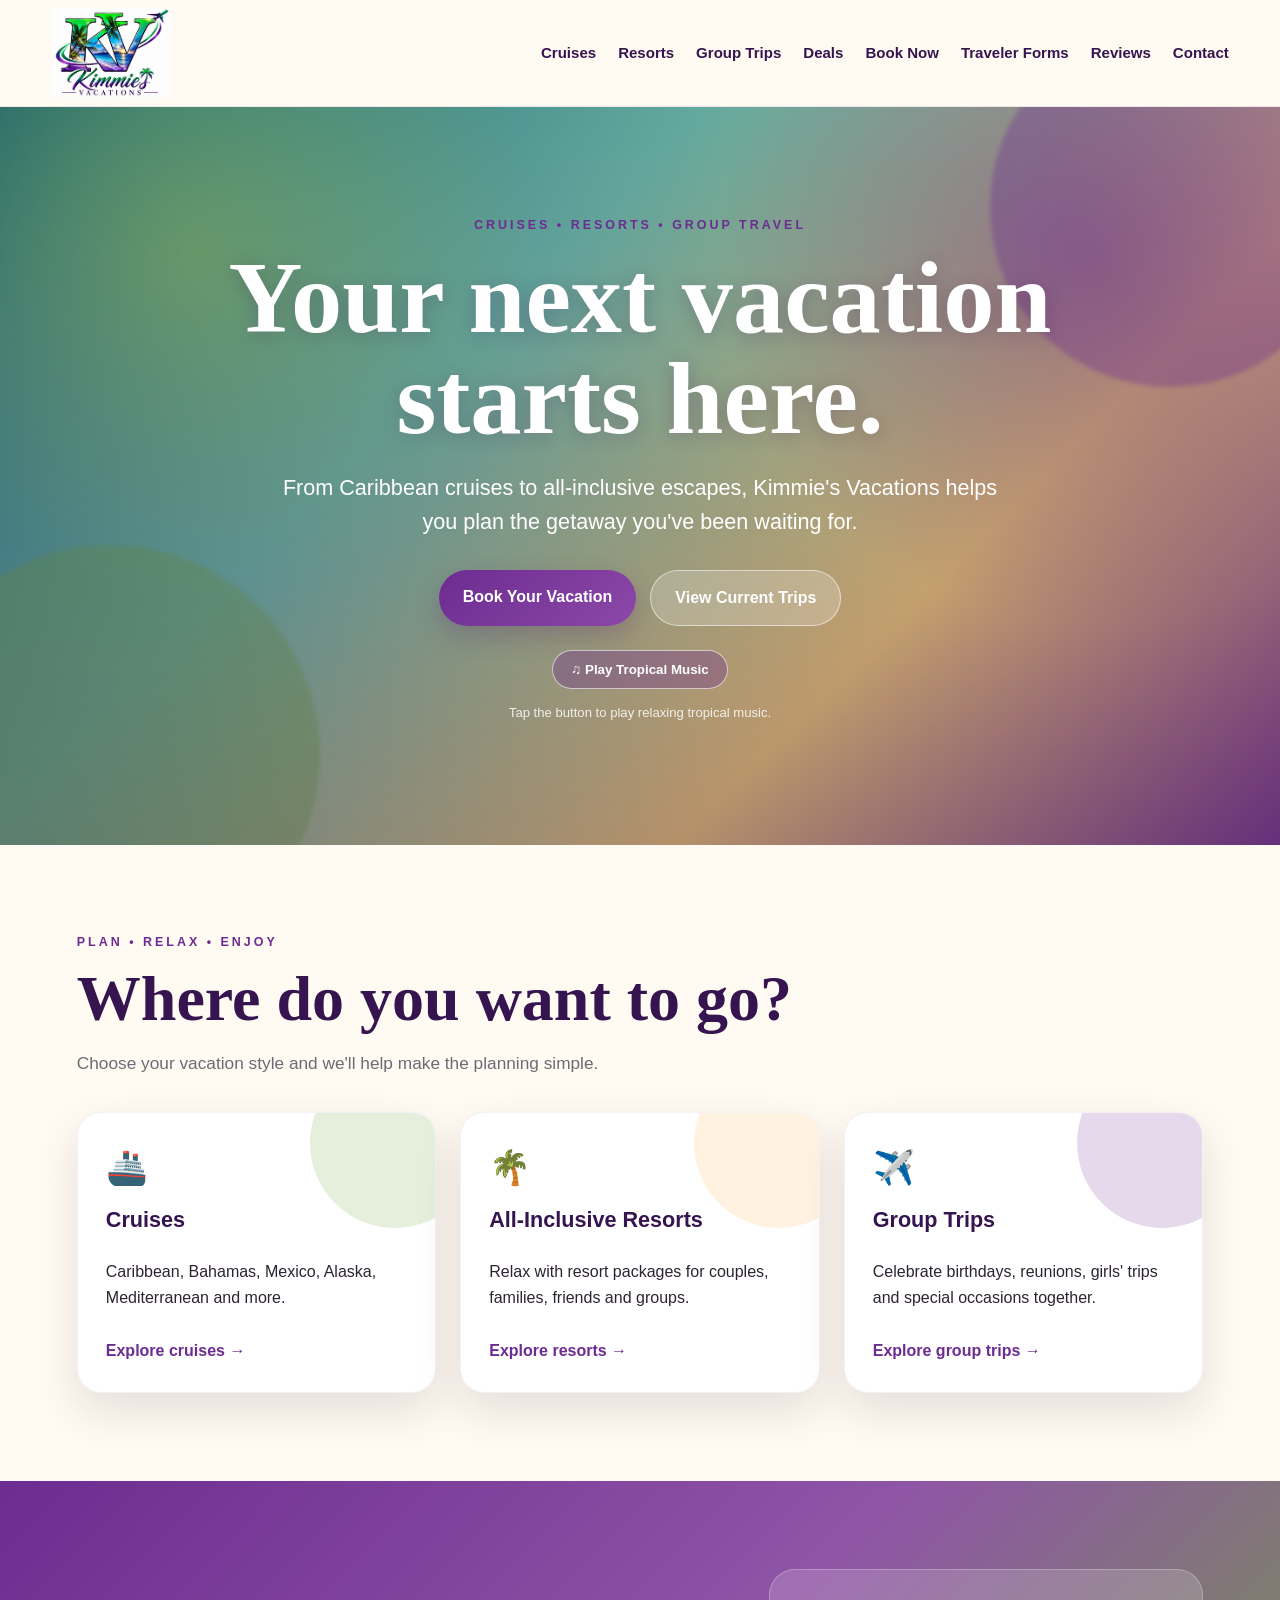
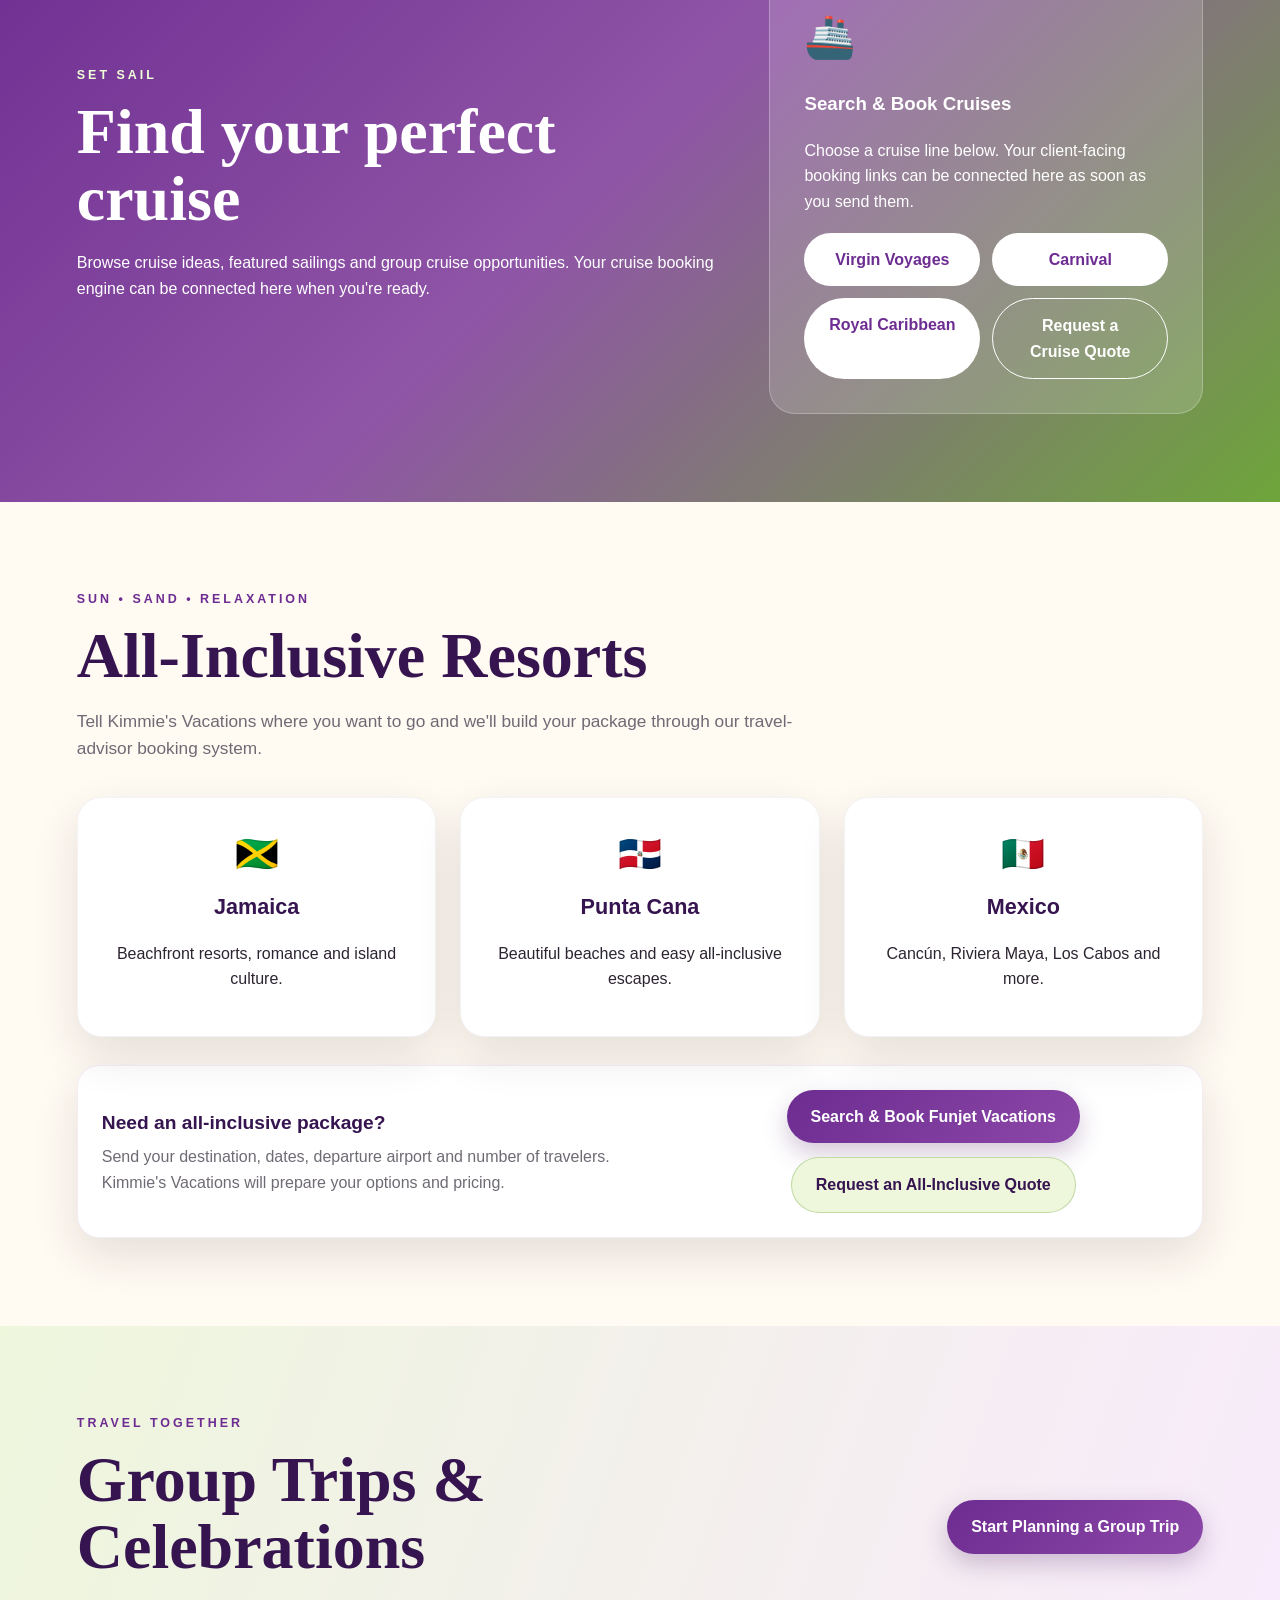
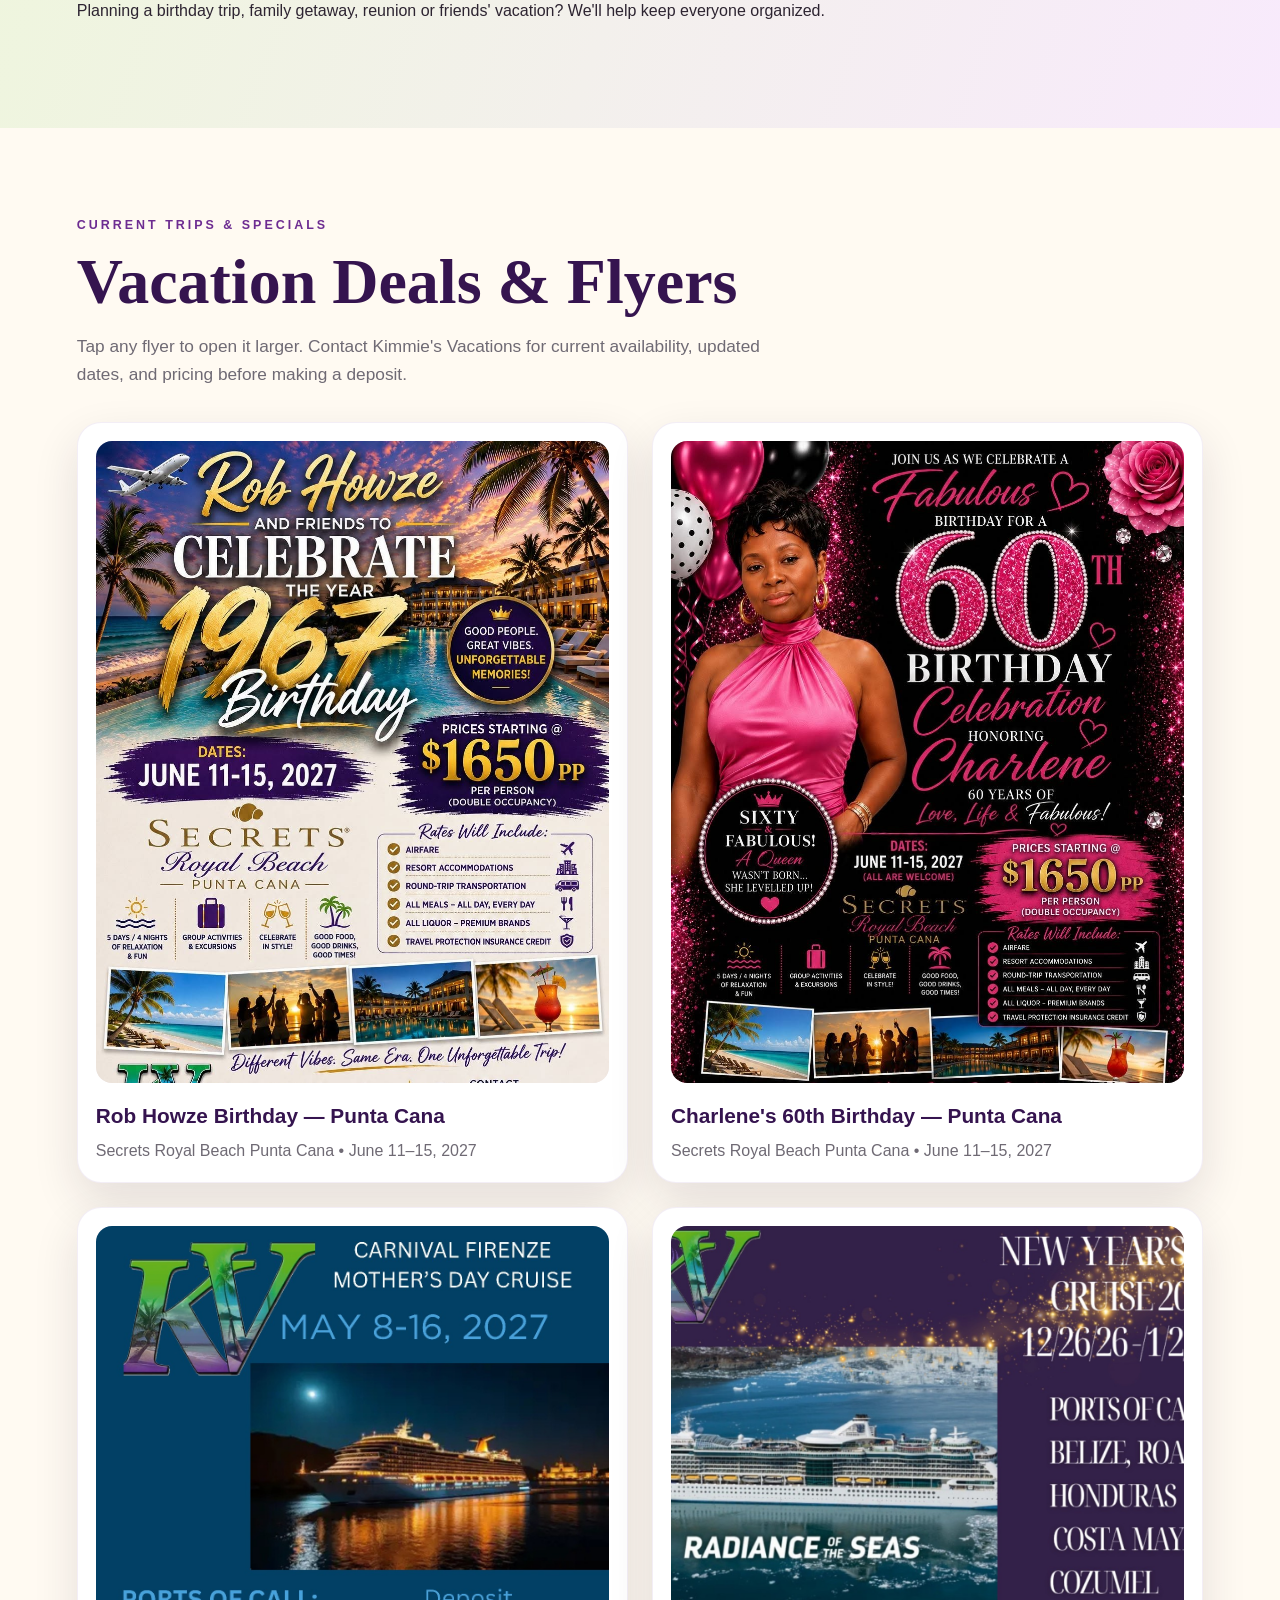
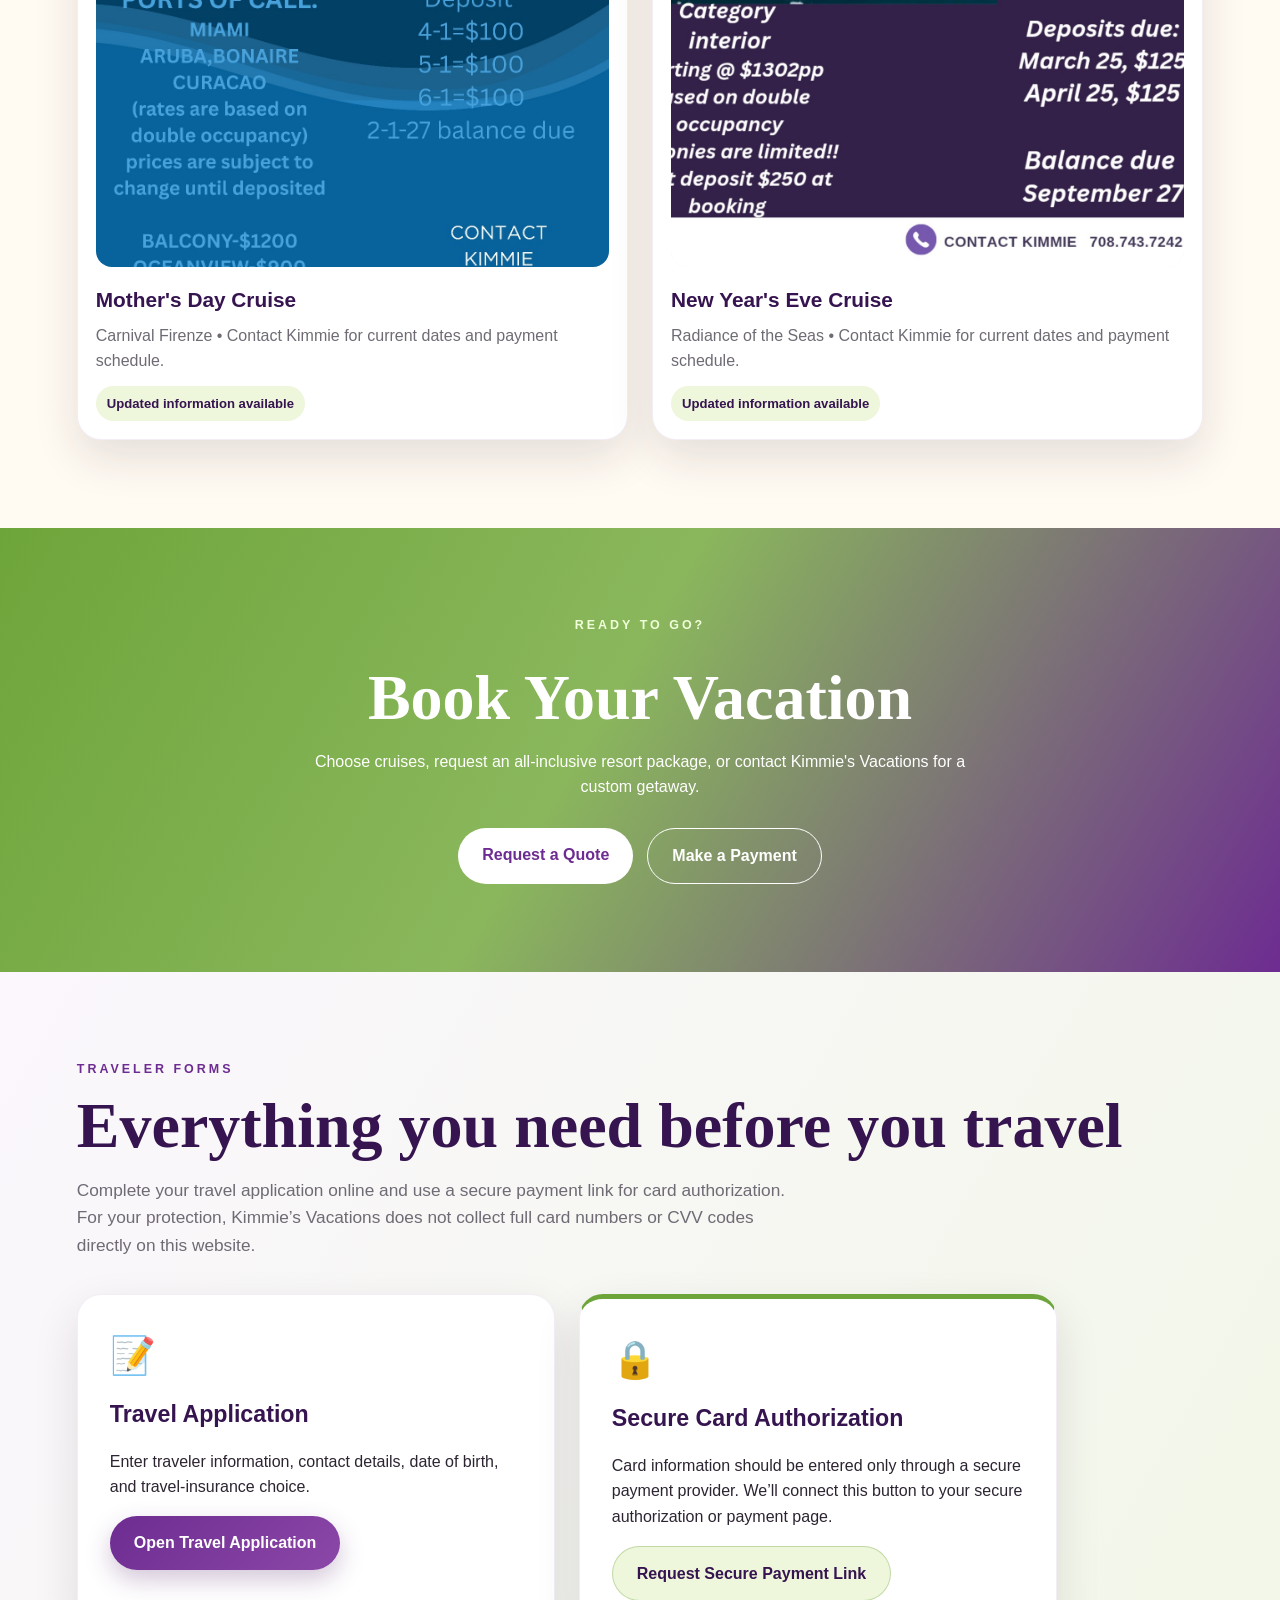
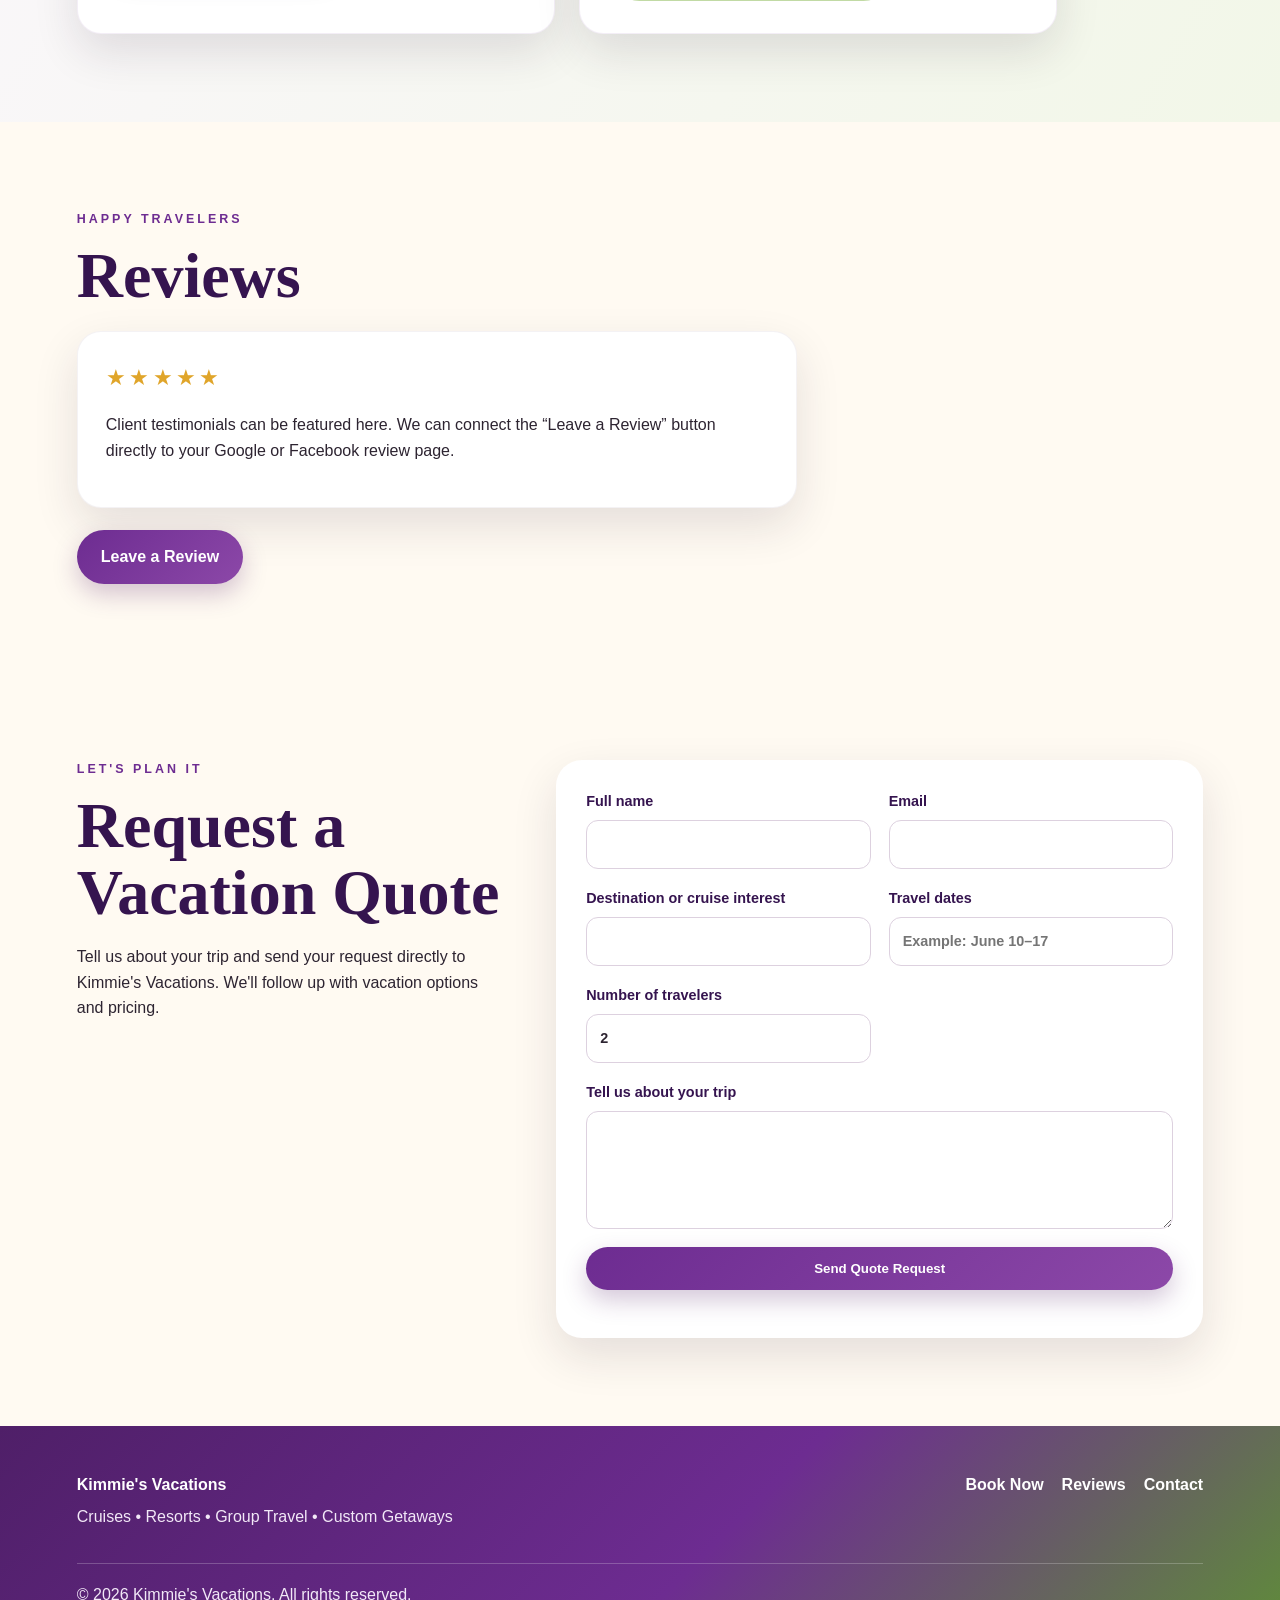
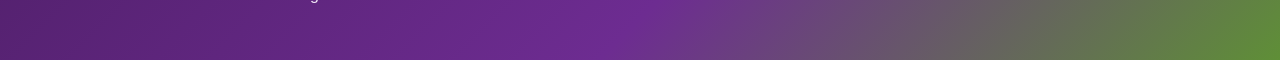
==== index.html @ cf727e25 "Display the new purple and green KV logo in site header" ====
<!doctype html>
<html lang="en">
<head>
  <meta charset="utf-8">
  <meta name="viewport" content="width=device-width, initial-scale=1">
  <title>Kimmie's Vacations</title>
  <meta name="description" content="Kimmie's Vacations — cruises, all-inclusive resorts, group trips, vacation deals, and custom getaways.">
  <link rel="stylesheet" href="styles.css">
</head>
<body>
  <header class="site-header">
    <a class="brand" href="#home" aria-label="Kimmie's Vacations home">
      <img class="site-logo" src="KV-NEW-purple-green-logo%20%281%29.jpg" alt="Kimmie's Vacations — No Hesitation, Let's Vacation">
    </a>
    <button class="menu-toggle" aria-label="Open menu" aria-expanded="false">☰</button>
    <nav class="nav" aria-label="Main navigation">
      <a href="#cruises">Cruises</a>
      <a href="#resorts">Resorts</a>
      <a href="#groups">Group Trips</a>
      <a href="#deals">Deals</a>
      <a href="#book">Book Now</a>
      <a href="#traveler-forms">Traveler Forms</a>
      <a href="#reviews">Reviews</a>
      <a href="#contact">Contact</a>
    </nav>
  </header>

  <main>
    <section id="home" class="hero">
      <div class="hero-overlay"></div>
      <div class="hero-content">
        <p class="eyebrow">CRUISES • RESORTS • GROUP TRAVEL</p>
        <h1>Your next vacation starts here.</h1>
        <p class="hero-copy">From Caribbean cruises to all-inclusive escapes, Kimmie's Vacations helps you plan the getaway you've been waiting for.</p>
        <div class="hero-actions">
          <a class="button primary" href="#book">Book Your Vacation</a>
          <a class="button secondary" href="#deals">View Current Trips</a>
        </div>
        <button id="musicButton" class="music-button" type="button" aria-pressed="false">♫ Play Tropical Music</button>
        <audio id="caribbeanAudio" loop preload="none">
          <source src="the_mountain-tropical-tropical-music-576591.mp3" type="audio/mpeg">
        </audio>
        <p id="musicNote" class="music-note">Tap the button to play relaxing tropical music.</p>
      </div>
    </section>

    <section class="intro section">
      <p class="eyebrow">PLAN • RELAX • ENJOY</p>
      <h2>Where do you want to go?</h2>
      <p class="section-lead">Choose your vacation style and we'll help make the planning simple.</p>
      <div class="cards three">
        <article class="feature-card tropical-card">
          <div class="card-icon">🚢</div>
          <h3>Cruises</h3>
          <p>Caribbean, Bahamas, Mexico, Alaska, Mediterranean and more.</p>
          <a href="#cruises">Explore cruises →</a>
        </article>
        <article class="feature-card resort-card">
          <div class="card-icon">🌴</div>
          <h3>All-Inclusive Resorts</h3>
          <p>Relax with resort packages for couples, families, friends and groups.</p>
          <a href="#resorts">Explore resorts →</a>
        </article>
        <article class="feature-card group-card">
          <div class="card-icon">✈️</div>
          <h3>Group Trips</h3>
          <p>Celebrate birthdays, reunions, girls' trips and special occasions together.</p>
          <a href="#groups">Explore group trips →</a>
        </article>
      </div>
    </section>

    <section id="cruises" class="section split-section dark-section">
      <div>
        <p class="eyebrow light">SET SAIL</p>
        <h2>Find your perfect cruise</h2>
        <p>Browse cruise ideas, featured sailings and group cruise opportunities. Your cruise booking engine can be connected here when you're ready.</p>
      </div>
      <div class="action-panel">
        <span class="panel-icon">🚢</span>
        <h3>Search & Book Cruises</h3>
        <p>Choose a cruise line below. Your client-facing booking links can be connected here as soon as you send them.</p>
        <div class="booking-link-grid">
          <a class="button light-button" href="https://www.virginvoyages.com/book/voyage-planner/find-a-voyage?cabins=1&currencyCode=USD&agentId=188627&agencyId=40128&bookingChannel=FMLINK" target="_blank" rel="noopener">Virgin Voyages</a>
          <a class="button light-button" href="#contact">Carnival</a>
          <a class="button light-button" href="https://www.royalcaribbean.com/home.do?wuc=00415391" target="_blank" rel="noopener">Royal Caribbean</a>
          <a class="button outline-light" href="#contact">Request a Cruise Quote</a>
        </div>
      </div>
    </section>

    <section id="resorts" class="section">
      <p class="eyebrow">SUN • SAND • RELAXATION</p>
      <h2>All-Inclusive Resorts</h2>
      <p class="section-lead">Tell Kimmie's Vacations where you want to go and we'll build your package through our travel-advisor booking system.</p>
      <div class="cards three compact">
        <article class="destination-card"><span>🇯🇲</span><h3>Jamaica</h3><p>Beachfront resorts, romance and island culture.</p></article>
        <article class="destination-card"><span>🇩🇴</span><h3>Punta Cana</h3><p>Beautiful beaches and easy all-inclusive escapes.</p></article>
        <article class="destination-card"><span>🇲🇽</span><h3>Mexico</h3><p>Cancún, Riviera Maya, Los Cabos and more.</p></article>
      </div>
      <div class="resort-cta">
        <div>
          <strong>Need an all-inclusive package?</strong>
          <p>Send your destination, dates, departure airport and number of travelers. Kimmie's Vacations will prepare your options and pricing.</p>
        </div>
        <div class="hero-actions">
          <a class="button primary" href="https://res.funjet.com/search/default.aspx?plcode=708743KIBR" target="_blank" rel="noopener">Search & Book Funjet Vacations</a>
          <a class="button soft-button" href="#contact">Request an All-Inclusive Quote</a>
        </div>
      </div>
    </section>

    <section id="groups" class="section accent-section">
      <div class="section-heading">
        <p class="eyebrow">TRAVEL TOGETHER</p>
        <h2>Group Trips & Celebrations</h2>
        <p>Planning a birthday trip, family getaway, reunion or friends' vacation? We'll help keep everyone organized.</p>
      </div>
      <a class="button primary" href="#contact">Start Planning a Group Trip</a>
    </section>

    <section id="deals" class="section">
      <p class="eyebrow">CURRENT TRIPS & SPECIALS</p>
      <h2>Vacation Deals & Flyers</h2>
      <p class="section-lead">Tap any flyer to open it larger. Contact Kimmie's Vacations for current availability, updated dates, and pricing before making a deposit.</p>
      <div class="flyer-grid current-trips-grid">
        <article class="flyer-card">
          <a href="rob-howze-punta-cana-2027.jpg" target="_blank" rel="noopener">
            <img src="rob-howze-punta-cana-2027.jpg" alt="Rob Howze and Friends Punta Cana birthday trip flyer">
          </a>
          <h3>Rob Howze Birthday — Punta Cana</h3>
          <p>Secrets Royal Beach Punta Cana • June 11–15, 2027</p>
        </article>
        <article class="flyer-card">
          <a href="charlene-60th-punta-cana-2027.jpg" target="_blank" rel="noopener">
            <img src="charlene-60th-punta-cana-2027.jpg" alt="Charlene 60th birthday Punta Cana trip flyer">
          </a>
          <h3>Charlene's 60th Birthday — Punta Cana</h3>
          <p>Secrets Royal Beach Punta Cana • June 11–15, 2027</p>
        </article>
        <article class="flyer-card">
          <a href="carnival-firenze-mothers-day-2027.png" target="_blank" rel="noopener">
            <img src="carnival-firenze-mothers-day-2027.png" alt="Carnival Firenze Mother's Day cruise flyer">
          </a>
          <h3>Mother's Day Cruise</h3>
          <p>Carnival Firenze • Contact Kimmie for current dates and payment schedule.</p>
          <span class="trip-update">Updated information available</span>
        </article>
        <article class="flyer-card">
          <a href="new-years-eve-cruise-2026.png" target="_blank" rel="noopener">
            <img src="new-years-eve-cruise-2026.png" alt="New Year's Eve cruise flyer">
          </a>
          <h3>New Year's Eve Cruise</h3>
          <p>Radiance of the Seas • Contact Kimmie for current dates and payment schedule.</p>
          <span class="trip-update">Updated information available</span>
        </article>
      </div>
    </section>

    <section id="book" class="section booking-section">
      <p class="eyebrow light">READY TO GO?</p>
      <h2>Book Your Vacation</h2>
      <p>Choose cruises, request an all-inclusive resort package, or contact Kimmie's Vacations for a custom getaway.</p>
      <div class="hero-actions">
        <a class="button light-button" href="#contact">Request a Quote</a>
        <a class="button outline-light" href="https://square.link/u/dskHgtJ4" target="_blank" rel="noopener noreferrer">Make a Payment</a>
      </div>
    </section>

    <section id="traveler-forms" class="section traveler-forms-section">
      <p class="eyebrow">TRAVELER FORMS</p>
      <h2>Everything you need before you travel</h2>
      <p class="section-lead">Complete your travel application online and use a secure payment link for card authorization. For your protection, Kimmie’s Vacations does not collect full card numbers or CVV codes directly on this website.</p>
      <div class="cards two form-cards">
        <article class="form-card">
          <div class="form-card-icon">📝</div>
          <h3>Travel Application</h3>
          <p>Enter traveler information, contact details, date of birth, and travel-insurance choice.</p>
          <a class="button primary" href="travel-application.html">Open Travel Application</a>
        </article>
        <article class="form-card secure-card">
          <div class="form-card-icon">🔒</div>
          <h3>Secure Card Authorization</h3>
          <p>Card information should be entered only through a secure payment provider. We’ll connect this button to your secure authorization or payment page.</p>
          <a class="button soft-button" href="#contact">Request Secure Payment Link</a>
        </article>
      </div>
    </section>

    <section id="reviews" class="section">
      <p class="eyebrow">HAPPY TRAVELERS</p>
      <h2>Reviews</h2>
      <div class="review-card">
        <div class="stars">★★★★★</div>
        <p>Client testimonials can be featured here. We can connect the “Leave a Review” button directly to your Google or Facebook review page.</p>
      </div>
      <a class="button primary" href="#contact">Leave a Review</a>
    </section>

    <section id="contact" class="section contact-section">
      <div>
        <p class="eyebrow">LET'S PLAN IT</p>
        <h2>Request a Vacation Quote</h2>
        <p>Tell us about your trip and send your request directly to Kimmie's Vacations. We'll follow up with vacation options and pricing.</p>
      </div>
      <form id="quoteForm" class="quote-form" action="https://formspree.io/f/mrpeqlrp" method="POST">
        <label>Full name<input type="text" name="name" required></label>
        <label>Email<input type="email" name="email" required></label>
        <label>Destination or cruise interest<input type="text" name="destination"></label>
        <label>Travel dates<input type="text" name="dates" placeholder="Example: June 10–17"></label>
        <label>Number of travelers<input type="number" name="travelers" min="1" value="2"></label>
        <label>Tell us about your trip<textarea name="message" rows="4"></textarea></label>
        <button class="button primary" type="submit">Send Quote Request</button>
        <p id="formMessage" class="form-message" role="status"></p>
      </form>
    </section>
  </main>

  <footer class="footer">
    <div>
      <strong>Kimmie's Vacations</strong>
      <p>Cruises • Resorts • Group Travel • Custom Getaways</p>
    </div>
    <div class="footer-links">
      <a href="#book">Book Now</a>
      <a href="#reviews">Reviews</a>
      <a href="#contact">Contact</a>
    </div>
    <p class="copyright">© <span id="year"></span> Kimmie's Vacations. All rights reserved.</p>
  </footer>

  <script src="script.js"></script>
</body>
</html>
---- styles.css ----
:root{
  --purple:#6d2c91;
  --deep-purple:#35144f;
  --green:#6ea53a;
  --lime:#a7cb4b;
  --cream:#fffaf2;
  --ink:#2d2431;
  --muted:#6f6a74;
  --white:#fff;
  --shadow:0 18px 45px rgba(38,21,47,.12);
}
*{box-sizing:border-box}
html{scroll-behavior:smooth}
body{margin:0;font-family:Arial,Helvetica,sans-serif;color:var(--ink);background:var(--cream);line-height:1.6}
a{color:inherit}
.site-header{position:sticky;top:0;z-index:20;display:flex;align-items:center;justify-content:space-between;padding:16px clamp(18px,4vw,56px);background:rgba(255,250,242,.96);backdrop-filter:blur(14px);border-bottom:1px solid rgba(109,44,145,.10)}
.brand{display:flex;align-items:center;gap:12px;text-decoration:none;font-weight:800;text-transform:uppercase;letter-spacing:.08em;color:var(--deep-purple)}
.brand-mark{display:grid;place-items:center;width:44px;height:44px;border-radius:50%;background:linear-gradient(145deg,var(--purple),var(--green));color:white;font-family:Georgia,serif;font-size:1.25rem}
.nav{display:flex;gap:22px;align-items:center}
.nav a{text-decoration:none;font-weight:700;font-size:.94rem;color:var(--deep-purple)}
.nav a:hover{color:var(--purple)}
.menu-toggle{display:none;border:0;background:transparent;font-size:1.6rem;color:var(--deep-purple)}
.hero{min-height:82vh;display:grid;place-items:center;position:relative;overflow:hidden;padding:90px 20px;text-align:center;background:
radial-gradient(circle at 15% 20%,rgba(167,203,75,.45),transparent 28%),
radial-gradient(circle at 85% 20%,rgba(109,44,145,.45),transparent 30%),
linear-gradient(135deg,#1c6c72 0%,#67b6a5 35%,#f1cc77 70%,#7d3b8f 100%)}
.hero:before,.hero:after{content:"";position:absolute;border-radius:50%;filter:blur(2px);opacity:.35}
.hero:before{width:420px;height:420px;left:-100px;bottom:-120px;background:var(--green)}
.hero:after{width:360px;height:360px;right:-70px;top:-80px;background:var(--purple)}
.hero-overlay{position:absolute;inset:0;background:linear-gradient(to bottom,rgba(53,20,79,.08),rgba(53,20,79,.32))}
.hero-content{position:relative;z-index:2;max-width:900px;color:white}
.eyebrow{font-size:.78rem;font-weight:900;letter-spacing:.24em;color:var(--purple);margin:0 0 12px}
.eyebrow.light{color:#efffd8}
.hero h1{font-family:Georgia,serif;font-size:clamp(3rem,8vw,6.4rem);line-height:.98;margin:0 0 22px;text-shadow:0 3px 18px rgba(53,20,79,.22)}
.hero-copy{font-size:clamp(1.08rem,2vw,1.35rem);max-width:740px;margin:0 auto 30px}
.hero-actions{display:flex;flex-wrap:wrap;gap:14px;justify-content:center}
.button{display:inline-block;border:0;border-radius:999px;padding:14px 24px;text-decoration:none;font-weight:800;cursor:pointer;transition:.2s ease}
.button:hover{transform:translateY(-2px)}
.primary{background:linear-gradient(135deg,var(--purple),#8c48a8);color:white;box-shadow:0 10px 24px rgba(82,32,105,.25)}
.secondary{background:rgba(255,255,255,.20);border:1px solid rgba(255,255,255,.55);color:white}
.music-button{margin-top:24px;border:1px solid rgba(255,255,255,.60);background:rgba(109,44,145,.35);color:white;border-radius:999px;padding:11px 18px;font-weight:800;cursor:pointer}
.music-note{font-size:.82rem;opacity:.86}
.section{padding:88px clamp(20px,6vw,90px)}
.section h2{font-family:Georgia,serif;font-size:clamp(2.3rem,5vw,4rem);line-height:1.05;margin:0 0 18px;color:var(--deep-purple)}
.section-lead{max-width:720px;color:var(--muted);font-size:1.08rem;margin-bottom:34px}
.cards{display:grid;gap:24px}
.cards.three{grid-template-columns:repeat(3,minmax(0,1fr))}
.feature-card,.destination-card,.flyer-placeholder,.review-card{background:white;border-radius:24px;padding:28px;box-shadow:var(--shadow);border:1px solid rgba(74,45,77,.06)}
.feature-card{min-height:270px;display:flex;flex-direction:column;justify-content:flex-end;overflow:hidden;position:relative}
.feature-card:before{content:"";position:absolute;width:170px;height:170px;border-radius:50%;top:-55px;right:-45px;opacity:.18}
.tropical-card:before{background:var(--green)} .resort-card:before{background:#ffb654}.group-card:before{background:var(--purple)}
.card-icon{font-size:2.1rem}
.feature-card h3,.destination-card h3,.flyer-placeholder h3{margin:8px 0 6px;font-size:1.35rem;color:var(--deep-purple)}
.feature-card a{margin-top:12px;font-weight:800;color:var(--purple);text-decoration:none}
.dark-section{background:linear-gradient(135deg,#6d2c91 0%,#8f55a6 48%,#6ea53a 100%);color:white}
.dark-section h2{color:white}
.split-section{display:grid;grid-template-columns:1.2fr .8fr;gap:42px;align-items:center}
.action-panel{background:rgba(255,255,255,.16);padding:34px;border-radius:26px;border:1px solid rgba(255,255,255,.25)}
.panel-icon{font-size:2.6rem}
.compact .destination-card{text-align:center}
.destination-card span{font-size:2.2rem}
.accent-section{display:flex;justify-content:space-between;align-items:center;gap:30px;background:linear-gradient(110deg,#eef6dc,#f8eafc)}
.section-heading{max-width:760px}
.flyer-grid{display:grid;grid-template-columns:repeat(3,minmax(0,1fr));gap:24px}
.flyer-art{height:260px;border-radius:18px;display:grid;place-items:center;font-size:4rem;color:white}
.flyer-art.purple{background:linear-gradient(135deg,#6d2c91,#a45cb8)}
.flyer-art.green{background:linear-gradient(135deg,#5d8f36,#a7cb4b)}
.flyer-art.sunset{background:linear-gradient(135deg,#d99a52,#7b3d91)}
.booking-section{text-align:center;background:linear-gradient(120deg,#6ea53a,#8ab75c 46%,#6d2c91);color:white}
.booking-section h2{color:white}
.booking-section p{max-width:700px;margin:0 auto 28px}
.light-button{background:white;color:var(--purple)}
.outline-light{border:1px solid white;color:white}
.review-card{max-width:720px;margin:22px 0}
.stars{color:#e0a52a;font-size:1.4rem;letter-spacing:.15em}
.contact-section{display:grid;grid-template-columns:.8fr 1.2fr;gap:48px;align-items:start}
.quote-form{display:grid;grid-template-columns:1fr 1fr;gap:18px;background:white;padding:30px;border-radius:26px;box-shadow:var(--shadow)}
.quote-form label{display:flex;flex-direction:column;gap:7px;font-weight:800;font-size:.9rem;color:var(--deep-purple)}
.quote-form label:nth-child(6){grid-column:1/-1}
input,textarea{width:100%;border:1px solid #ddd1df;border-radius:12px;padding:12px 13px;font:inherit;background:#fff;color:var(--ink)}
.quote-form .button,.form-message{grid-column:1/-1}
.form-message{margin:0;font-weight:700;color:var(--purple)}
.footer{padding:46px clamp(20px,6vw,90px);background:linear-gradient(135deg,#4f1f68,#6d2c91 55%,#5f8f37);color:white;display:grid;grid-template-columns:1fr auto;gap:20px}
.footer p{margin:.4rem 0;color:#f2e8f7}
.footer-links{display:flex;gap:18px;flex-wrap:wrap}
.footer-links a{text-decoration:none;font-weight:800}
.copyright{grid-column:1/-1;border-top:1px solid rgba(255,255,255,.22);padding-top:18px}
@media(max-width:900px){
  .menu-toggle{display:block}
  .nav{display:none;position:absolute;left:16px;right:16px;top:76px;flex-direction:column;align-items:stretch;background:white;padding:20px;border-radius:18px;box-shadow:var(--shadow)}
  .nav.open{display:flex}
  .cards.three,.flyer-grid,.split-section,.contact-section{grid-template-columns:1fr}
  .accent-section{flex-direction:column;align-items:flex-start}
}
@media(max-width:620px){
  .hero{min-height:74vh}
  .quote-form{grid-template-columns:1fr}
  .quote-form label:nth-child(6),.quote-form .button,.form-message{grid-column:auto}
  .footer{grid-template-columns:1fr}
  .copyright{grid-column:auto}
}
.cards.two{grid-template-columns:repeat(2,minmax(0,1fr))}
.traveler-forms-section{background:linear-gradient(120deg,#fbf7fd,#f2f7e8)}
.form-cards{max-width:980px}
.form-card{background:white;border-radius:24px;padding:32px;box-shadow:var(--shadow);border:1px solid rgba(109,44,145,.08)}
.form-card h3{font-size:1.45rem;color:var(--deep-purple);margin:10px 0 8px}
.form-card-icon{font-size:2.3rem}
.secure-card{border-top:5px solid var(--green)}
.soft-button{background:#eef6dc;color:var(--deep-purple);border:1px solid rgba(110,165,58,.35)}
.application-page{min-height:100vh;background:linear-gradient(180deg,#fffaf2,#f7f0fa)}
.application-shell{max-width:1050px;margin:0 auto;padding:48px 20px 80px}
.application-intro{background:linear-gradient(135deg,#6d2c91,#7f4d9c 55%,#6ea53a);color:white;border-radius:28px;padding:34px;margin-bottom:28px}
.application-intro h1{font-family:Georgia,serif;font-size:clamp(2.4rem,6vw,4.2rem);line-height:1.05;margin:0 0 10px}
.application-intro p{max-width:760px;margin:0}
.application-card{background:white;border-radius:26px;padding:30px;box-shadow:var(--shadow);margin-bottom:24px}
.application-card h2{font-family:Georgia,serif;color:var(--deep-purple);font-size:2rem;margin:0 0 18px}
.application-form-grid{display:grid;grid-template-columns:1fr 1fr;gap:18px}
.application-form-grid label{display:flex;flex-direction:column;gap:7px;font-weight:800;color:var(--deep-purple);font-size:.92rem}
.application-form-grid .full{grid-column:1/-1}
.application-form-grid select{width:100%;border:1px solid #ddd1df;border-radius:12px;padding:12px 13px;font:inherit;background:#fff;color:var(--ink)}
.application-actions{display:flex;flex-wrap:wrap;gap:12px;margin-top:20px}
.security-note{background:#eef6dc;border-left:5px solid var(--green);padding:16px 18px;border-radius:14px;color:var(--deep-purple);font-weight:700}
.back-home{display:inline-flex;align-items:center;gap:8px;margin-bottom:18px;text-decoration:none;color:var(--purple);font-weight:800}
@media(max-width:900px){
  .cards.two{grid-template-columns:1fr}
}
@media(max-width:620px){
  .application-form-grid{grid-template-columns:1fr}
  .application-form-grid .full{grid-column:auto}
}
@media print{
  .site-header,.footer,.application-actions,.back-home{display:none!important}
  .application-shell{padding:0}
  .application-intro{background:white!important;color:var(--ink)!important;border:2px solid #ddd}
  .application-card{box-shadow:none;border:1px solid #ddd}
}

.current-trips-grid{grid-template-columns:repeat(2,minmax(0,1fr))}
.flyer-card{background:white;border-radius:24px;padding:18px;box-shadow:var(--shadow);border:1px solid rgba(109,44,145,.08)}
.flyer-card a{display:block;border-radius:16px;overflow:hidden;background:#f6f0f7}
.flyer-card img{display:block;width:100%;height:auto;aspect-ratio:4/5;object-fit:cover;object-position:top}
.flyer-card h3{margin:16px 0 6px;color:var(--deep-purple);font-size:1.3rem}
.flyer-card p{margin:0;color:var(--muted)}
.trip-update{display:inline-block;margin-top:12px;padding:7px 11px;border-radius:999px;background:#eef6dc;color:var(--deep-purple);font-size:.82rem;font-weight:800}
@media(max-width:760px){.current-trips-grid{grid-template-columns:1fr}}

.booking-link-grid{display:grid;grid-template-columns:1fr 1fr;gap:12px;margin-top:18px}
.booking-link-grid .button{text-align:center}
.resort-cta{margin-top:28px;display:flex;align-items:center;justify-content:space-between;gap:24px;background:white;border-radius:22px;padding:24px;box-shadow:var(--shadow);border:1px solid rgba(109,44,145,.08)}
.resort-cta strong{display:block;color:var(--deep-purple);font-size:1.2rem}
.resort-cta p{margin:.35rem 0 0;color:var(--muted);max-width:680px}
@media(max-width:760px){
  .booking-link-grid{grid-template-columns:1fr}
  .resort-cta{flex-direction:column;align-items:flex-start}
}

.site-header{padding-top:8px;padding-bottom:8px}
.brand{min-width:150px}
.site-logo{display:block;width:150px;height:90px;object-fit:contain;object-position:left center}
@media(max-width:900px){
  .site-logo{width:118px;height:72px}
  .nav{top:88px}
}
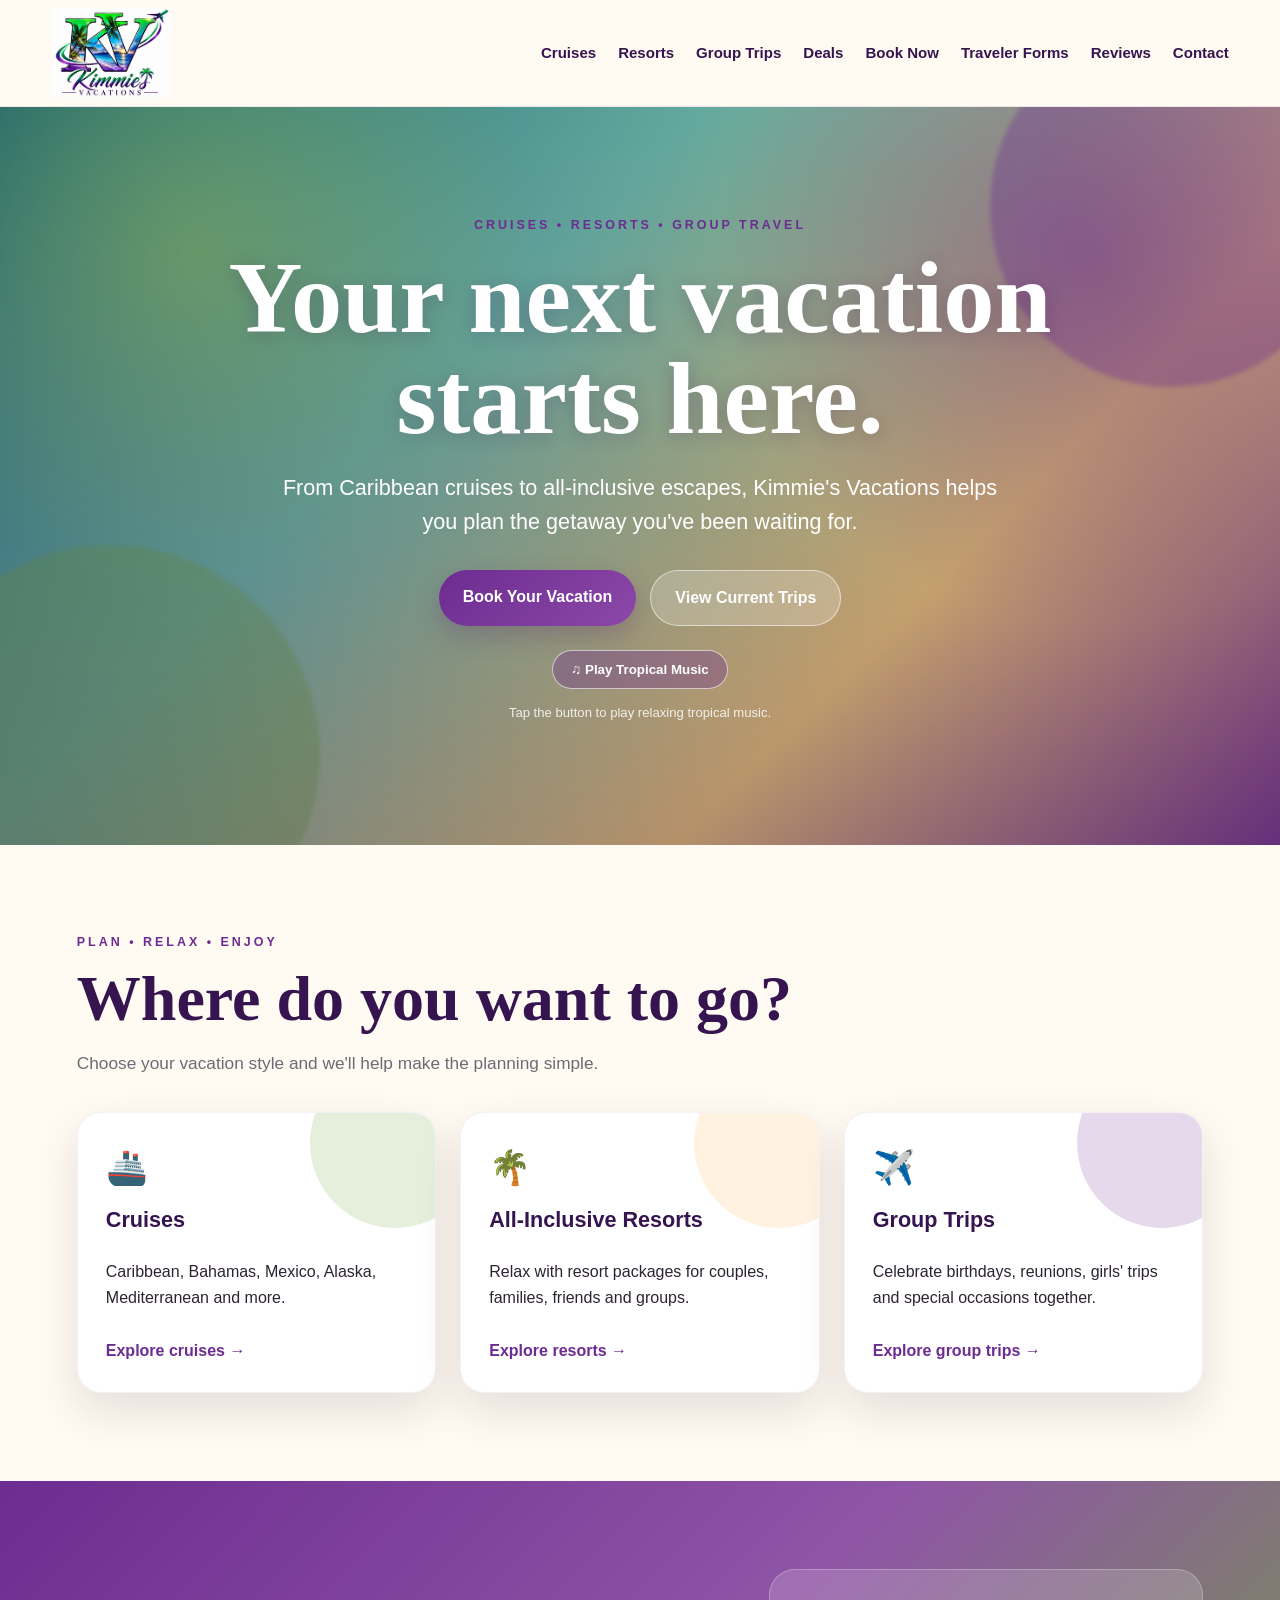
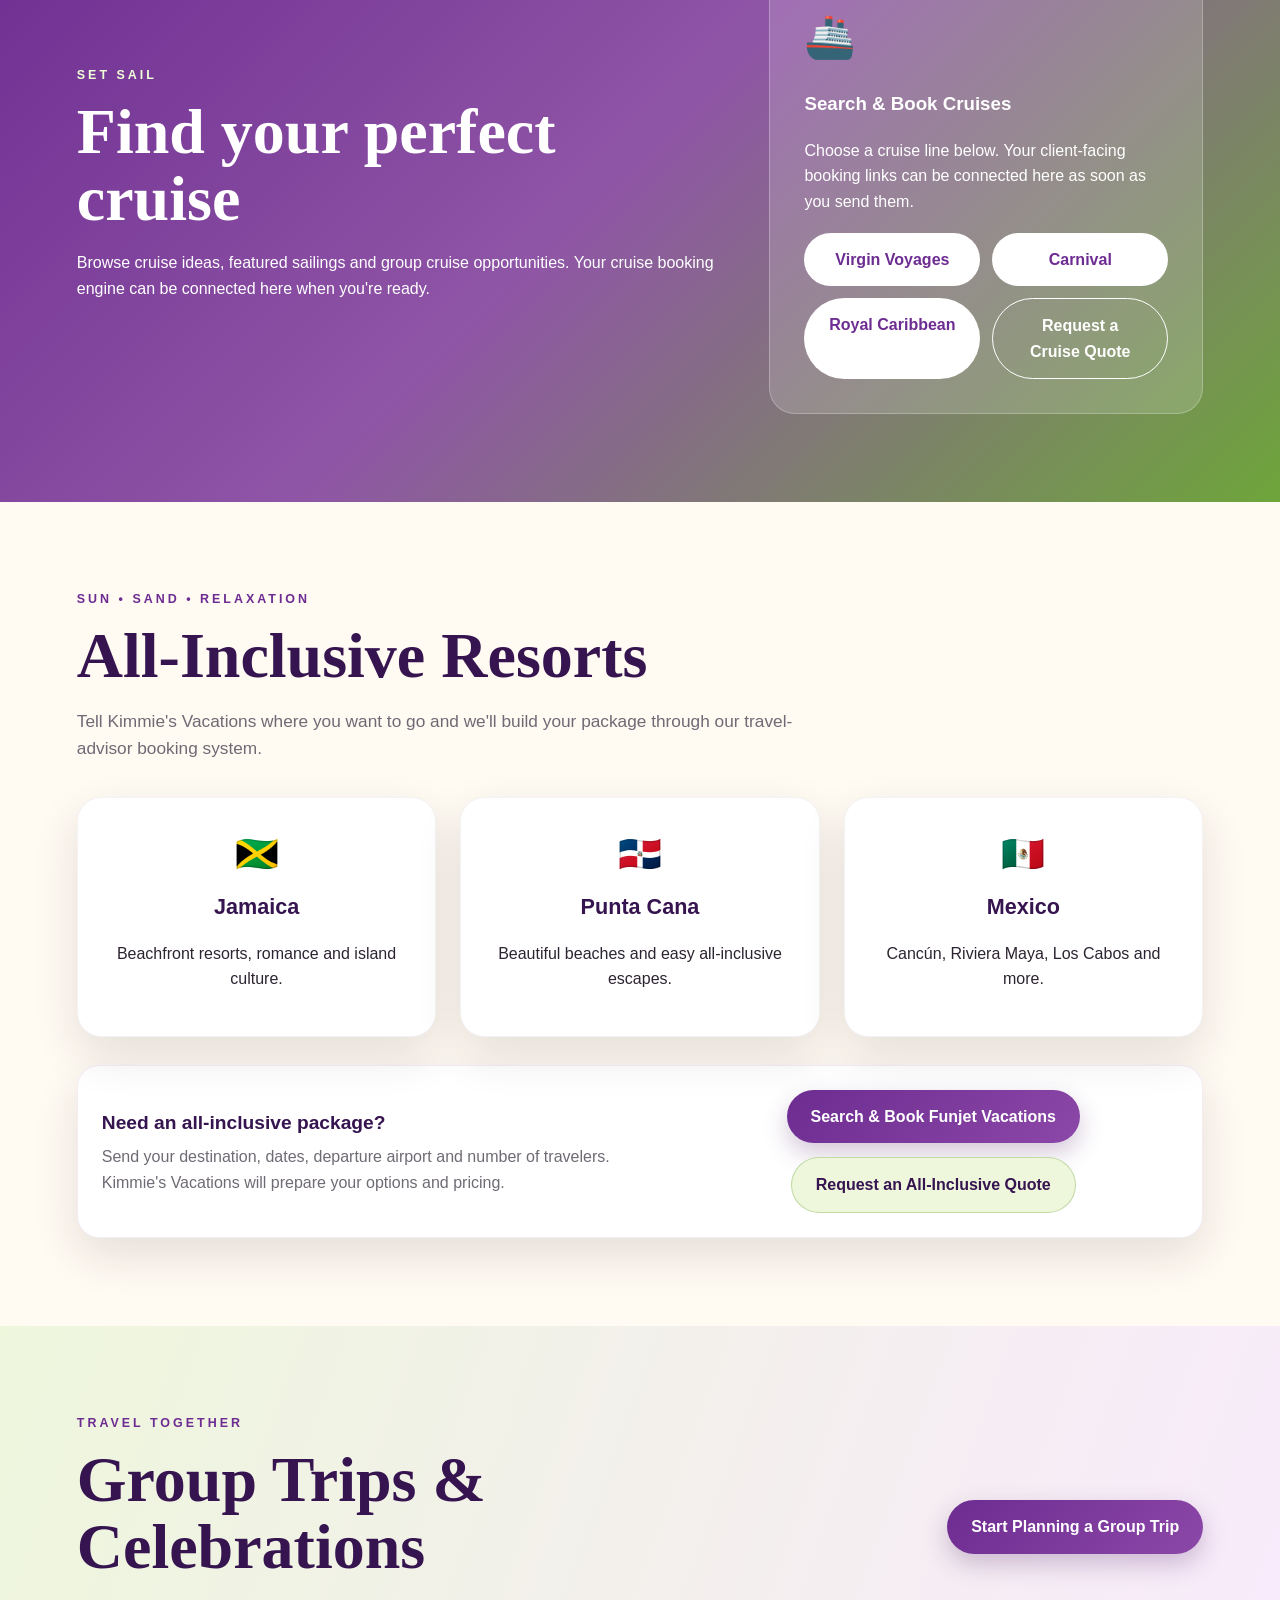
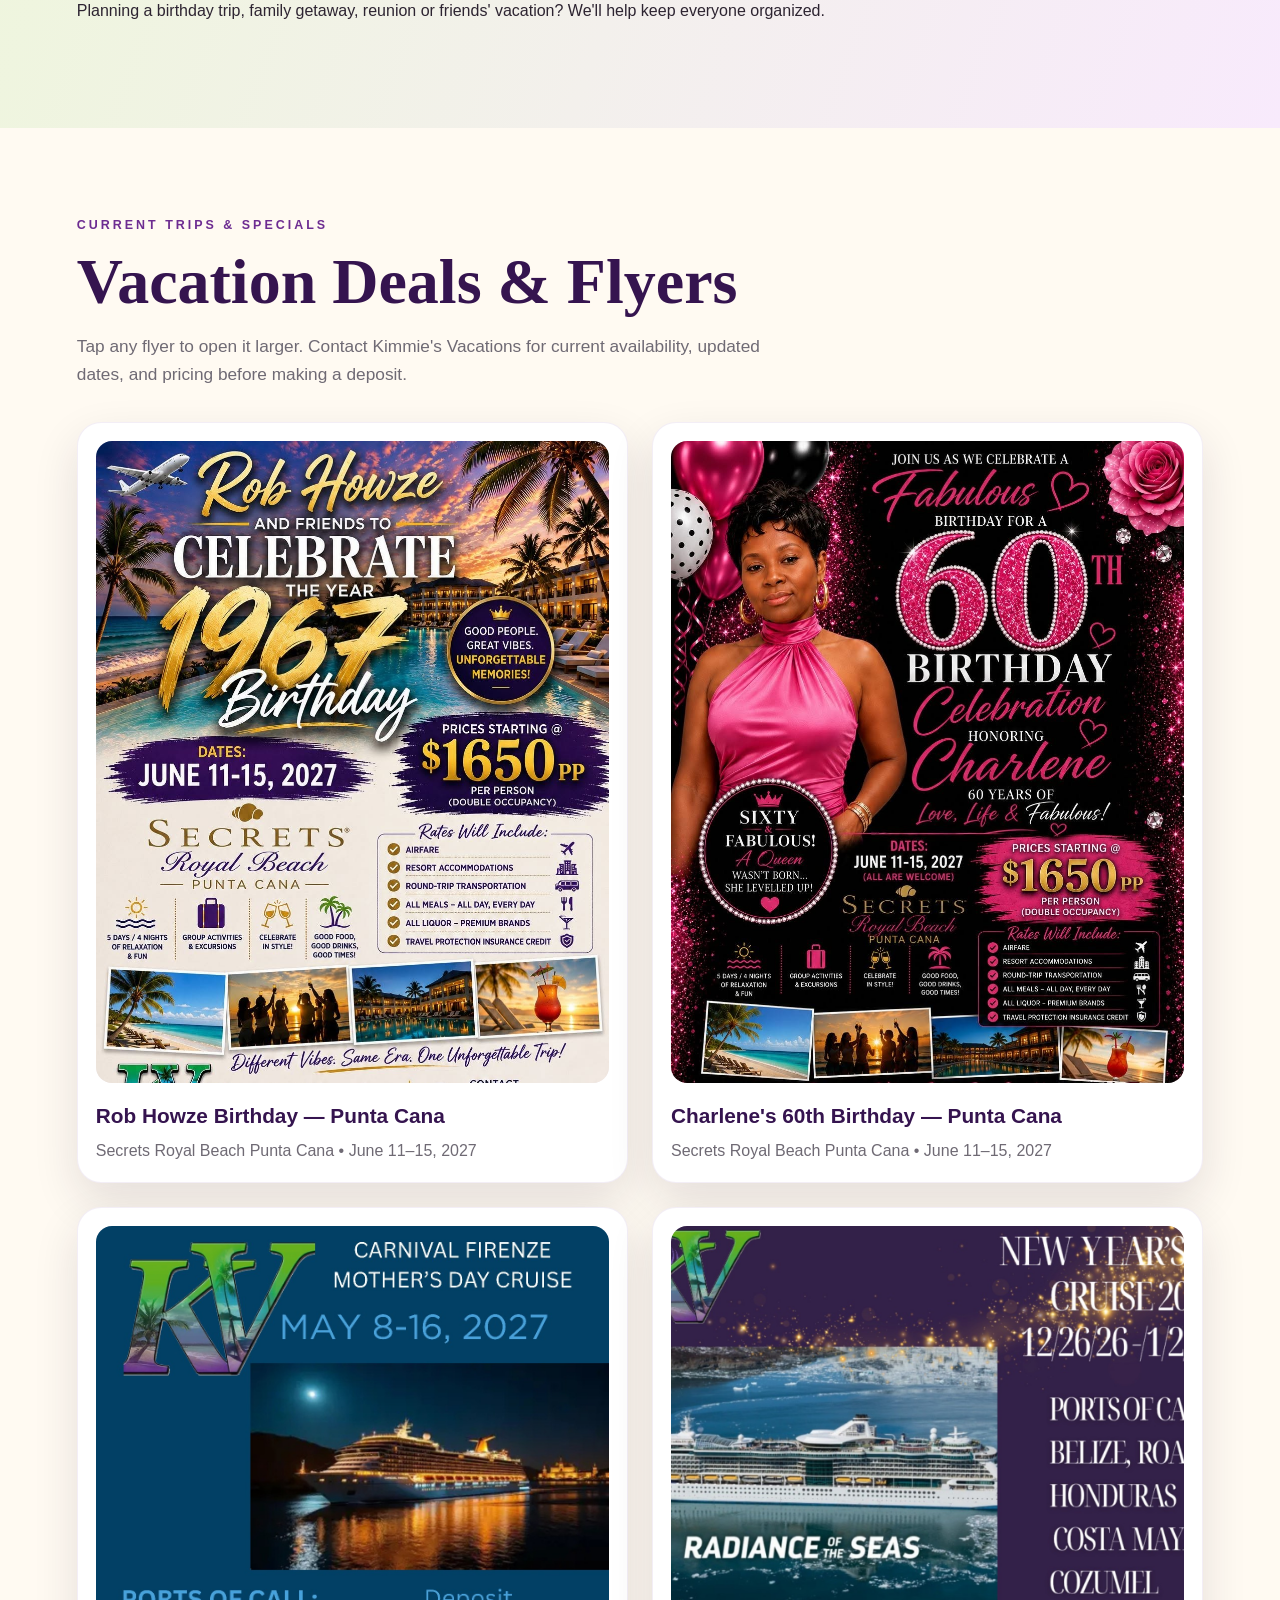
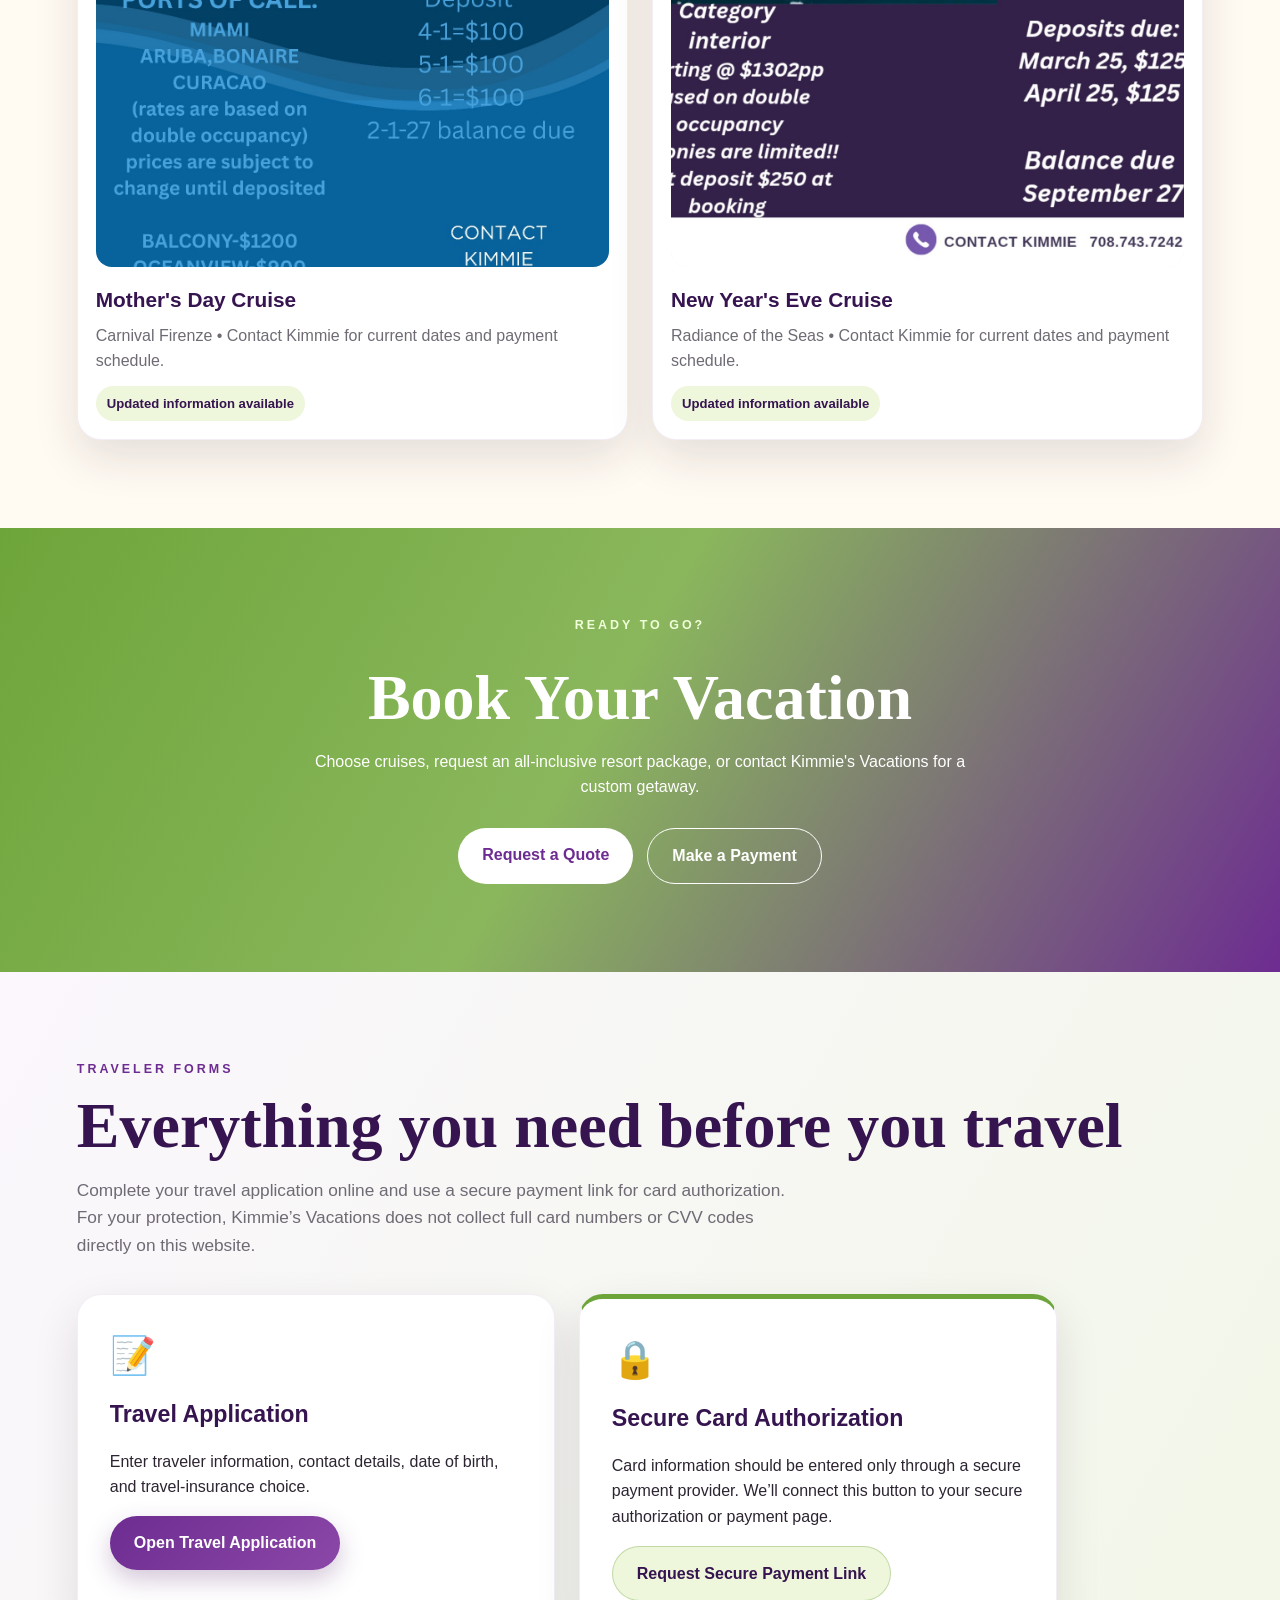
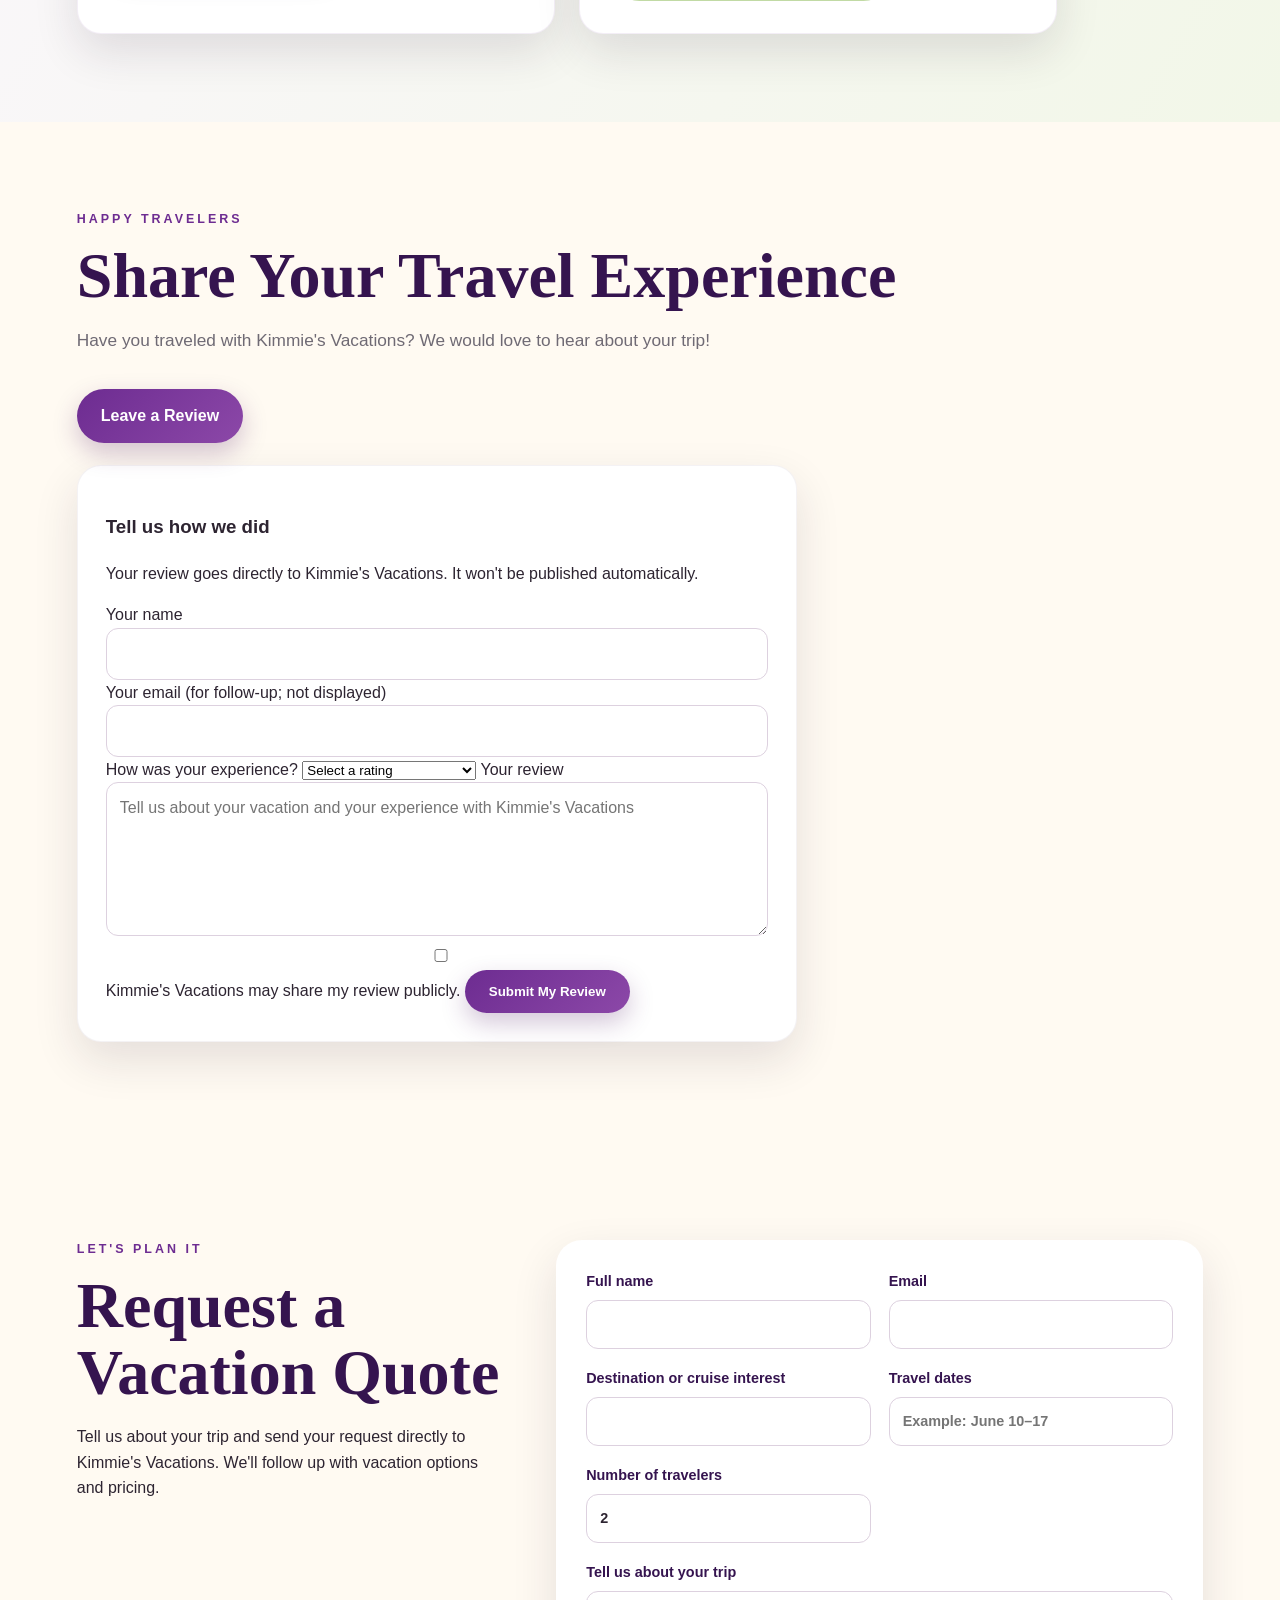
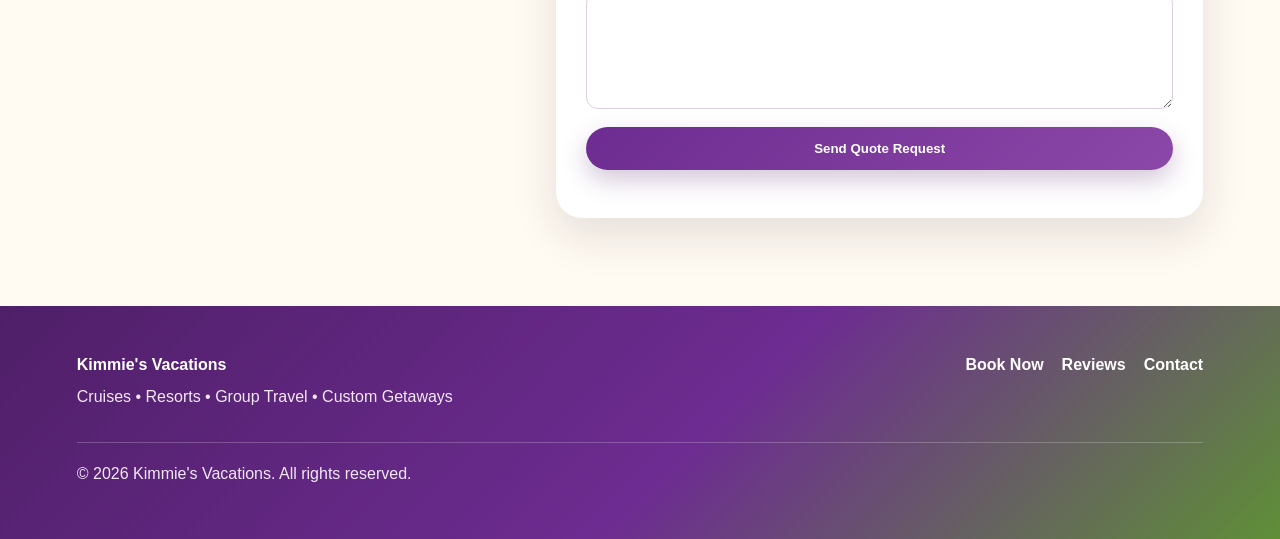
==== commit 6661cd22: "Replace incorrect review link with dedicated customer review form" ====
--- a/index.html
+++ b/index.html
@@ -187,14 +187,44 @@
       </div>
     </section>
 
-    <section id="reviews" class="section">
+    <section id="reviews" class="section review-section">
       <p class="eyebrow">HAPPY TRAVELERS</p>
-      <h2>Reviews</h2>
-      <div class="review-card">
-        <div class="stars">★★★★★</div>
-        <p>Client testimonials can be featured here. We can connect the “Leave a Review” button directly to your Google or Facebook review page.</p>
-      </div>
-      <a class="button primary" href="#contact">Leave a Review</a>
+      <h2>Share Your Travel Experience</h2>
+      <p class="section-lead">Have you traveled with Kimmie's Vacations? We would love to hear about your trip!</p>
+      <a class="button primary" href="#leave-review">Leave a Review</a>
+      <div id="leave-review" class="review-card review-form-card">
+        <h3>Tell us how we did</h3>
+        <p>Your review goes directly to Kimmie's Vacations. It won't be published automatically.</p>
+        <form id="reviewForm" class="review-form" action="https://formspree.io/f/mrpeqlrp" method="POST">
+          <input type="hidden" name="_subject" value="New Kimmie's Vacations Website Review">
+          <input type="hidden" name="submission_type" value="Customer Review">
+          <label>Your name
+            <input type="text" name="name" autocomplete="name" required>
+          </label>
+          <label>Your email (for follow-up; not displayed)
+            <input type="email" name="email" autocomplete="email" required>
+          </label>
+          <label>How was your experience?
+            <select name="rating" required>
+              <option value="" disabled selected>Select a rating</option>
+              <option value="5 stars">★★★★★ — Excellent</option>
+              <option value="4 stars">★★★★ — Very good</option>
+              <option value="3 stars">★★★ — Good</option>
+              <option value="2 stars">★★ — Fair</option>
+              <option value="1 star">★ — Needs improvement</option>
+            </select>
+          </label>
+          <label>Your review
+            <textarea name="message" rows="5" required placeholder="Tell us about your vacation and your experience with Kimmie's Vacations"></textarea>
+          </label>
+          <label class="review-consent">
+            <input type="checkbox" name="permission_to_share" value="yes">
+            Kimmie's Vacations may share my review publicly.
+          </label>
+          <button class="button primary" type="submit">Submit My Review</button>
+          <p id="reviewFormMessage" class="form-message" role="status" aria-live="polite"></p>
+        </form>
+      </div>
     </section>
 
     <section id="contact" class="section contact-section">
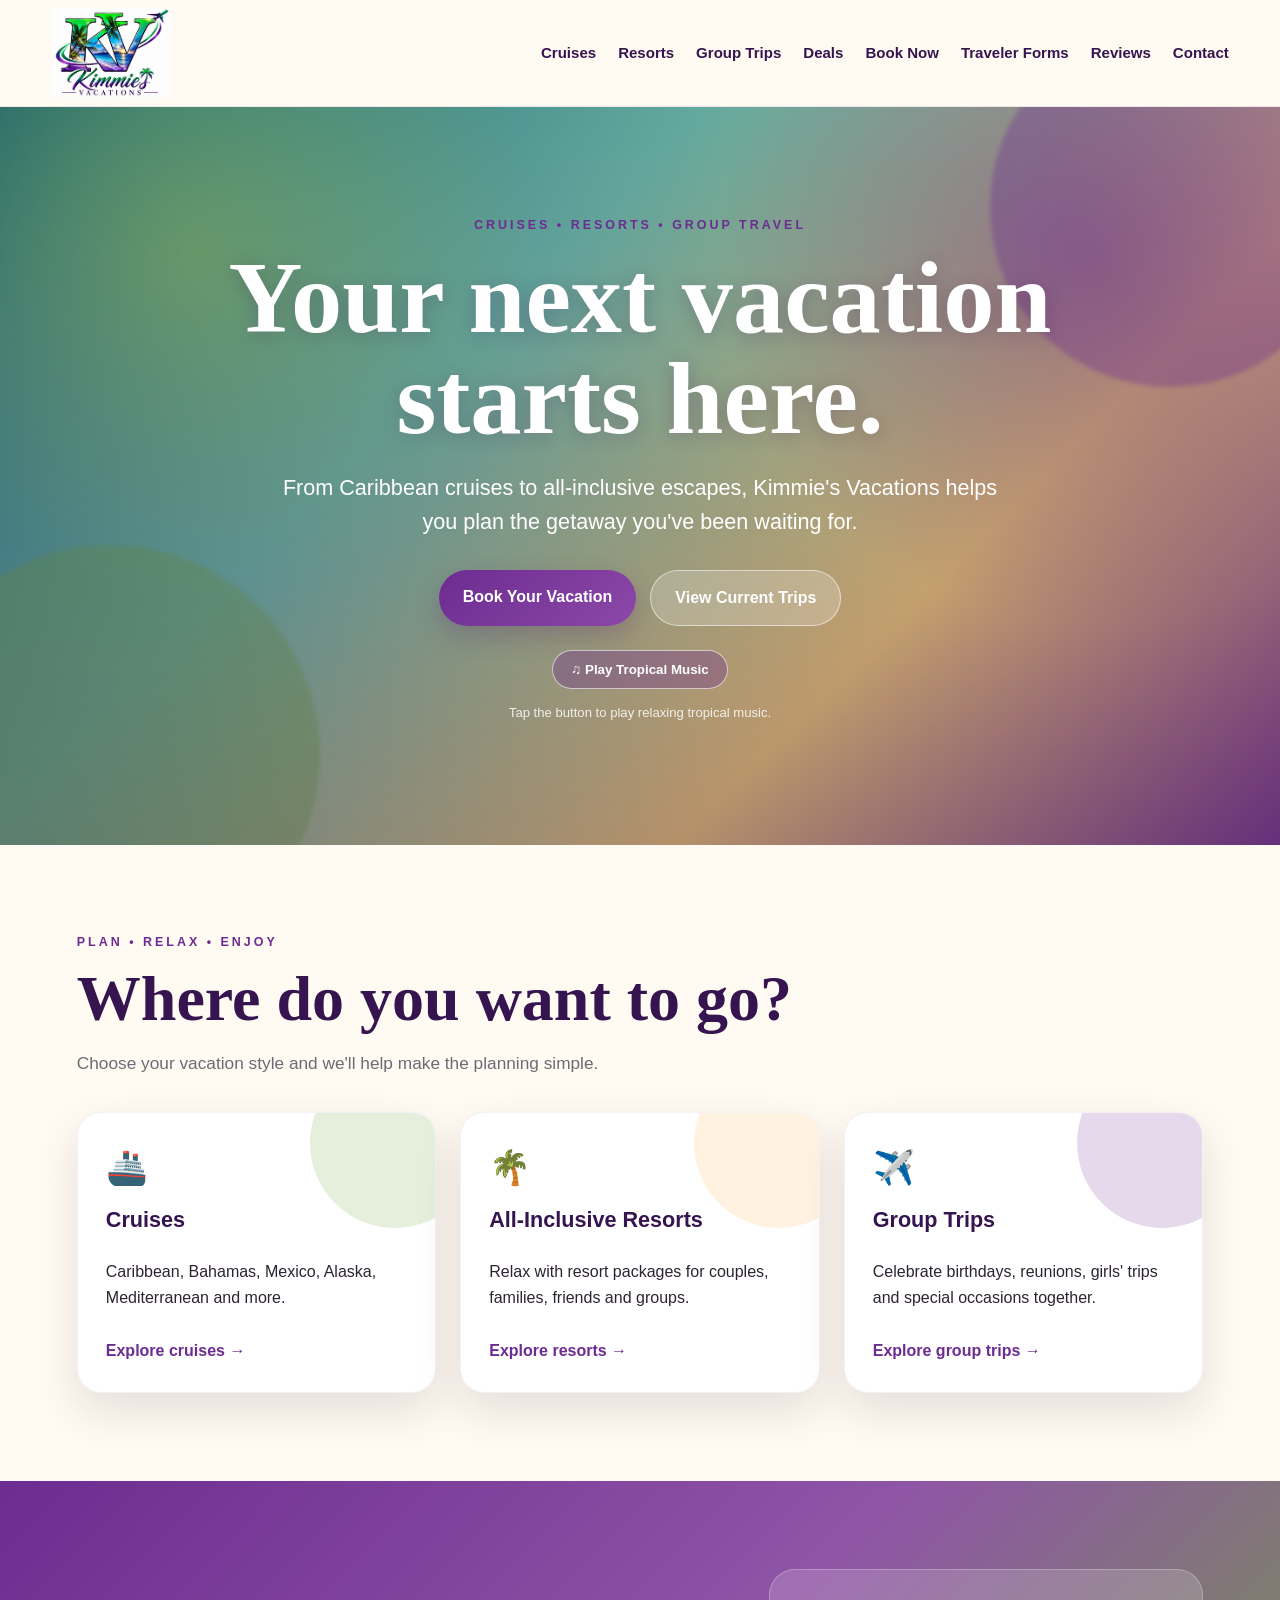
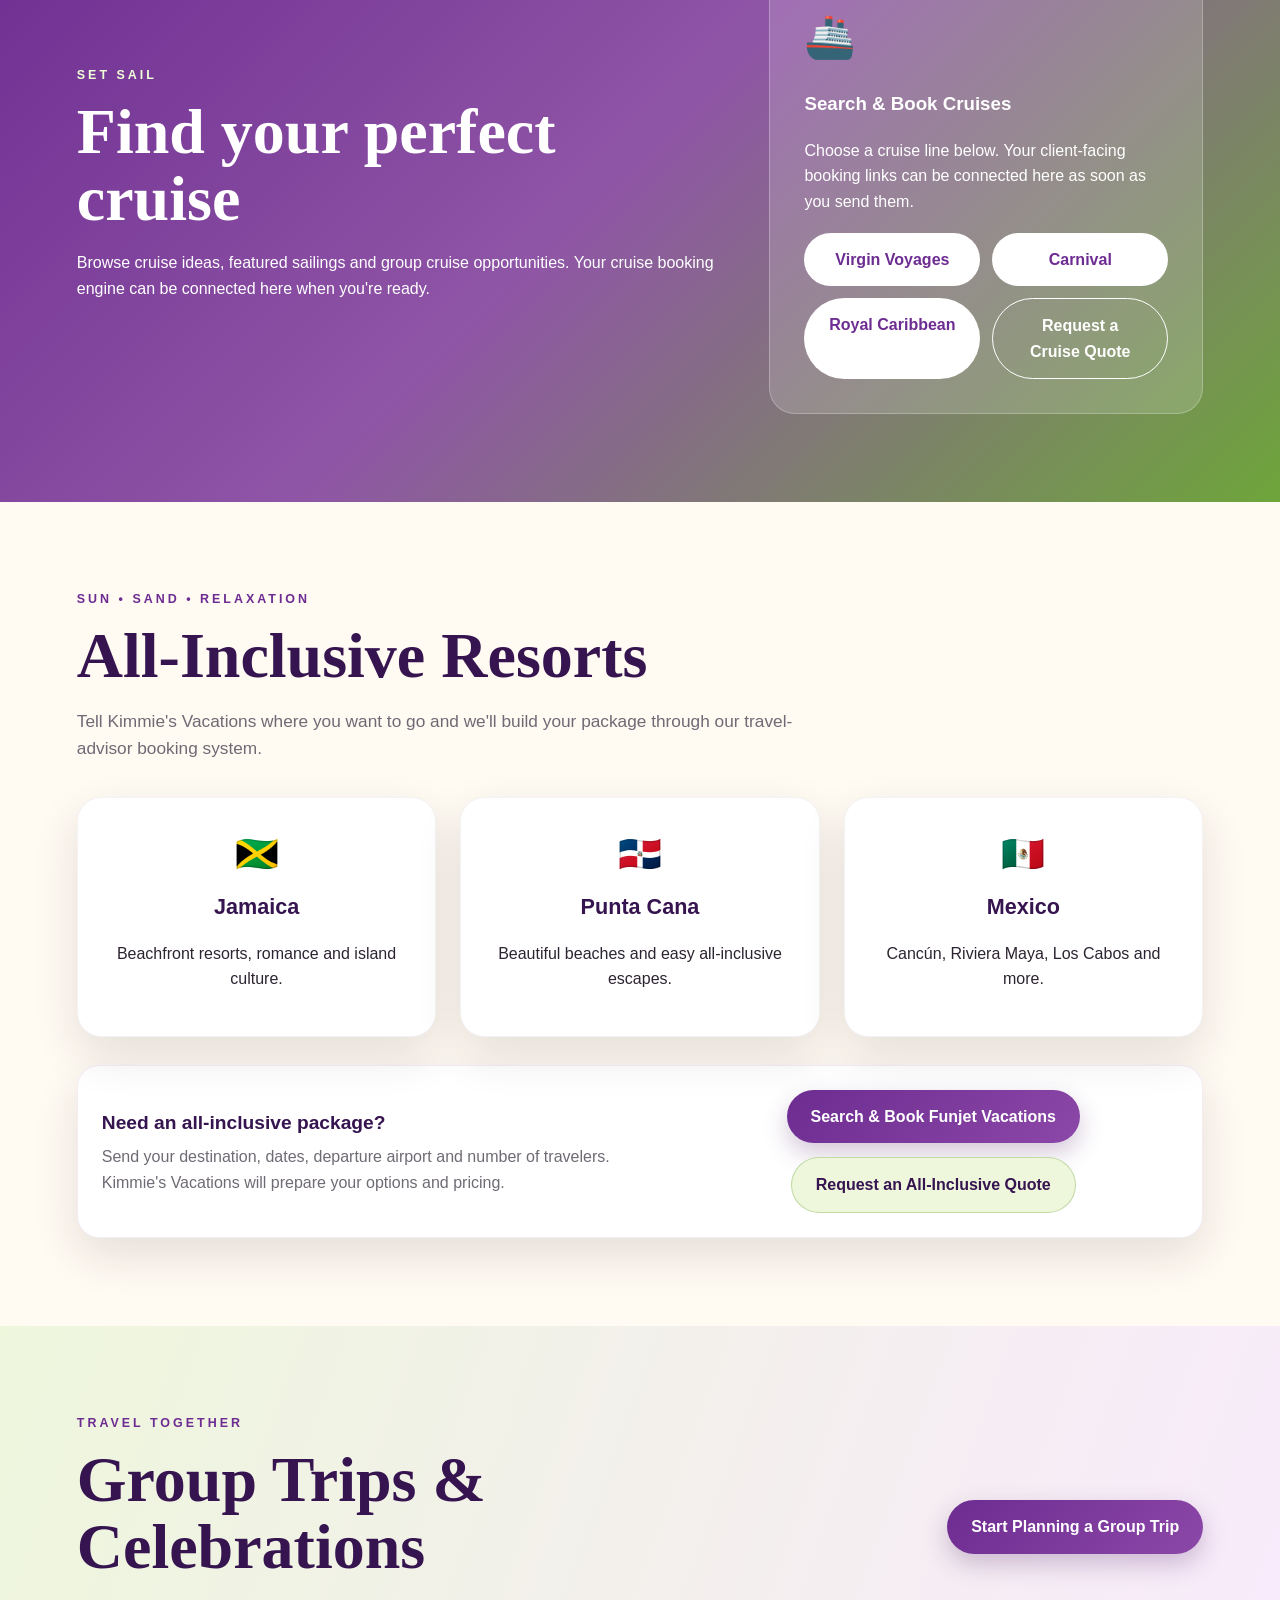
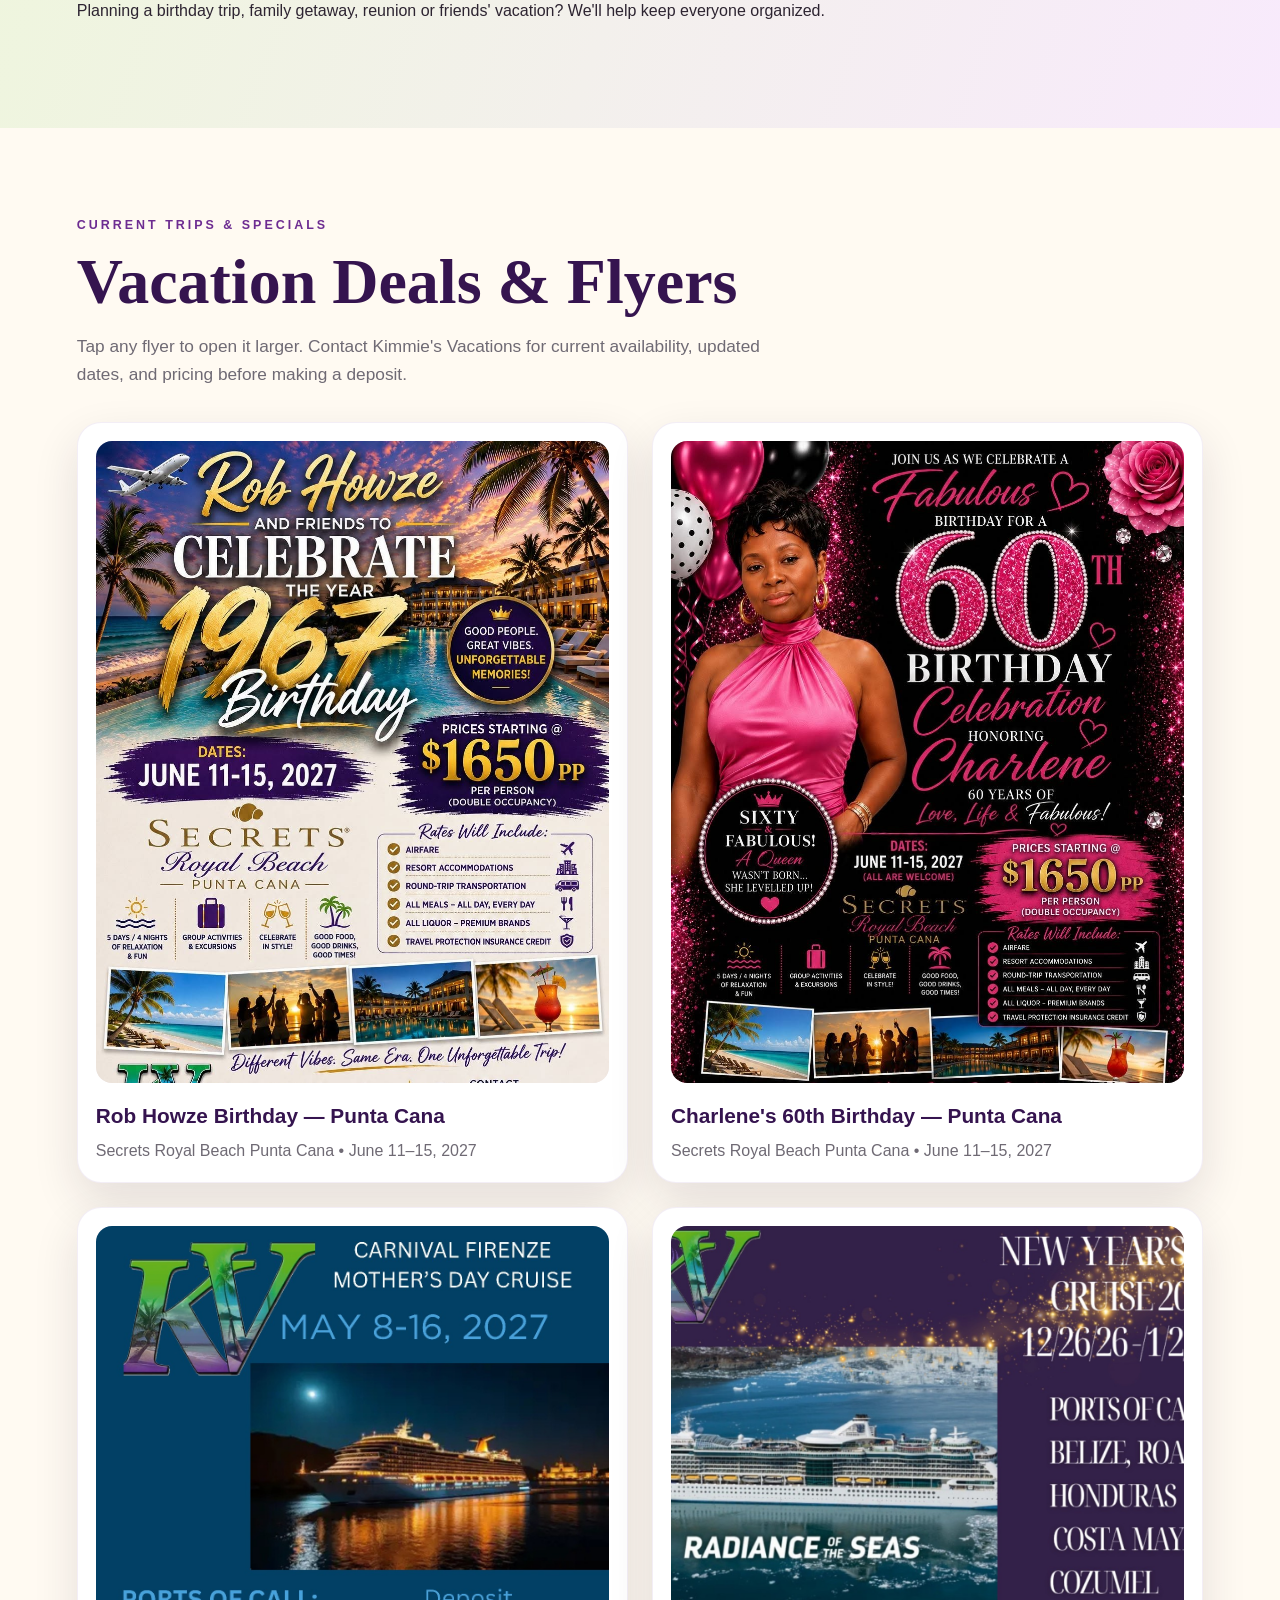
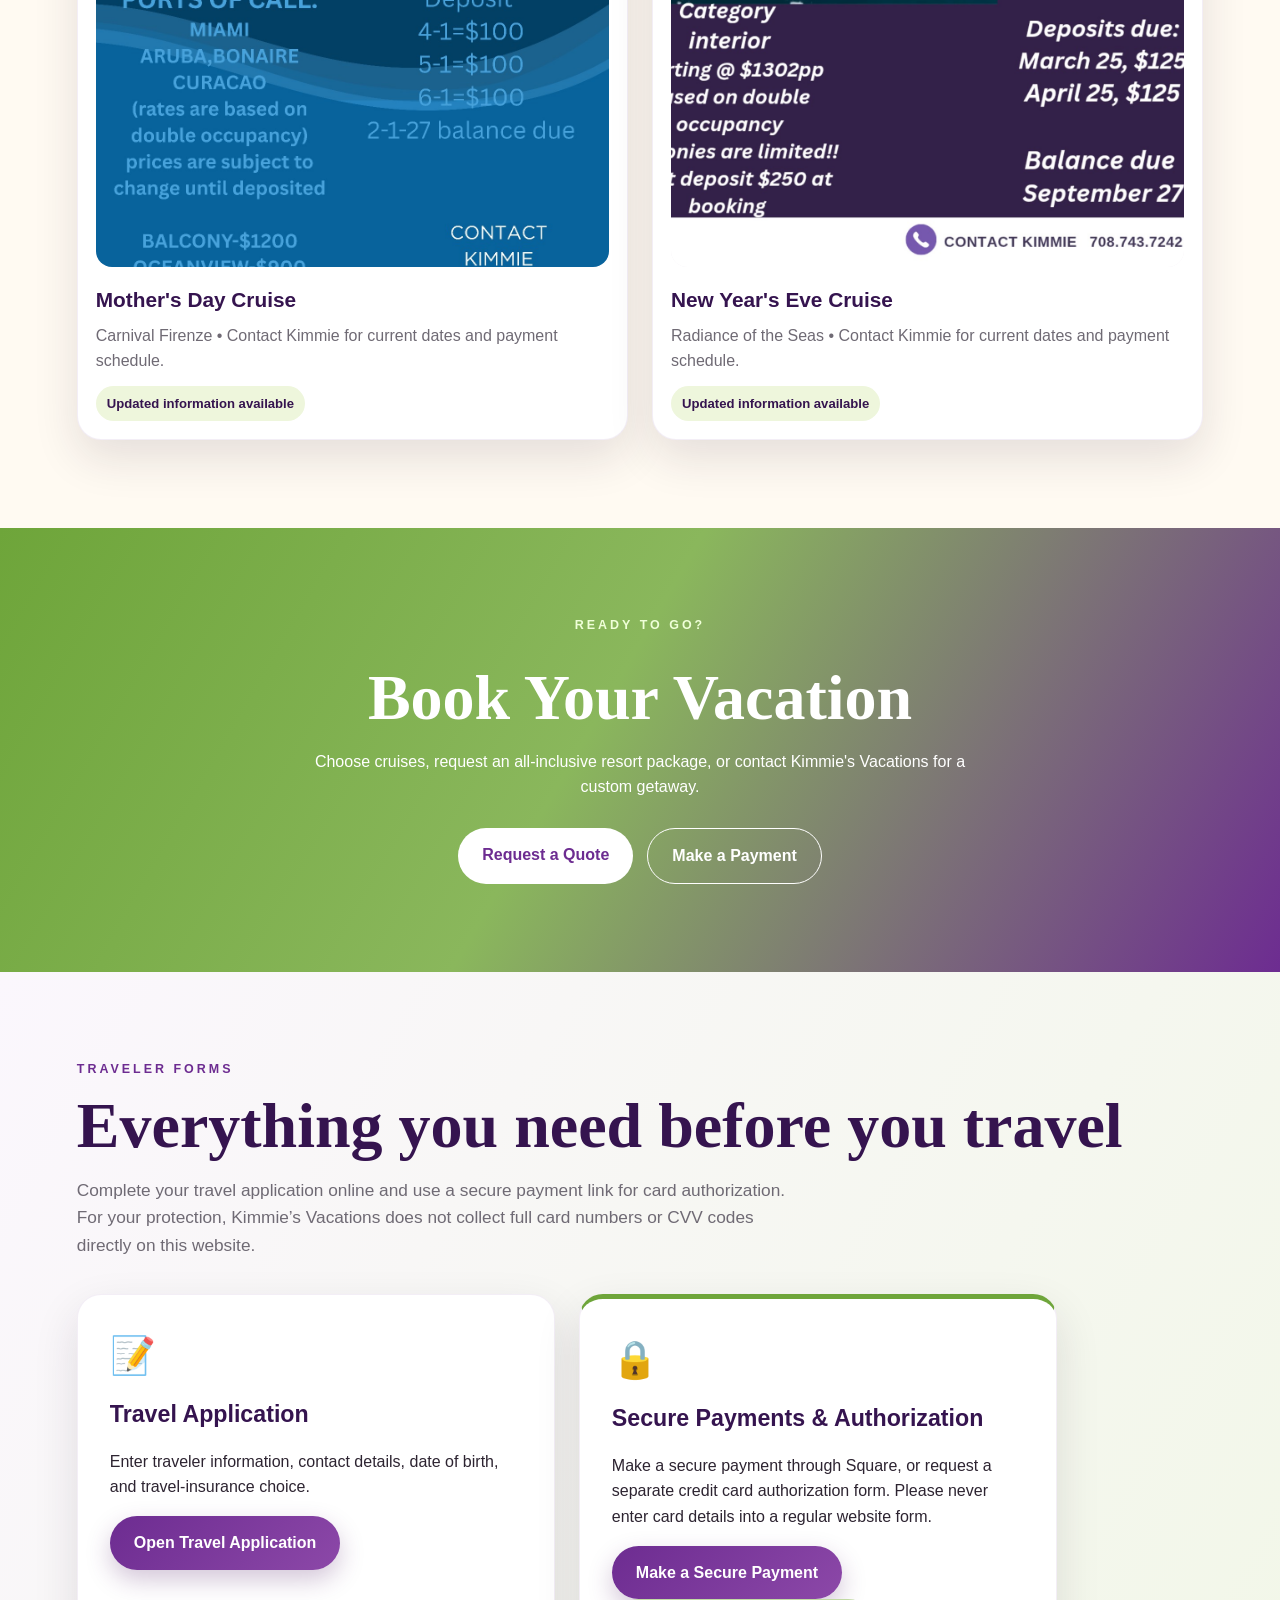
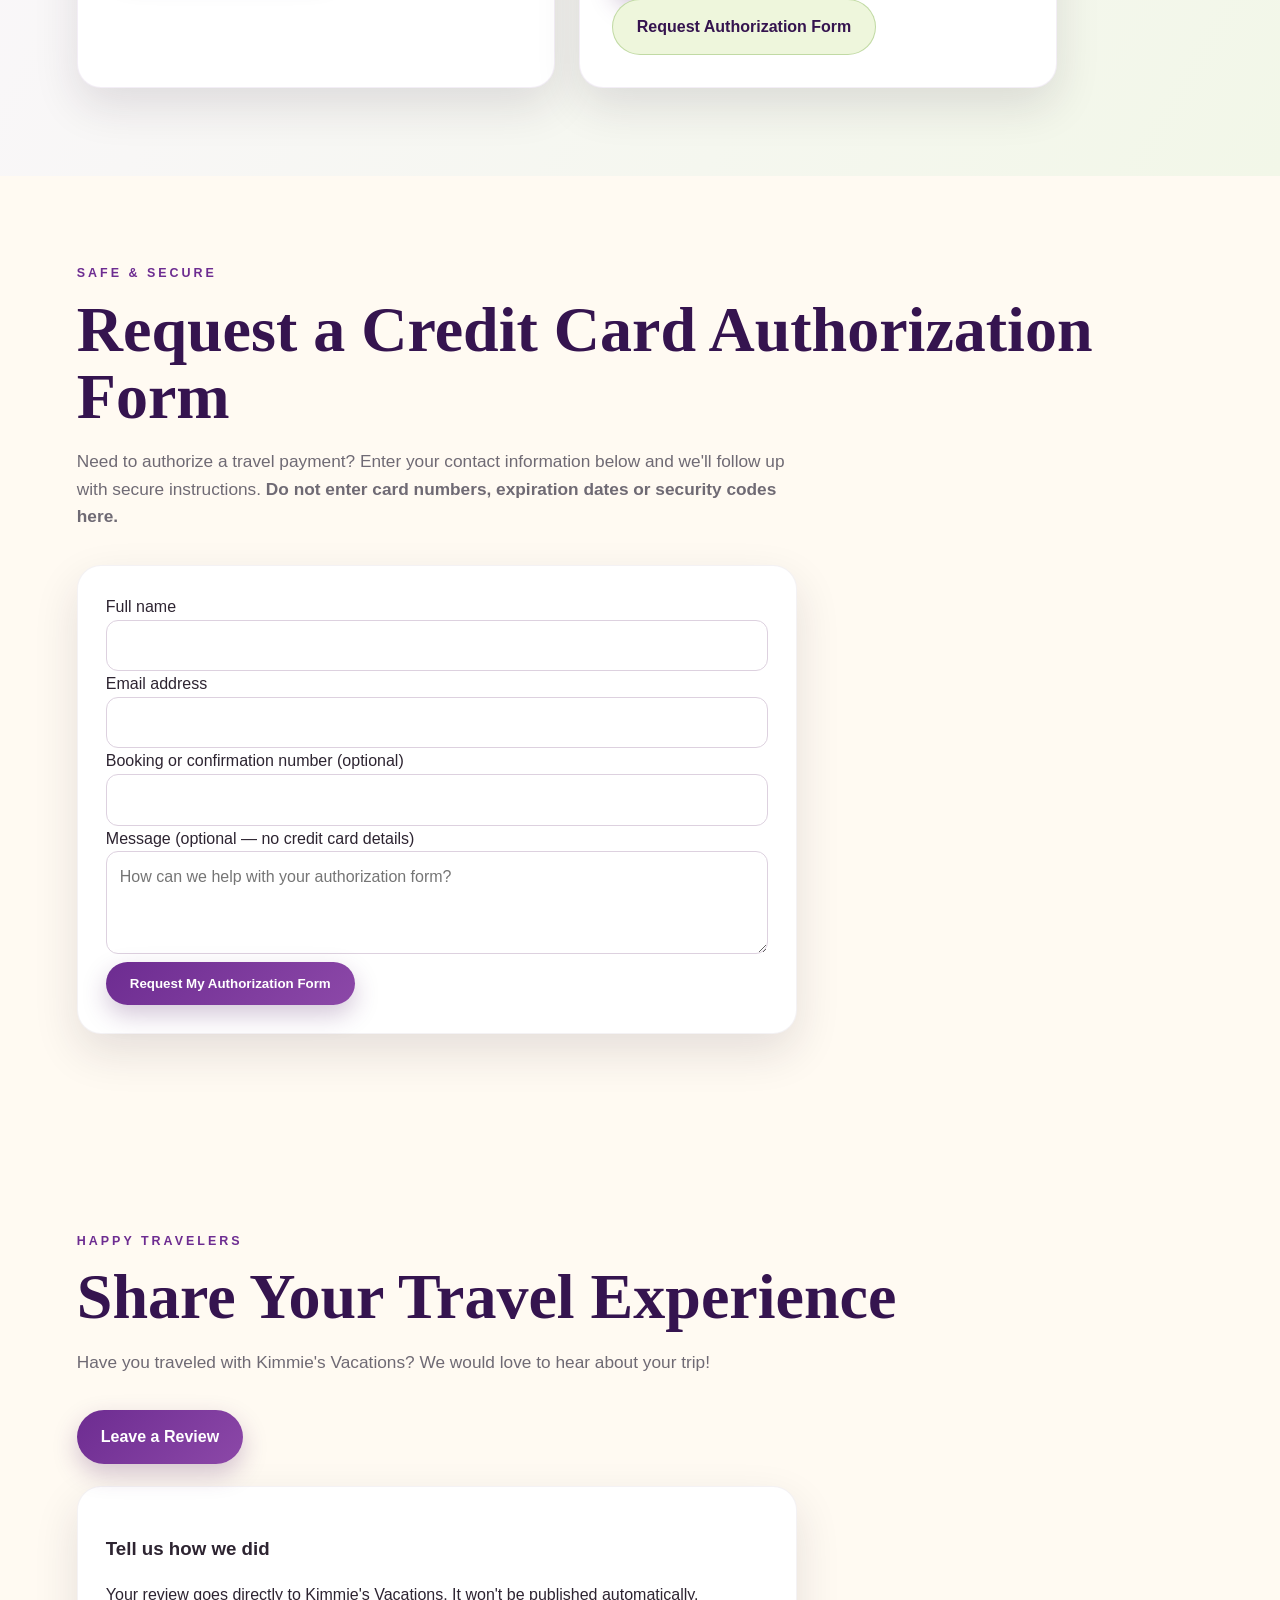
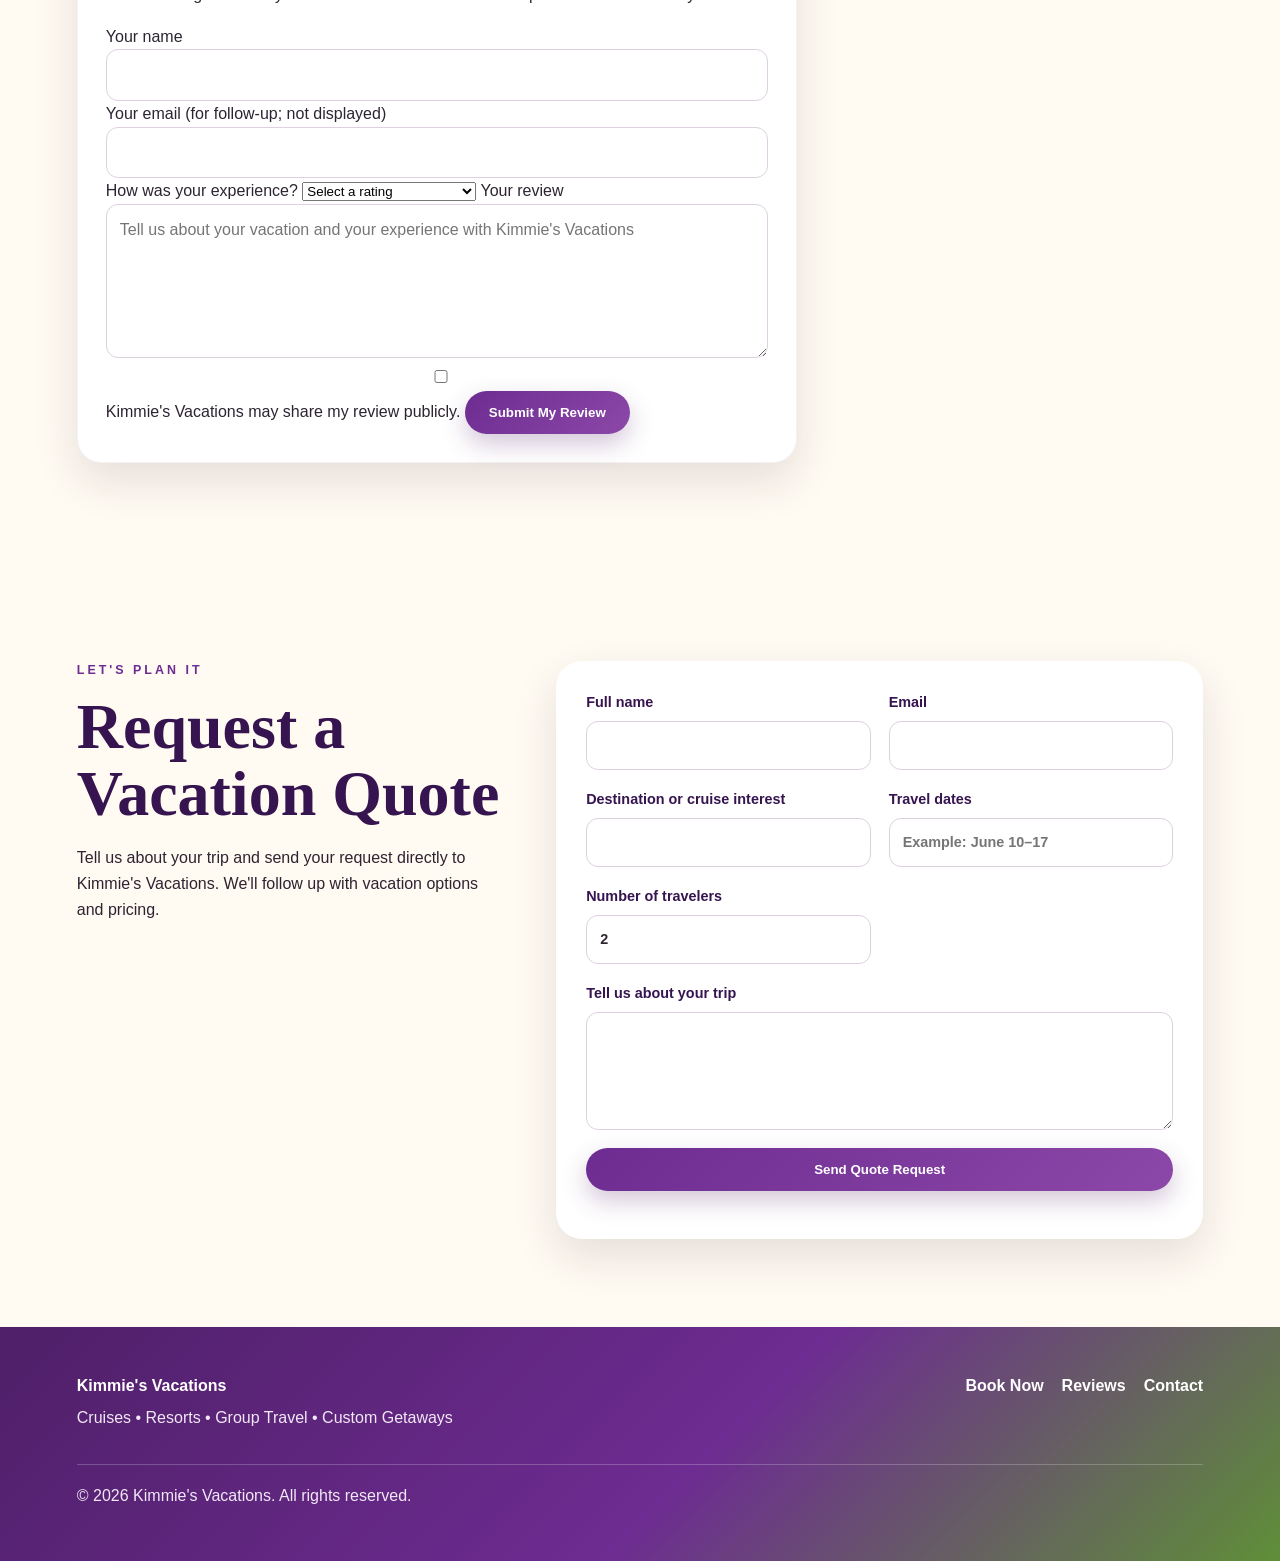
==== commit 34daf1bc: "Route card authorization button to dedicated secure request section and Square payments" ====
--- a/index.html
+++ b/index.html
@@ -180,10 +180,39 @@
         </article>
         <article class="form-card secure-card">
           <div class="form-card-icon">🔒</div>
-          <h3>Secure Card Authorization</h3>
-          <p>Card information should be entered only through a secure payment provider. We’ll connect this button to your secure authorization or payment page.</p>
-          <a class="button soft-button" href="#contact">Request Secure Payment Link</a>
-        </article>
+          <h3>Secure Payments &amp; Authorization</h3>
+          <p>Make a secure payment through Square, or request a separate credit card authorization form. Please never enter card details into a regular website form.</p>
+          <div class="form-actions">
+            <a class="button primary" href="https://square.link/u/dskHgtJ4" target="_blank" rel="noopener noreferrer">Make a Secure Payment</a>
+            <a class="button soft-button" href="#authorization-request">Request Authorization Form</a>
+          </div>
+        </article>
+      </div>
+    </section>
+
+    <section id="authorization-request" class="section authorization-request-section">
+      <p class="eyebrow">SAFE &amp; SECURE</p>
+      <h2>Request a Credit Card Authorization Form</h2>
+      <p class="section-lead">Need to authorize a travel payment? Enter your contact information below and we'll follow up with secure instructions. <strong>Do not enter card numbers, expiration dates or security codes here.</strong></p>
+      <div class="review-card authorization-request-card">
+        <form id="authorizationRequestForm" class="review-form" action="https://formspree.io/f/mrpeqlrp" method="POST">
+          <input type="hidden" name="_subject" value="New Kimmie's Vacations Card Authorization Request">
+          <input type="hidden" name="submission_type" value="Credit Card Authorization Form Request">
+          <label>Full name
+            <input type="text" name="name" autocomplete="name" required>
+          </label>
+          <label>Email address
+            <input type="email" name="email" autocomplete="email" required>
+          </label>
+          <label>Booking or confirmation number (optional)
+            <input type="text" name="booking_reference" autocomplete="off">
+          </label>
+          <label>Message (optional — no credit card details)
+            <textarea name="message" rows="3" placeholder="How can we help with your authorization form?"></textarea>
+          </label>
+          <button class="button primary" type="submit">Request My Authorization Form</button>
+          <p id="authorizationFormMessage" class="form-message" role="status" aria-live="polite"></p>
+        </form>
       </div>
     </section>
 
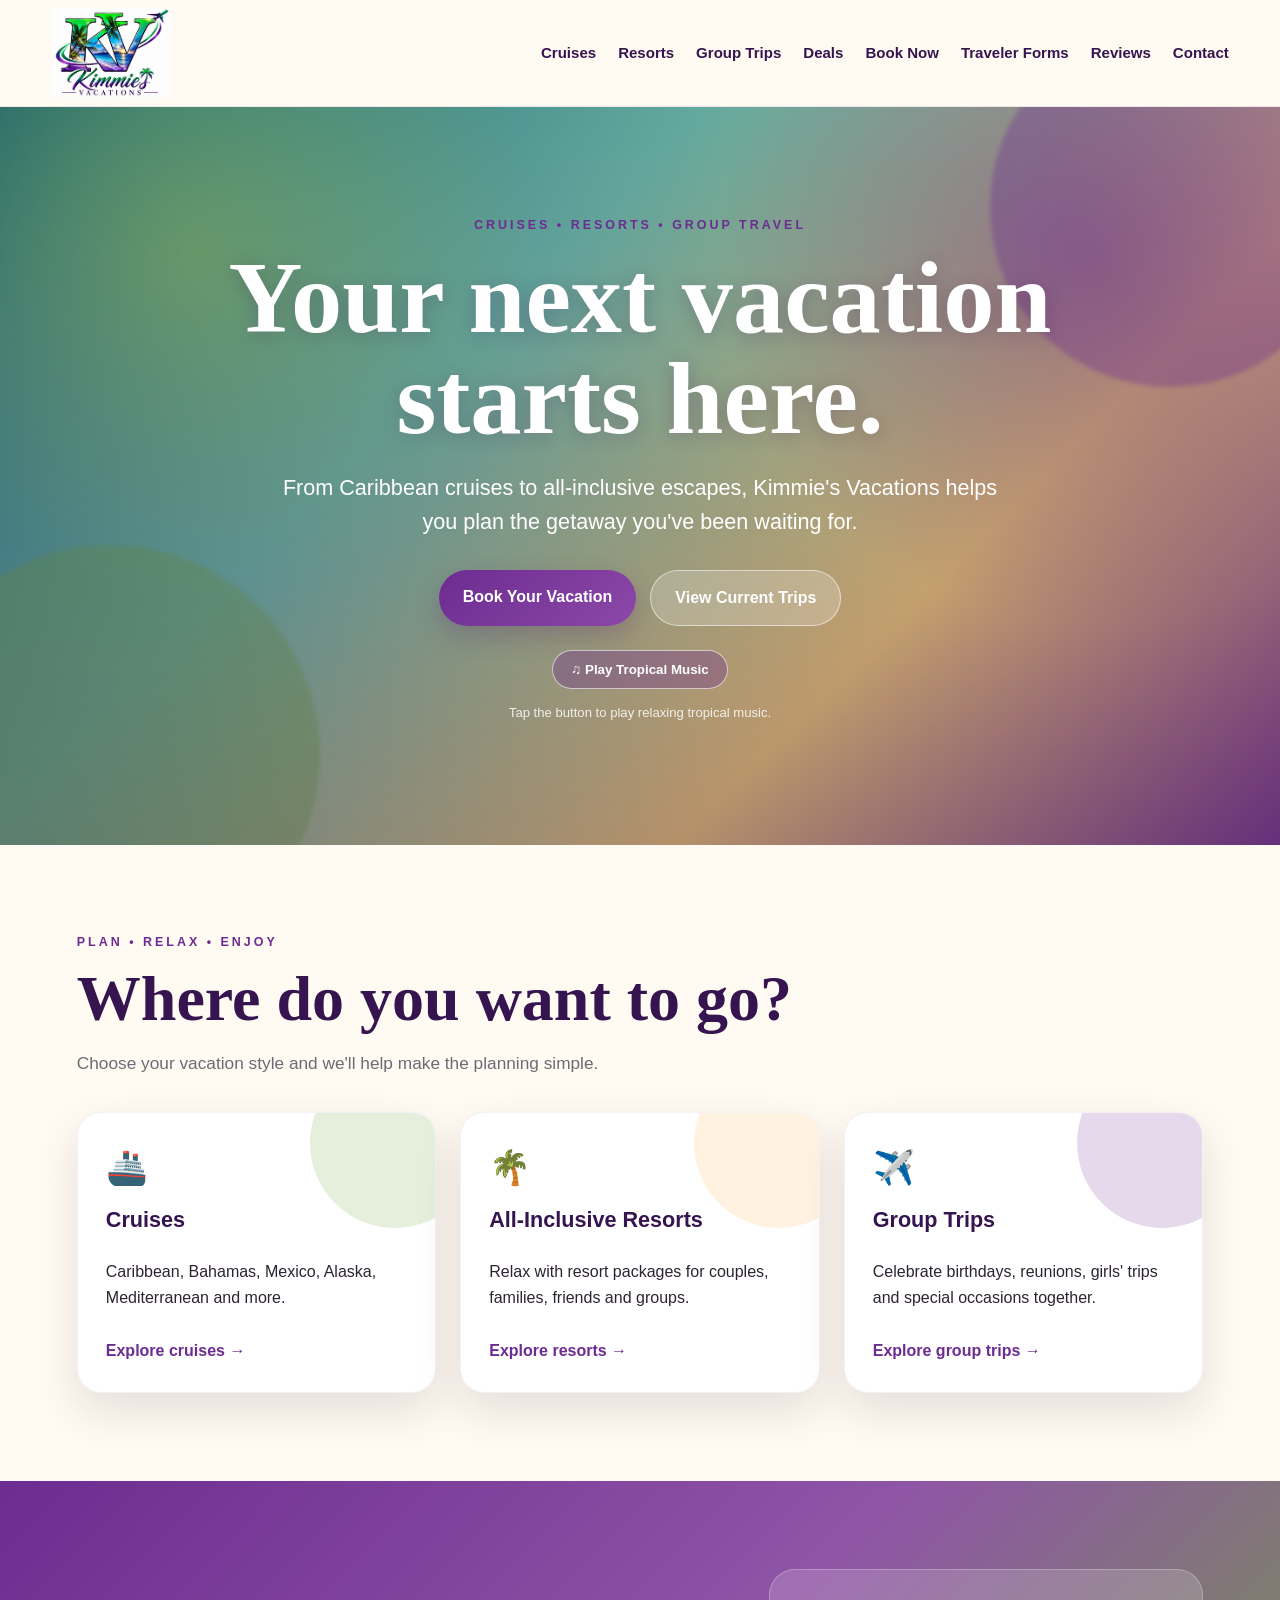
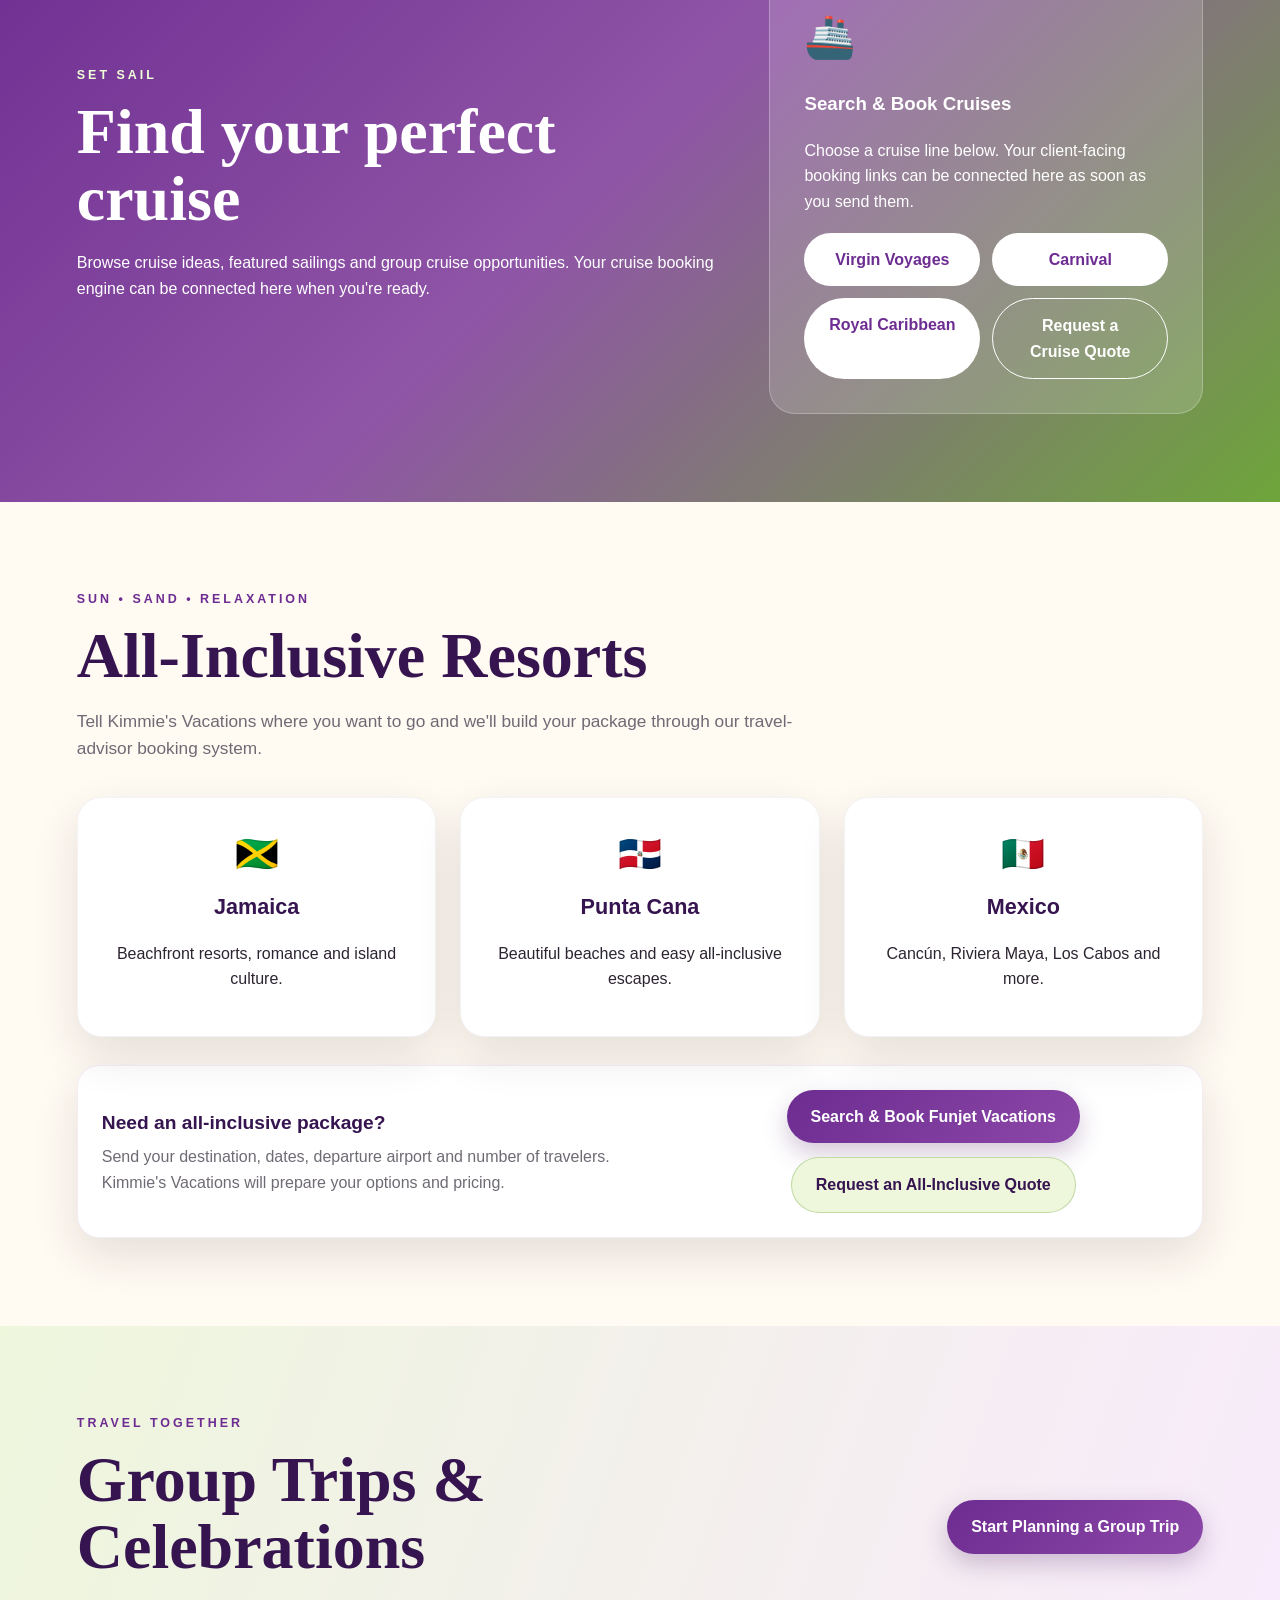
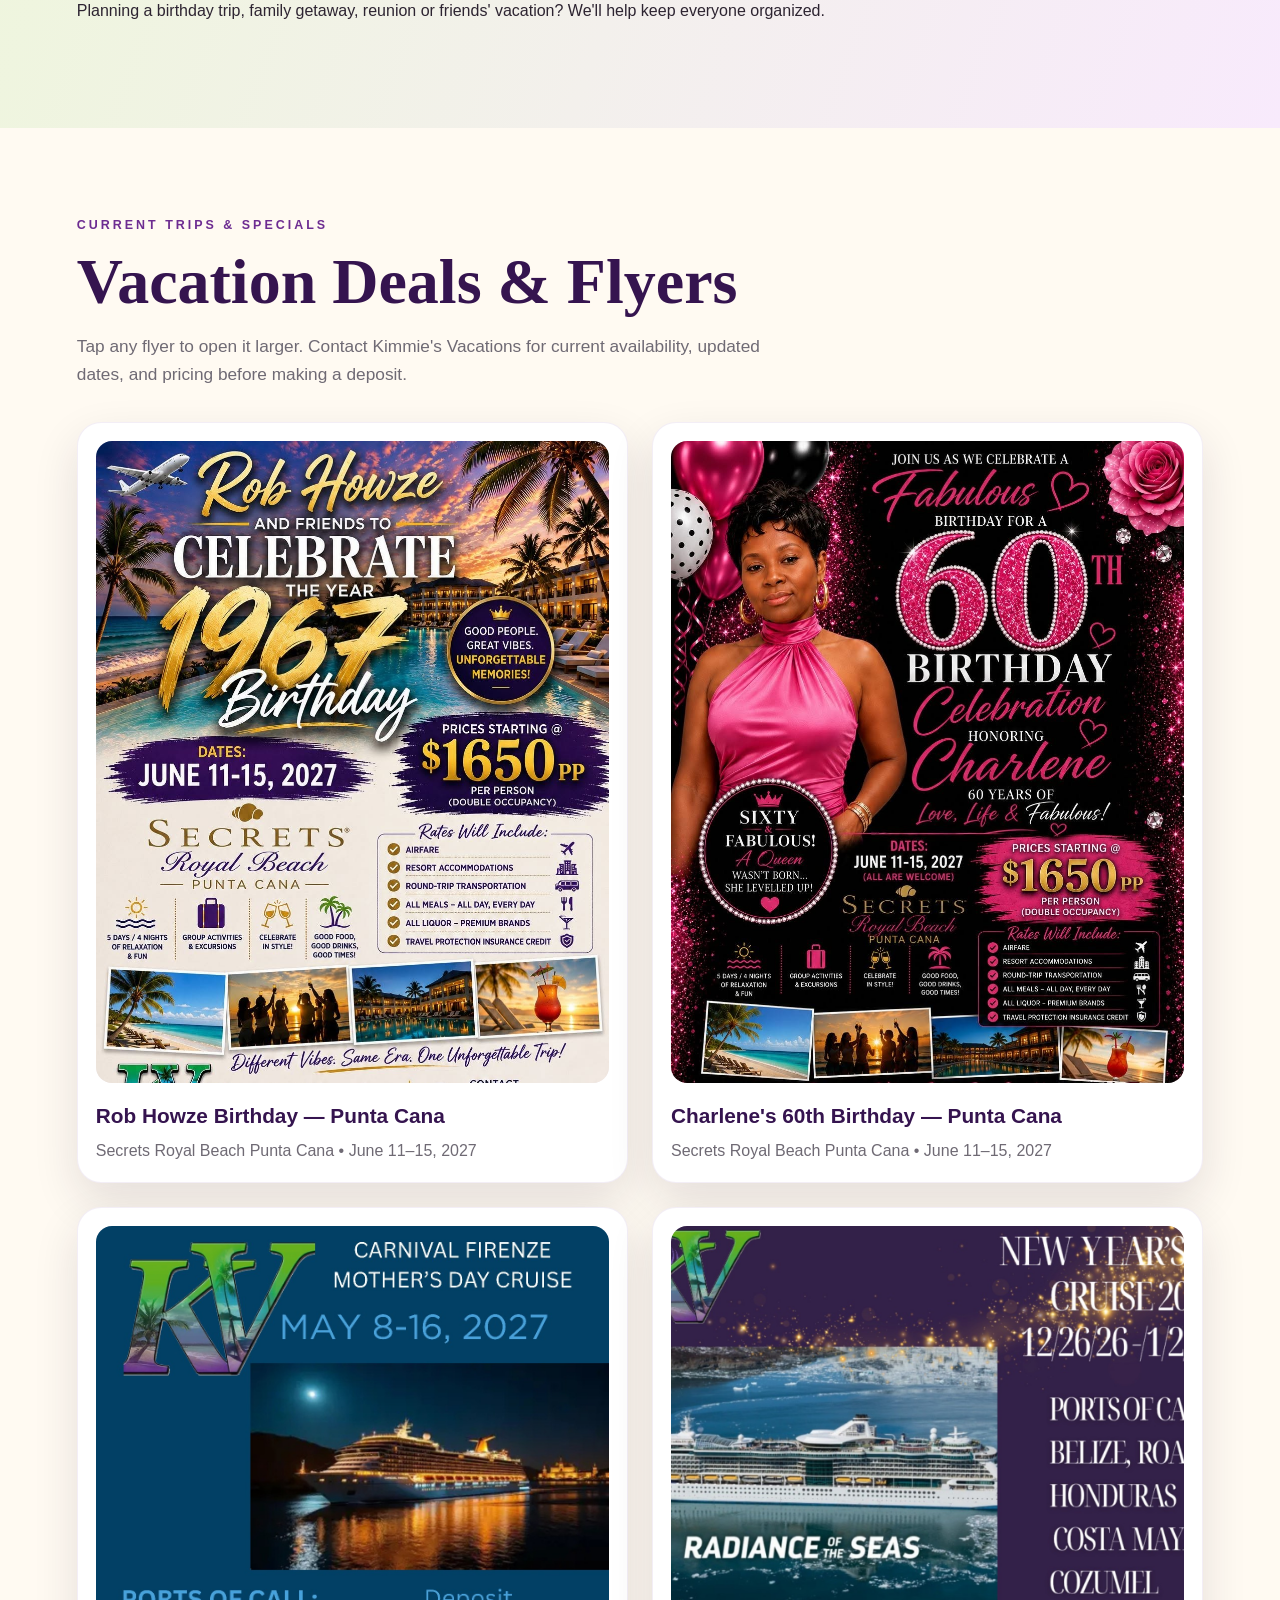
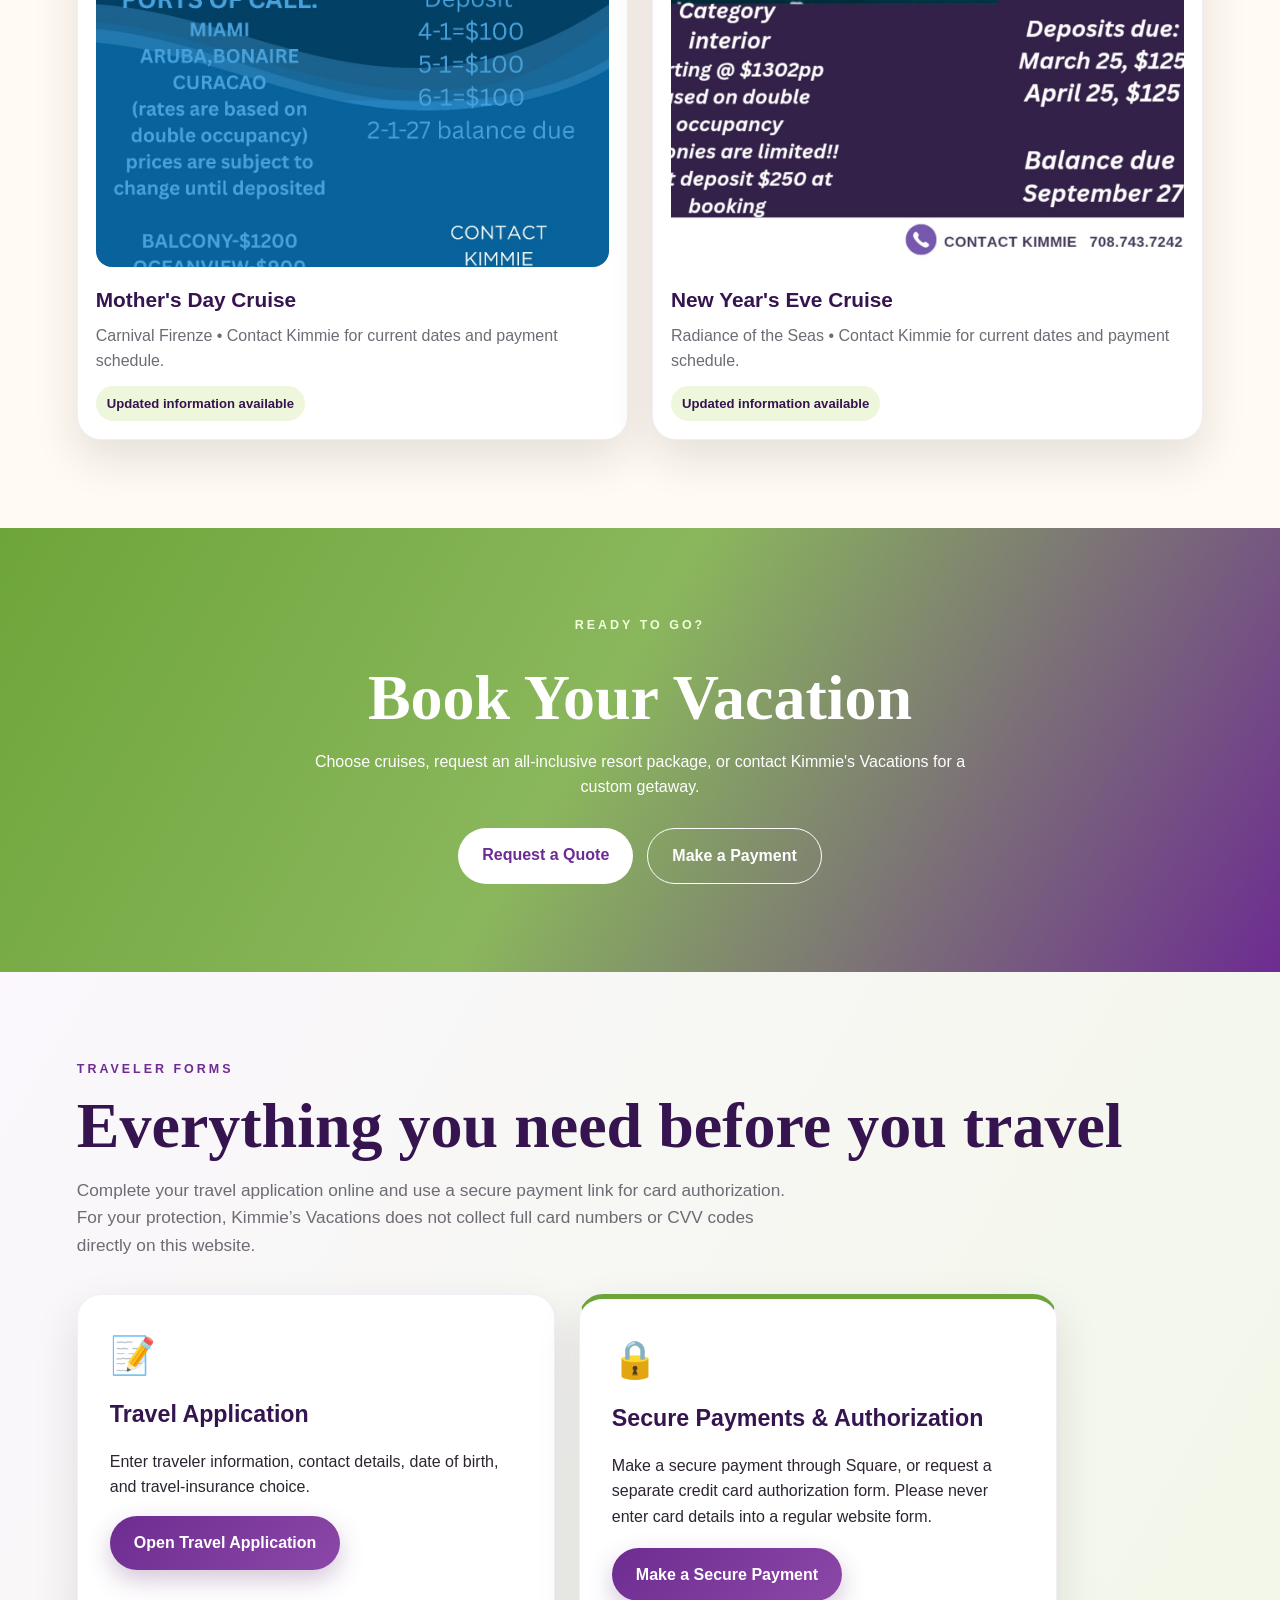
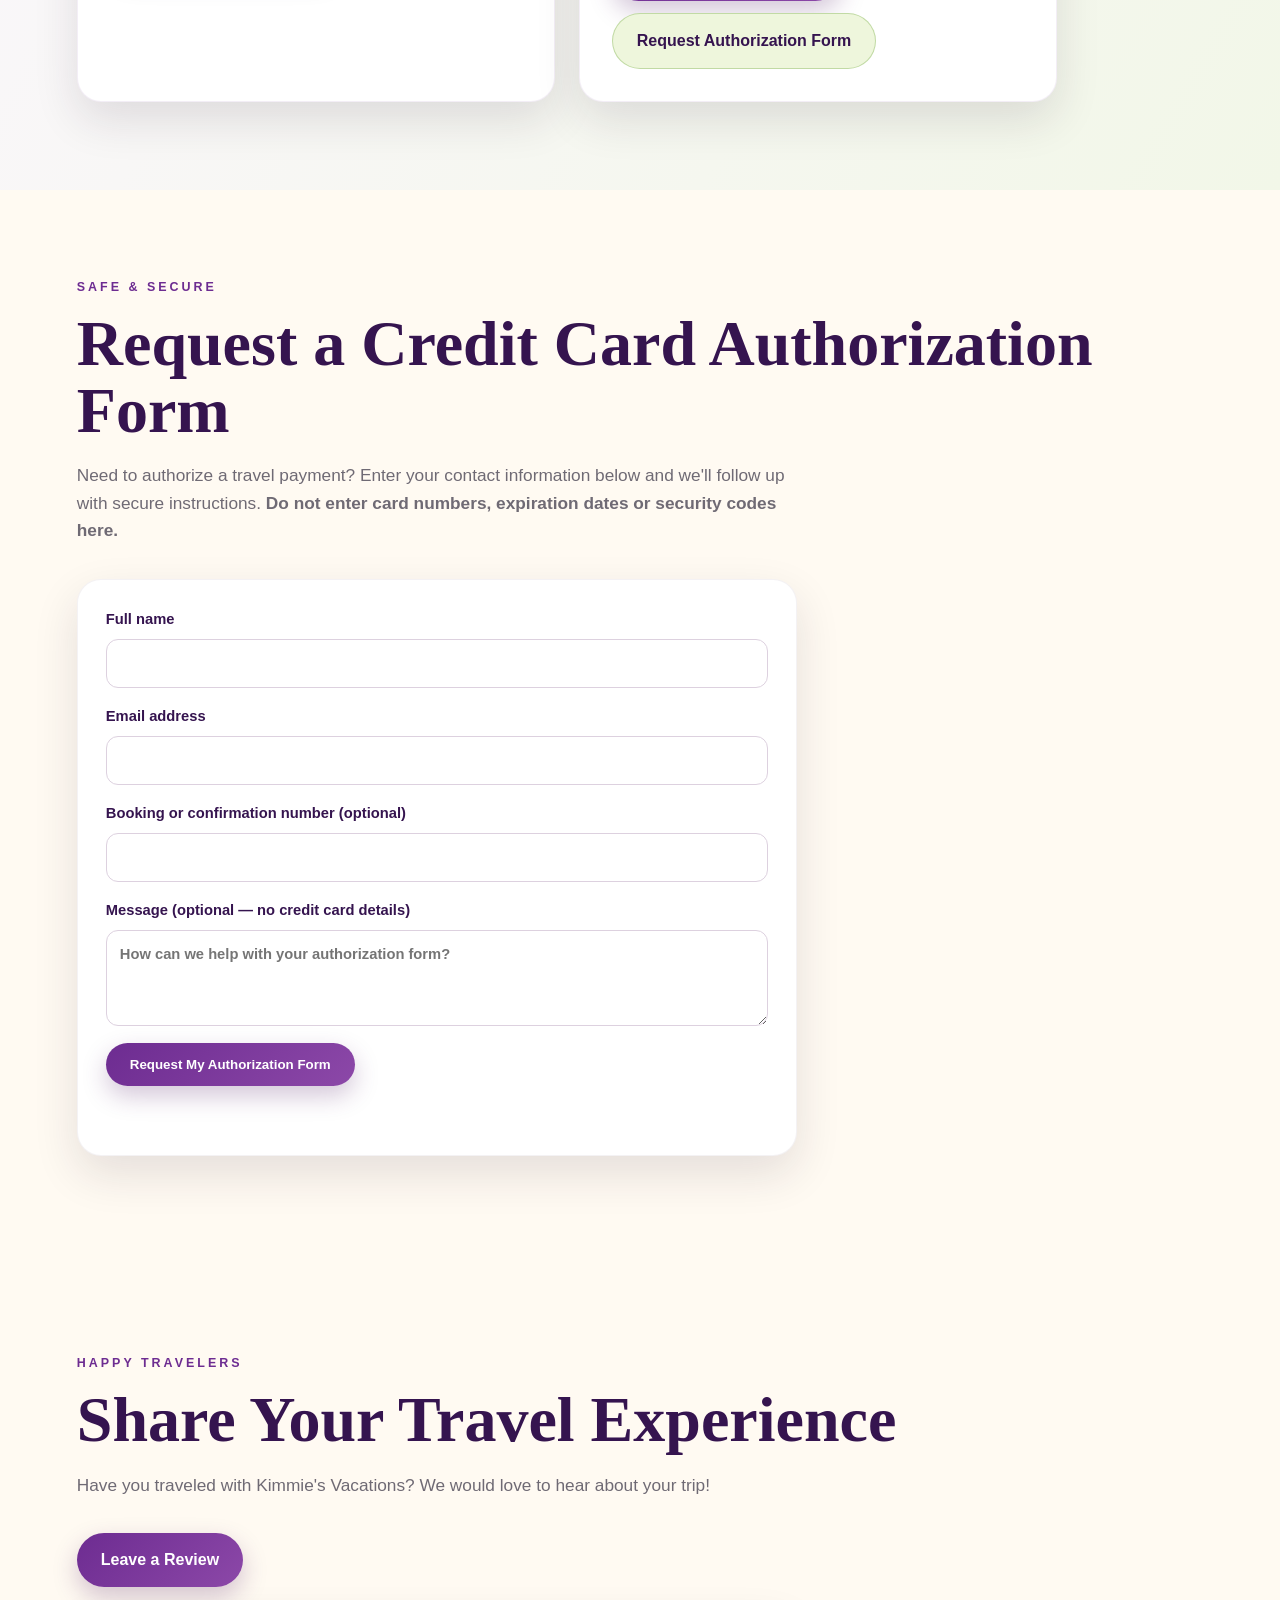
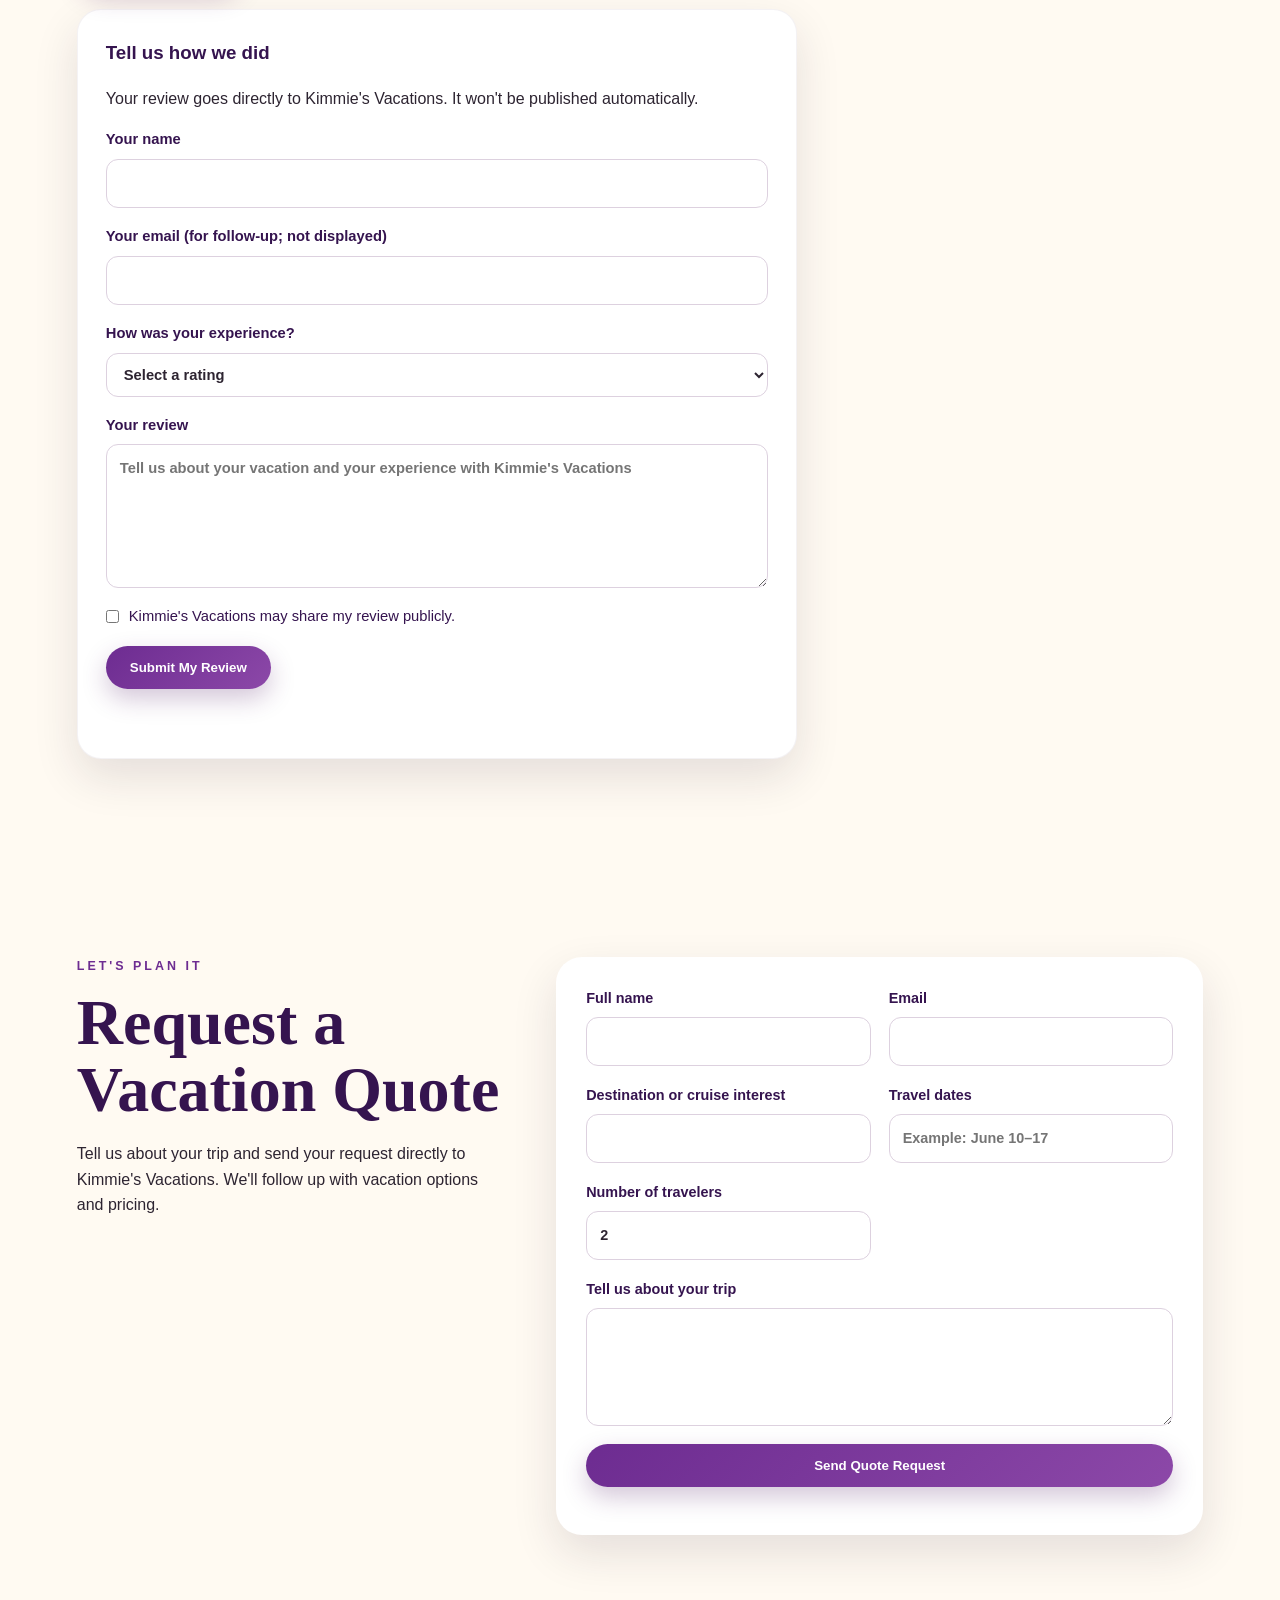
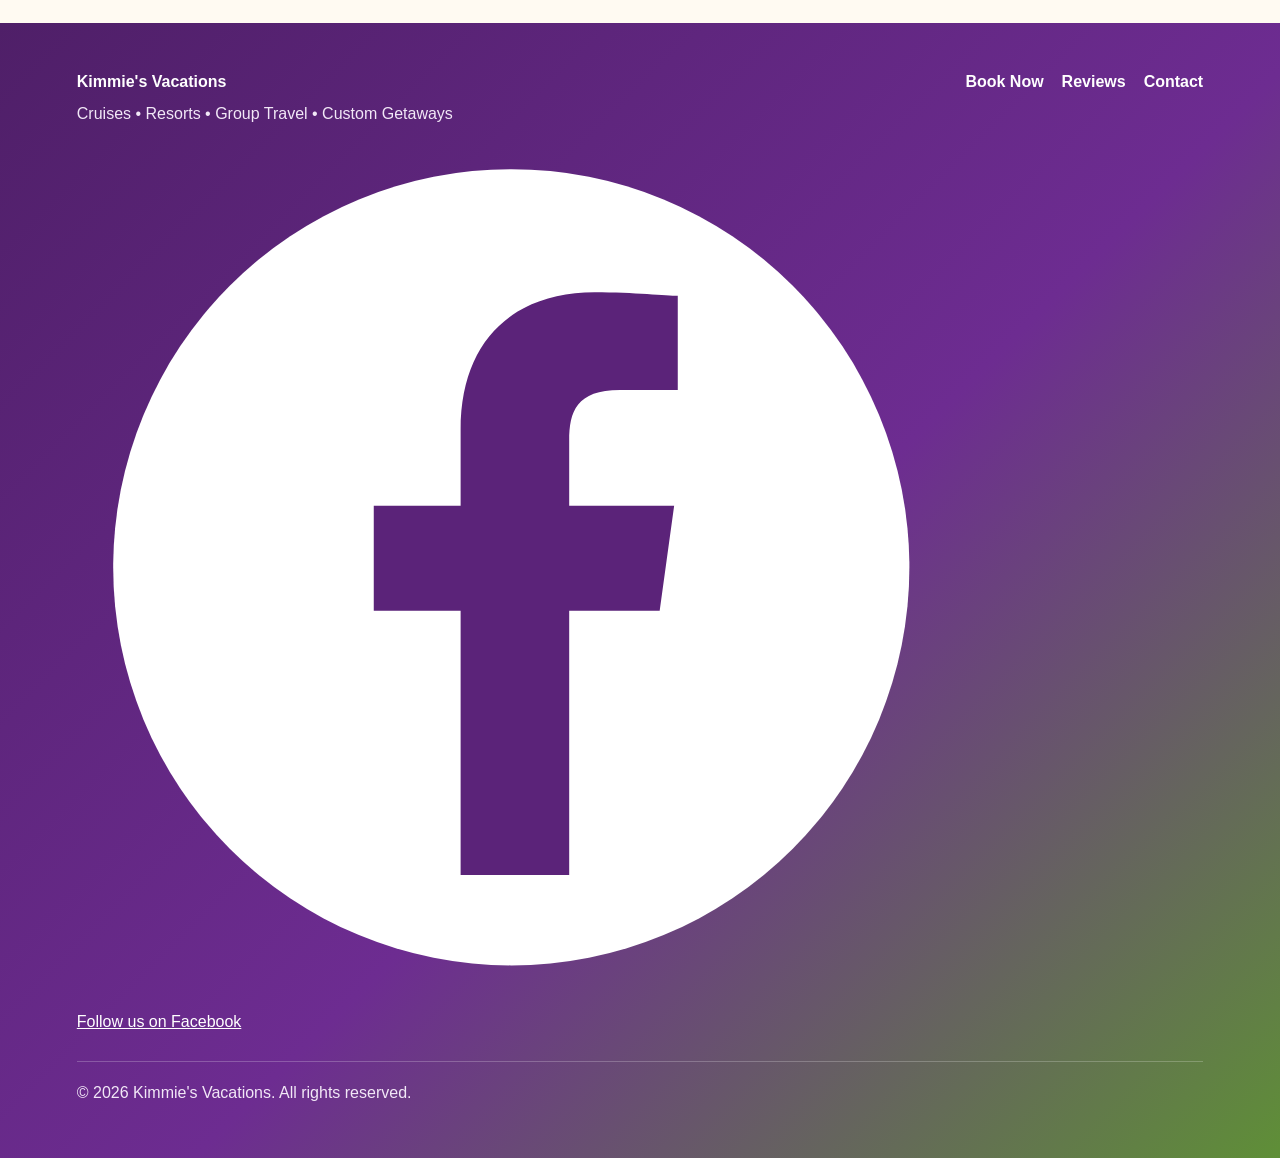
==== commit eebd0be6: "Add accessible Facebook follow link to site footer" ====
--- a/index.html
+++ b/index.html
@@ -279,6 +279,13 @@
     <div>
       <strong>Kimmie's Vacations</strong>
       <p>Cruises • Resorts • Group Travel • Custom Getaways</p>
+      <a class="facebook-link" href="https://www.facebook.com/kimmiesvacations/" target="_blank" rel="noopener noreferrer" aria-label="Visit Kimmie's Vacations on Facebook (opens in a new tab)">
+        <svg viewBox="0 0 24 24" aria-hidden="true" focusable="false">
+          <circle cx="12" cy="12" r="11" fill="#ffffff"/>
+          <path d="M13.6 20.5v-7.3h2.5l.4-2.9h-2.9V8.5c0-.8.2-1.4 1.4-1.4h1.6V4.5c-.3 0-1.2-.1-2.3-.1-2.2 0-3.7 1.3-3.7 3.8v2.1H8.2v2.9h2.4v7.3h3z" fill="#5b2379"/>
+        </svg>
+        <span>Follow us on Facebook</span>
+      </a>
     </div>
     <div class="footer-links">
       <a href="#book">Book Now</a>
--- a/styles.css
+++ b/styles.css
@@ -161,3 +161,23 @@
   .site-logo{width:118px;height:72px}
   .nav{top:88px}
 }
+
+
+/* Separate guest reviews and secure-authorization requests */
+.review-section .review-card,.authorization-request-card{max-width:720px}
+.review-section .review-card h3{margin-top:0;color:var(--deep-purple)}
+.review-form{display:grid;gap:17px}
+.review-form label{display:flex;flex-direction:column;gap:7px;font-weight:800;font-size:.92rem;color:var(--deep-purple)}
+.review-form input,.review-form select,.review-form textarea{width:100%;border:1px solid #ddd1df;border-radius:12px;padding:12px 13px;font:inherit;background:#fff;color:var(--ink)}
+.review-form textarea{resize:vertical}
+.review-form .review-consent{display:flex;flex-direction:row;align-items:flex-start;gap:10px;font-weight:500}
+.review-form .review-consent input{width:auto;margin:5px 0 0;flex-shrink:0}
+.review-form .button{justify-self:start}
+.form-actions{display:flex;flex-wrap:wrap;gap:12px;margin-top:18px}
+.form-actions .button{text-align:center}
+.review-form .form-message{margin:0;min-height:1.5em}
+@media(max-width:620px){
+  .review-card{padding:22px}
+  .form-actions{flex-direction:column}
+  .form-actions .button{width:100%}
+}
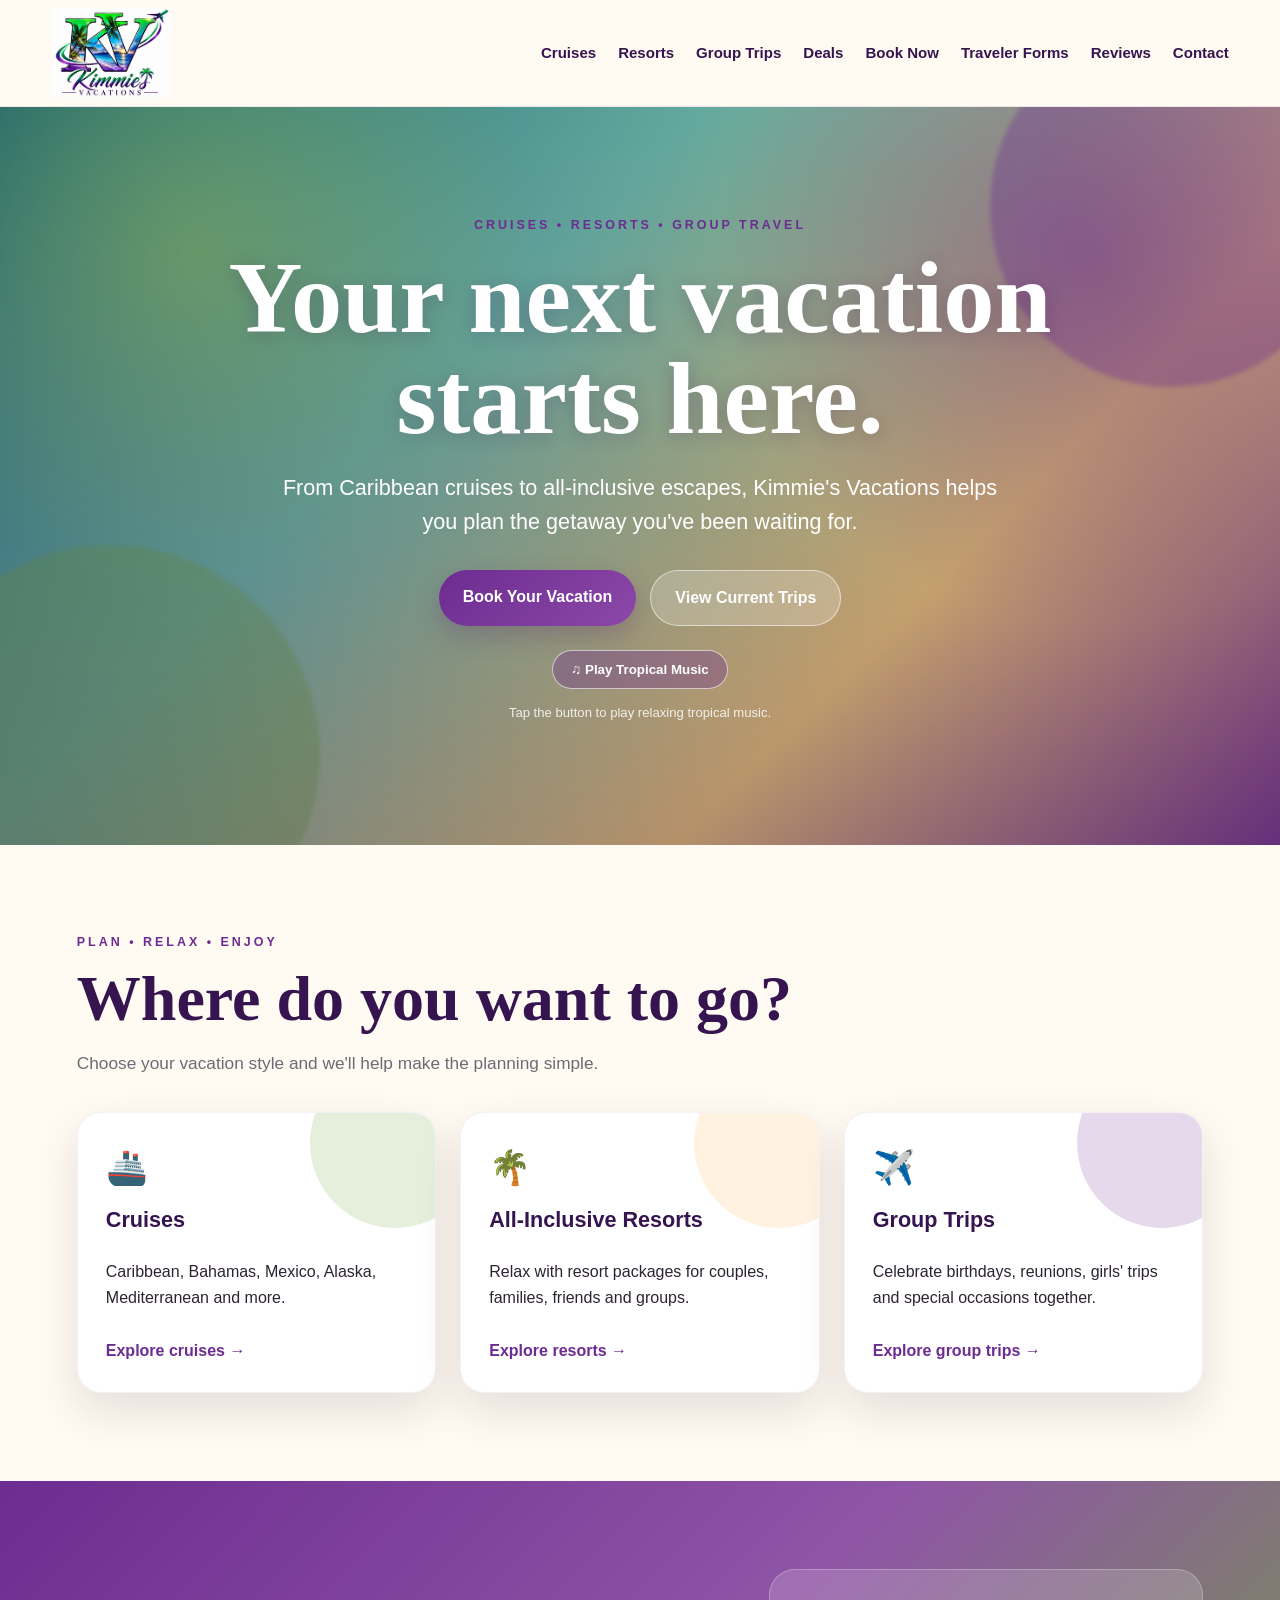
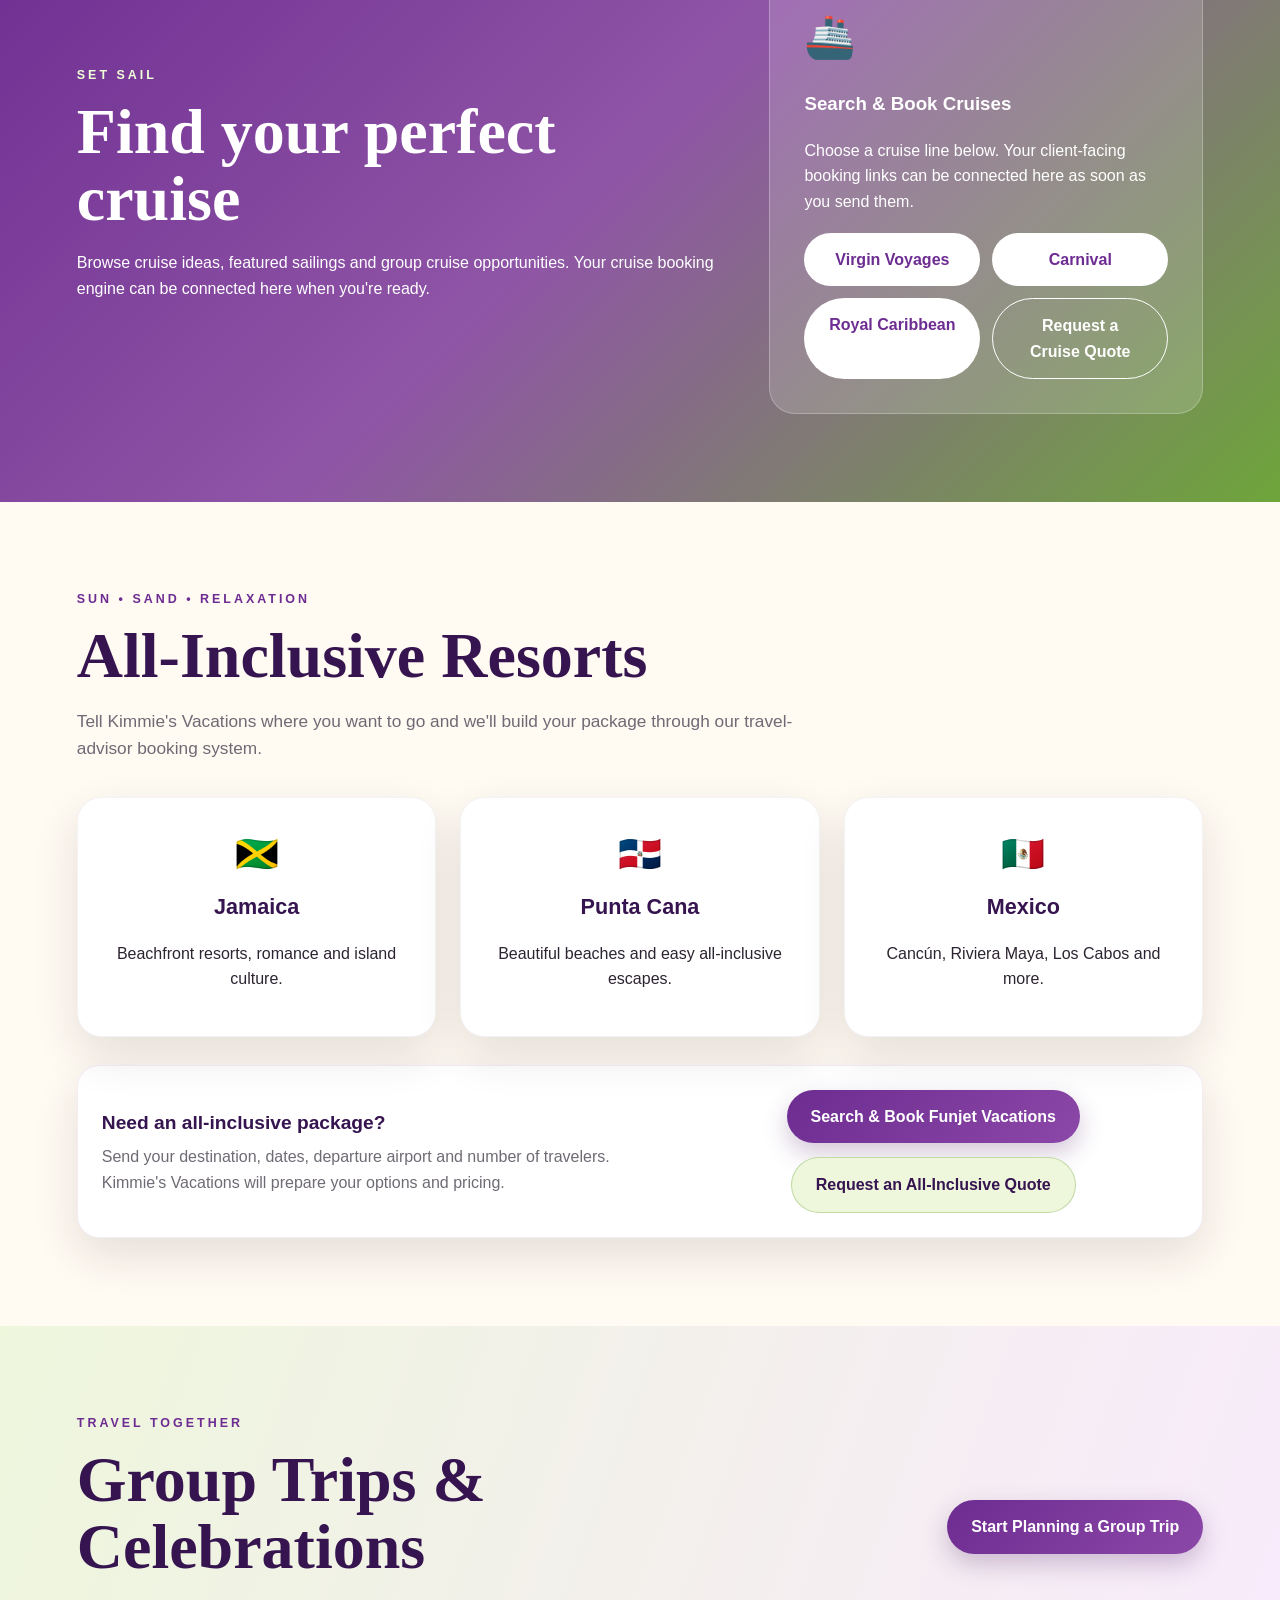
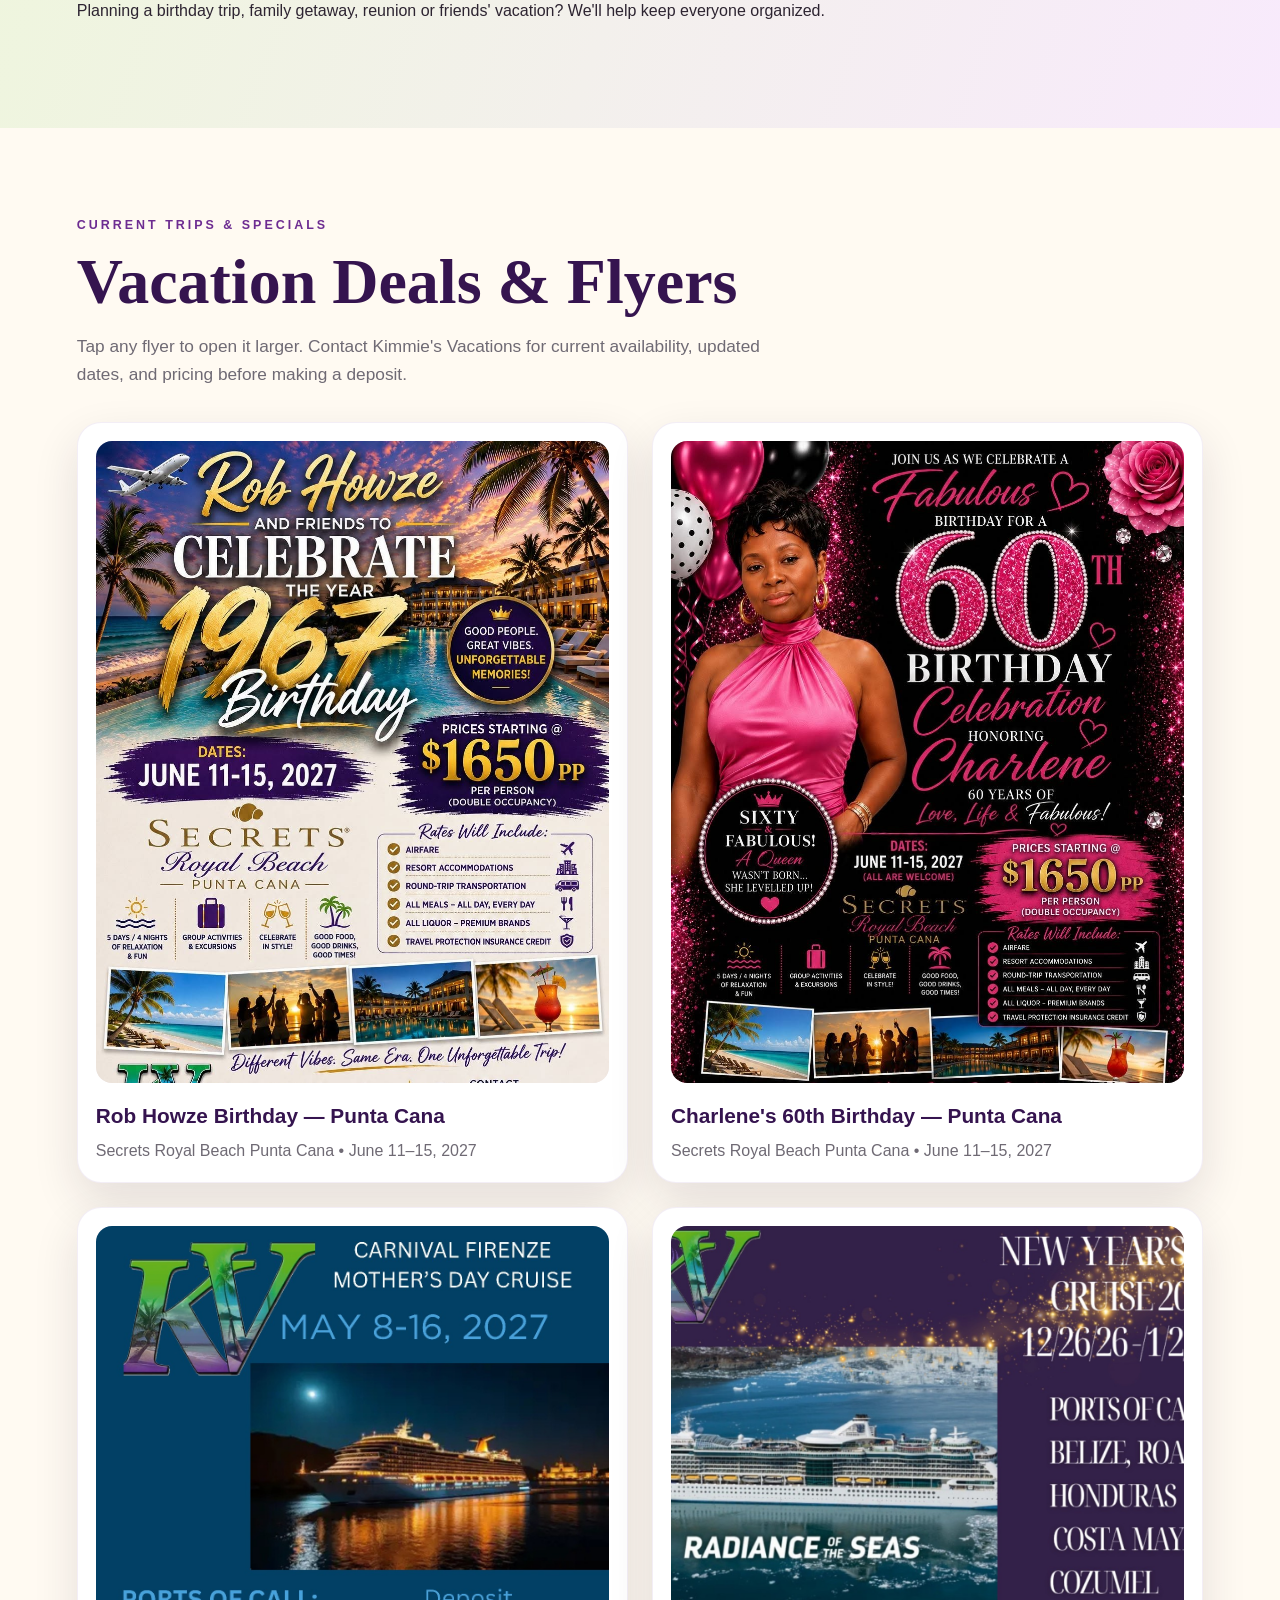
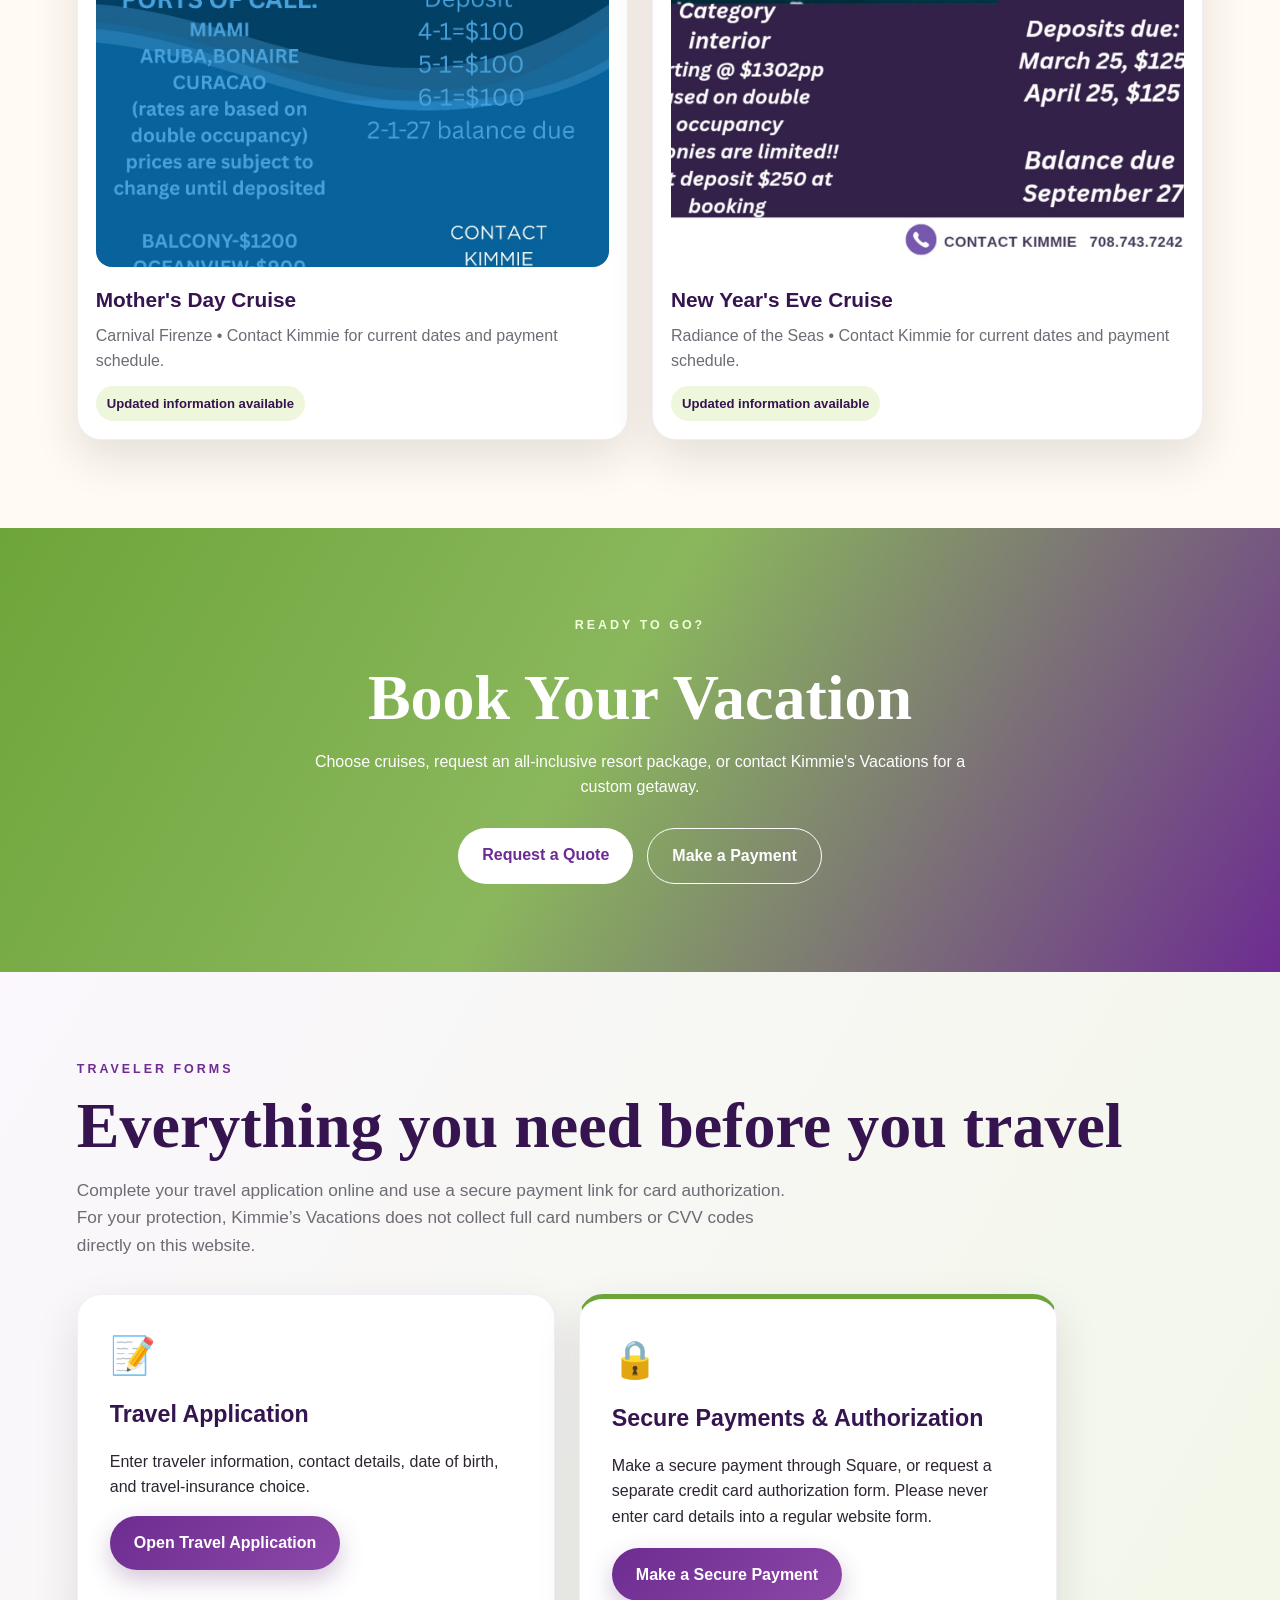
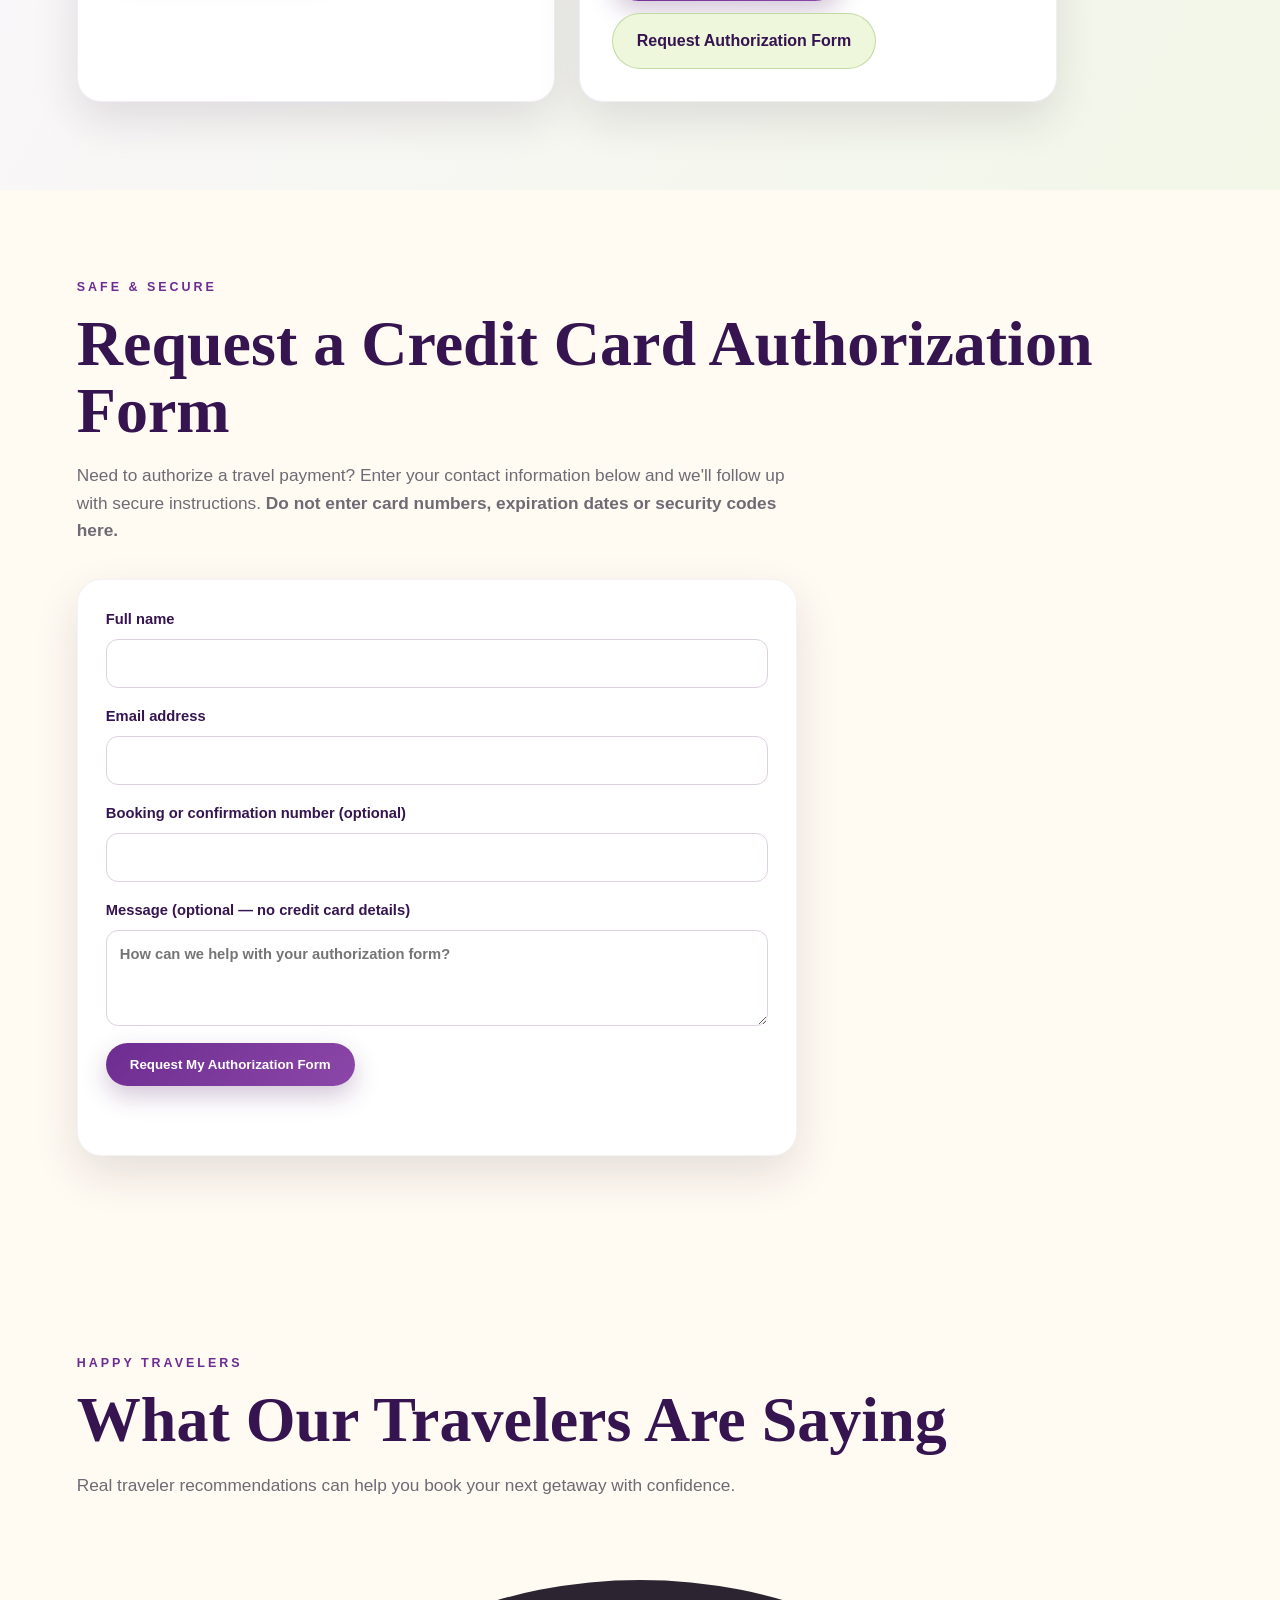
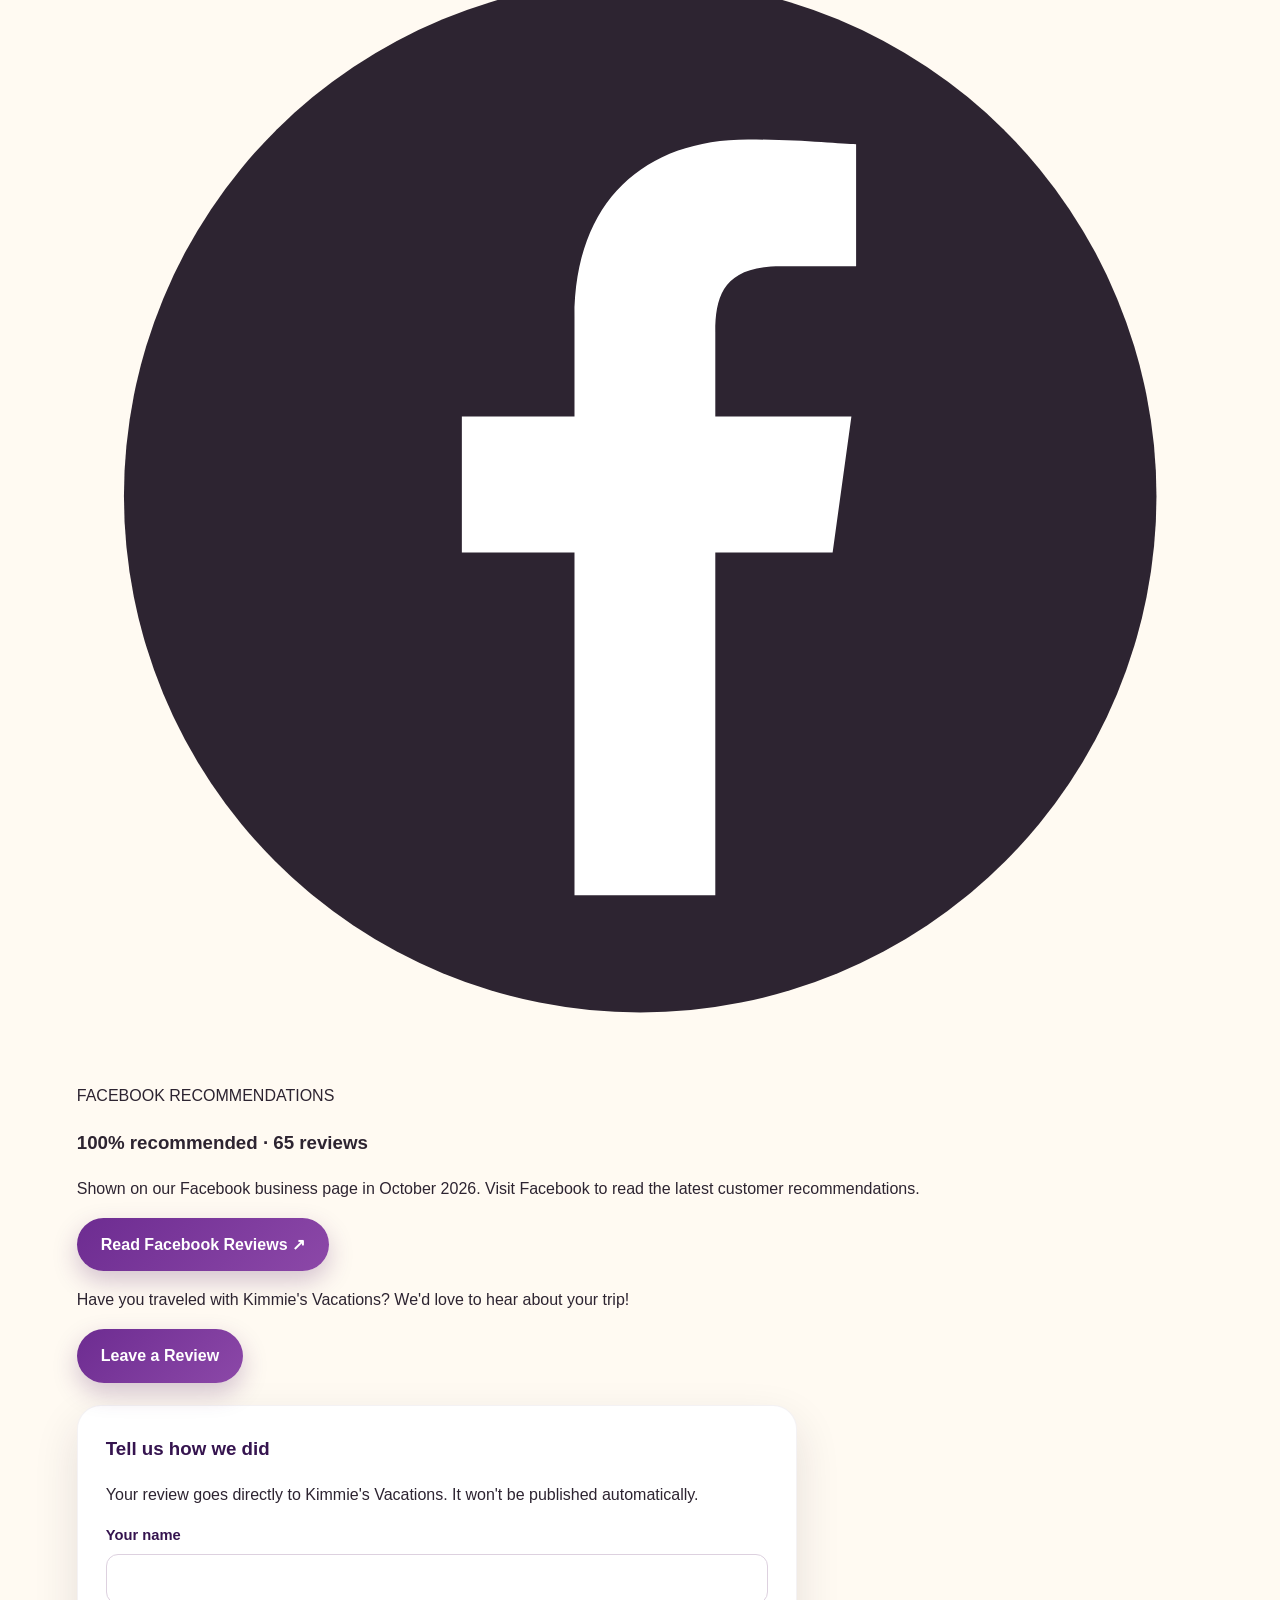
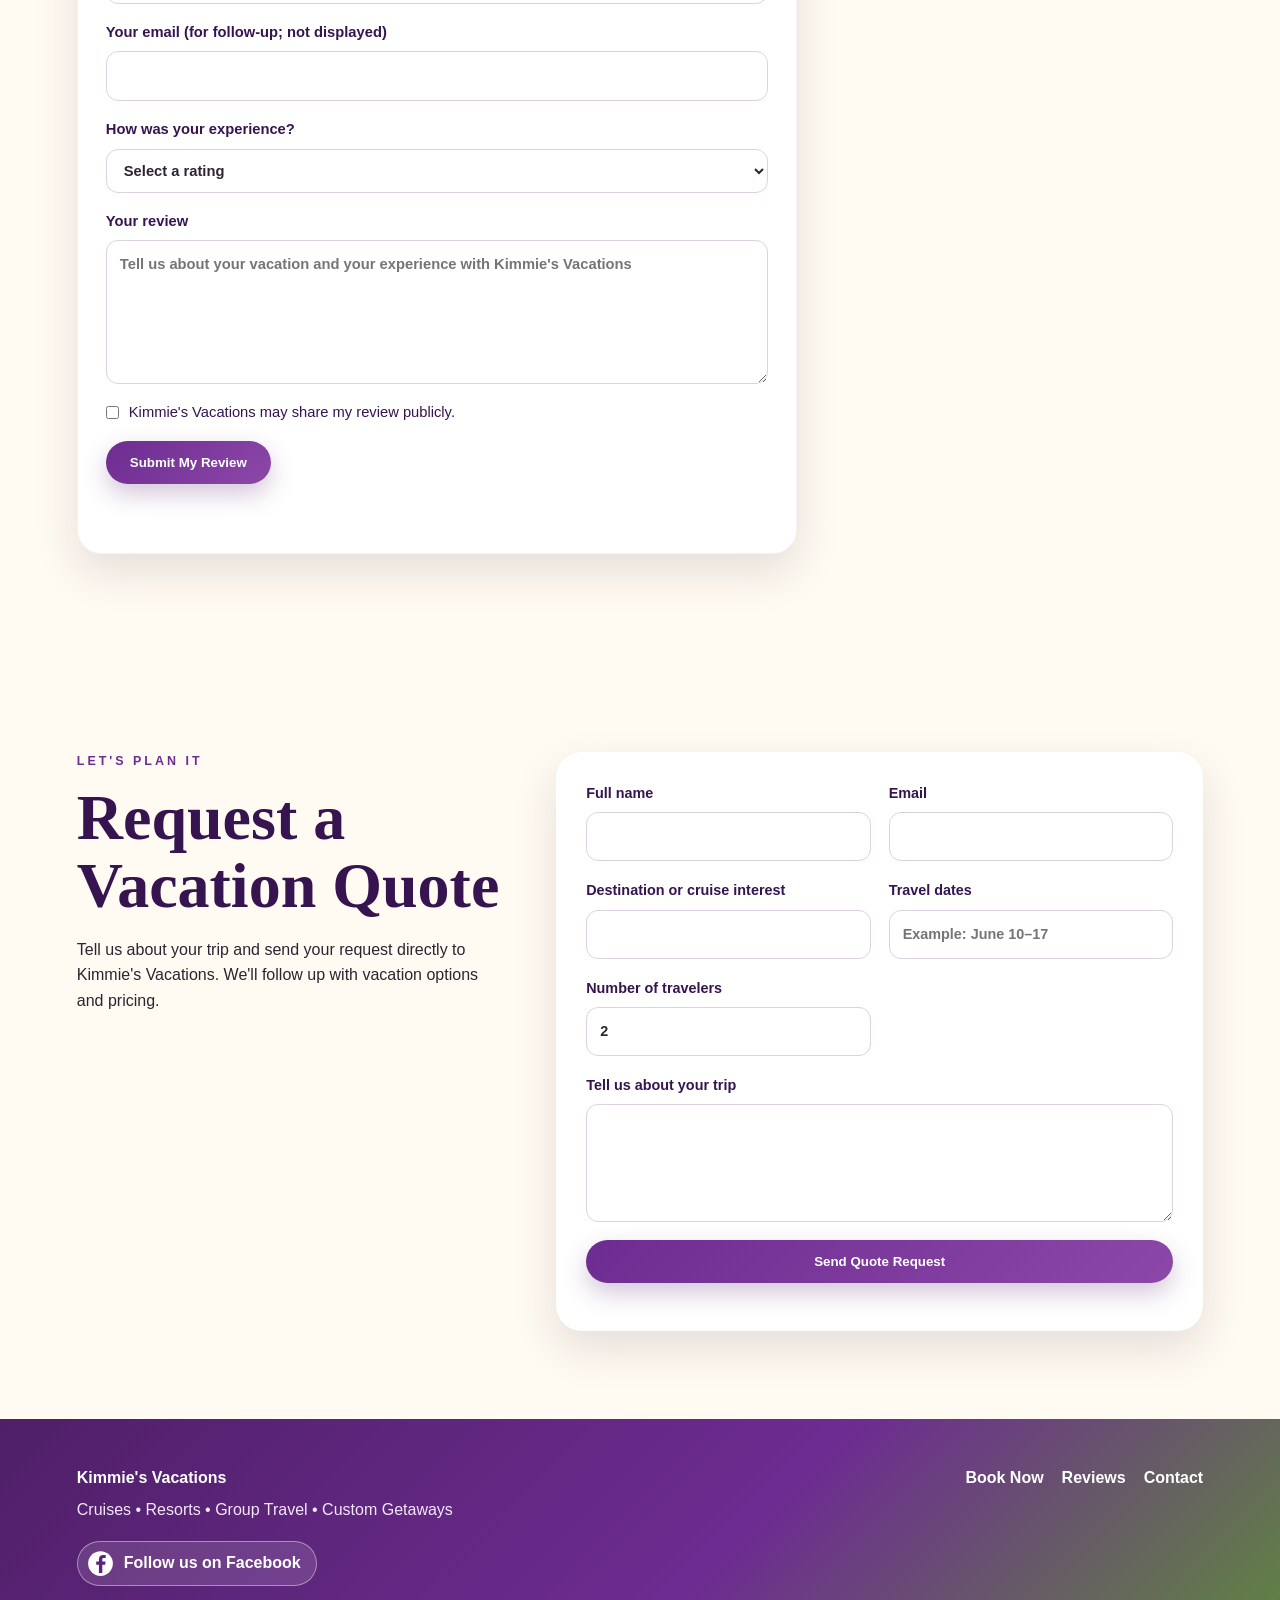
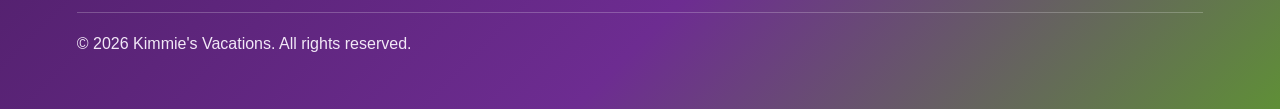
==== commit 699465e5: "Add Facebook traveler recommendations highlight and link to reviews" ====
--- a/index.html
+++ b/index.html
@@ -218,8 +218,20 @@
 
     <section id="reviews" class="section review-section">
       <p class="eyebrow">HAPPY TRAVELERS</p>
-      <h2>Share Your Travel Experience</h2>
-      <p class="section-lead">Have you traveled with Kimmie's Vacations? We would love to hear about your trip!</p>
+      <h2>What Our Travelers Are Saying</h2>
+      <p class="section-lead">Real traveler recommendations can help you book your next getaway with confidence.</p>
+      <div class="facebook-reviews-highlight">
+        <div class="facebook-reviews-icon" aria-hidden="true">
+          <svg viewBox="0 0 24 24" focusable="false"><circle cx="12" cy="12" r="11" fill="currentColor"/><path d="M13.6 20.5v-7.3h2.5l.4-2.9h-2.9V8.5c0-.8.2-1.4 1.4-1.4h1.6V4.5c-.3 0-1.2-.1-2.3-.1-2.2 0-3.7 1.3-3.7 3.8v2.1H8.2v2.9h2.4v7.3h3z" fill="#fff"/></svg>
+        </div>
+        <div class="facebook-reviews-copy">
+          <p class="facebook-reviews-kicker">FACEBOOK RECOMMENDATIONS</p>
+          <h3>100% recommended <span>· 65 reviews</span></h3>
+          <p>Shown on our Facebook business page in October 2026. Visit Facebook to read the latest customer recommendations.</p>
+        </div>
+        <a class="button primary facebook-reviews-button" href="https://www.facebook.com/kimmiesvacations/reviews/" target="_blank" rel="noopener noreferrer">Read Facebook Reviews ↗</a>
+      </div>
+      <p class="review-invite">Have you traveled with Kimmie's Vacations? We'd love to hear about your trip!</p>
       <a class="button primary" href="#leave-review">Leave a Review</a>
       <div id="leave-review" class="review-card review-form-card">
         <h3>Tell us how we did</h3>
--- a/styles.css
+++ b/styles.css
@@ -84,6 +84,10 @@
 .footer p{margin:.4rem 0;color:#f2e8f7}
 .footer-links{display:flex;gap:18px;flex-wrap:wrap}
 .footer-links a{text-decoration:none;font-weight:800}
+.facebook-link{display:inline-flex;align-items:center;gap:10px;width:max-content;max-width:100%;margin-top:12px;padding:8px 15px 8px 9px;border:1px solid rgba(255,255,255,.42);border-radius:999px;background:rgba(255,255,255,.12);color:#fff;text-decoration:none;font-weight:800;transition:background .2s ease,transform .2s ease}
+.facebook-link svg{width:27px;height:27px;flex-shrink:0}
+.facebook-link:hover,.facebook-link:focus-visible{background:rgba(255,255,255,.24);transform:translateY(-1px)}
+.facebook-link:focus-visible{outline:2px solid white;outline-offset:3px}
 .copyright{grid-column:1/-1;border-top:1px solid rgba(255,255,255,.22);padding-top:18px}
 @media(max-width:900px){
   .menu-toggle{display:block}
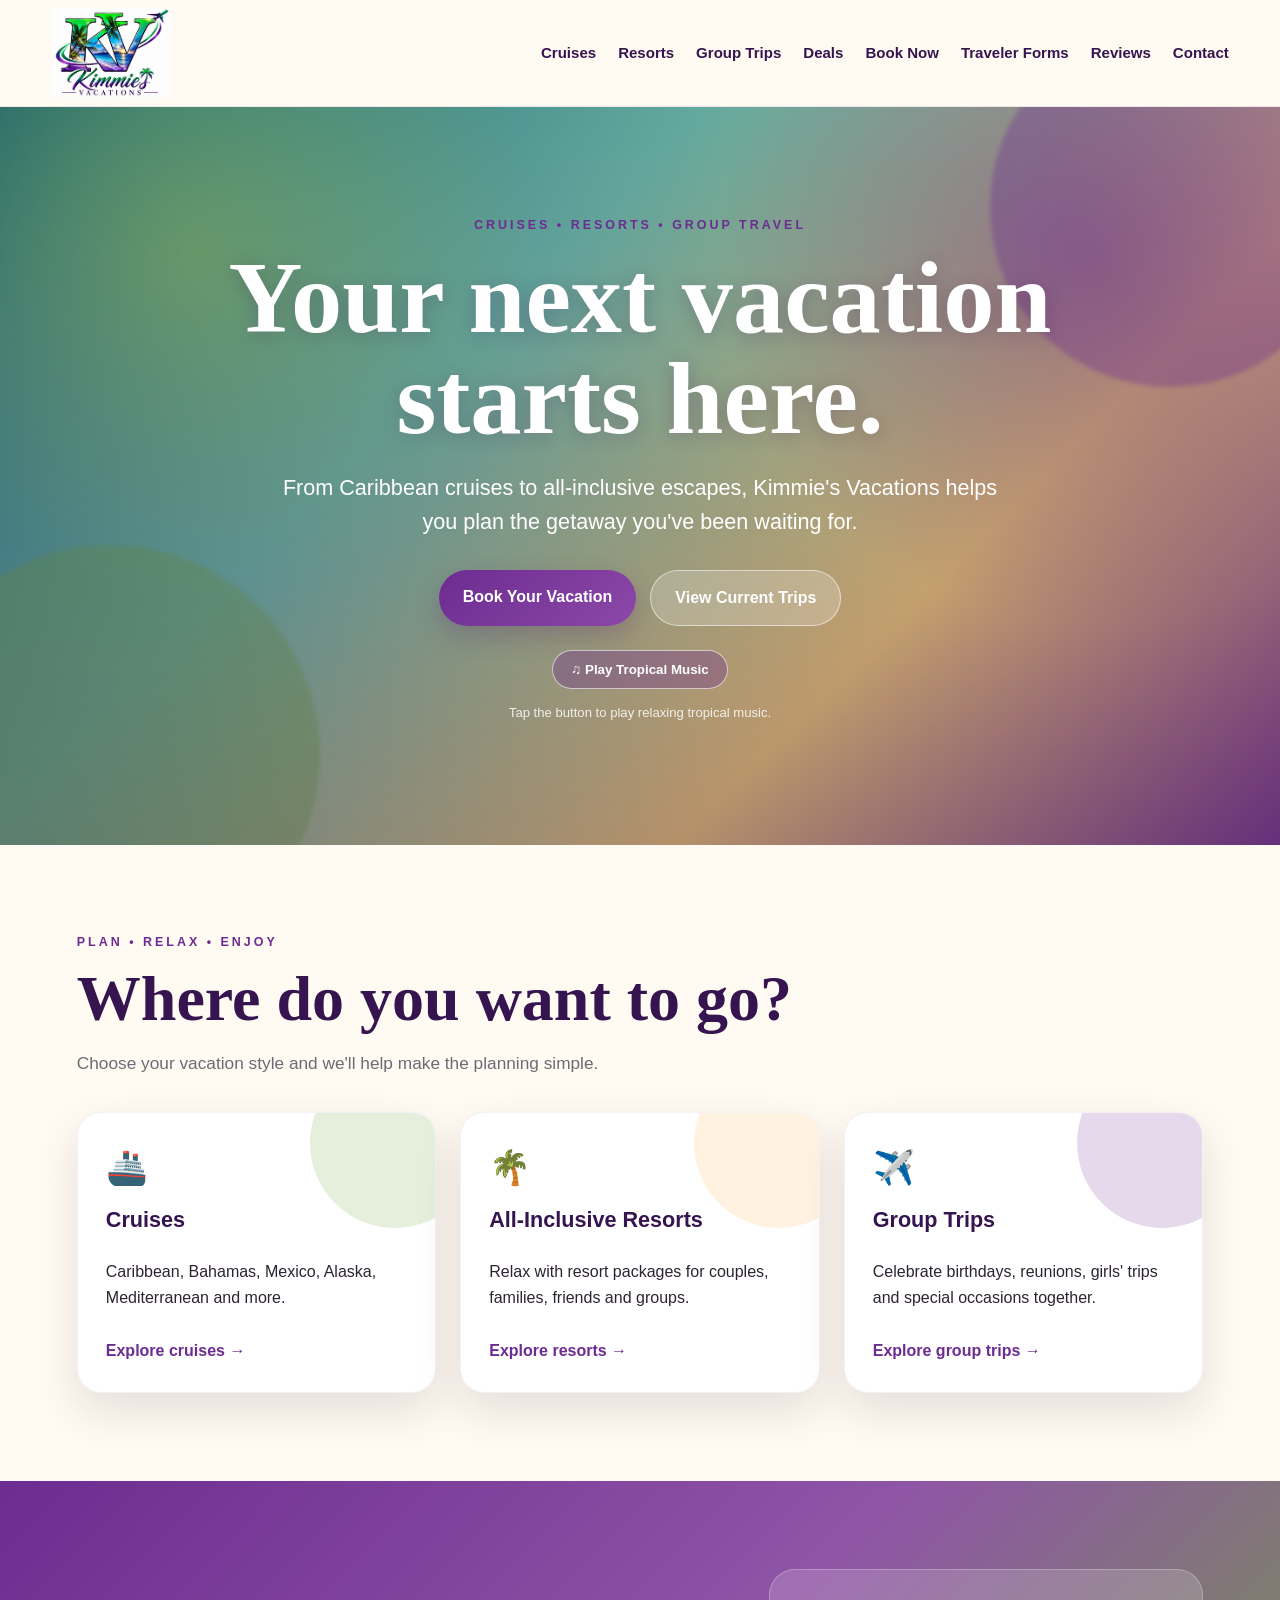
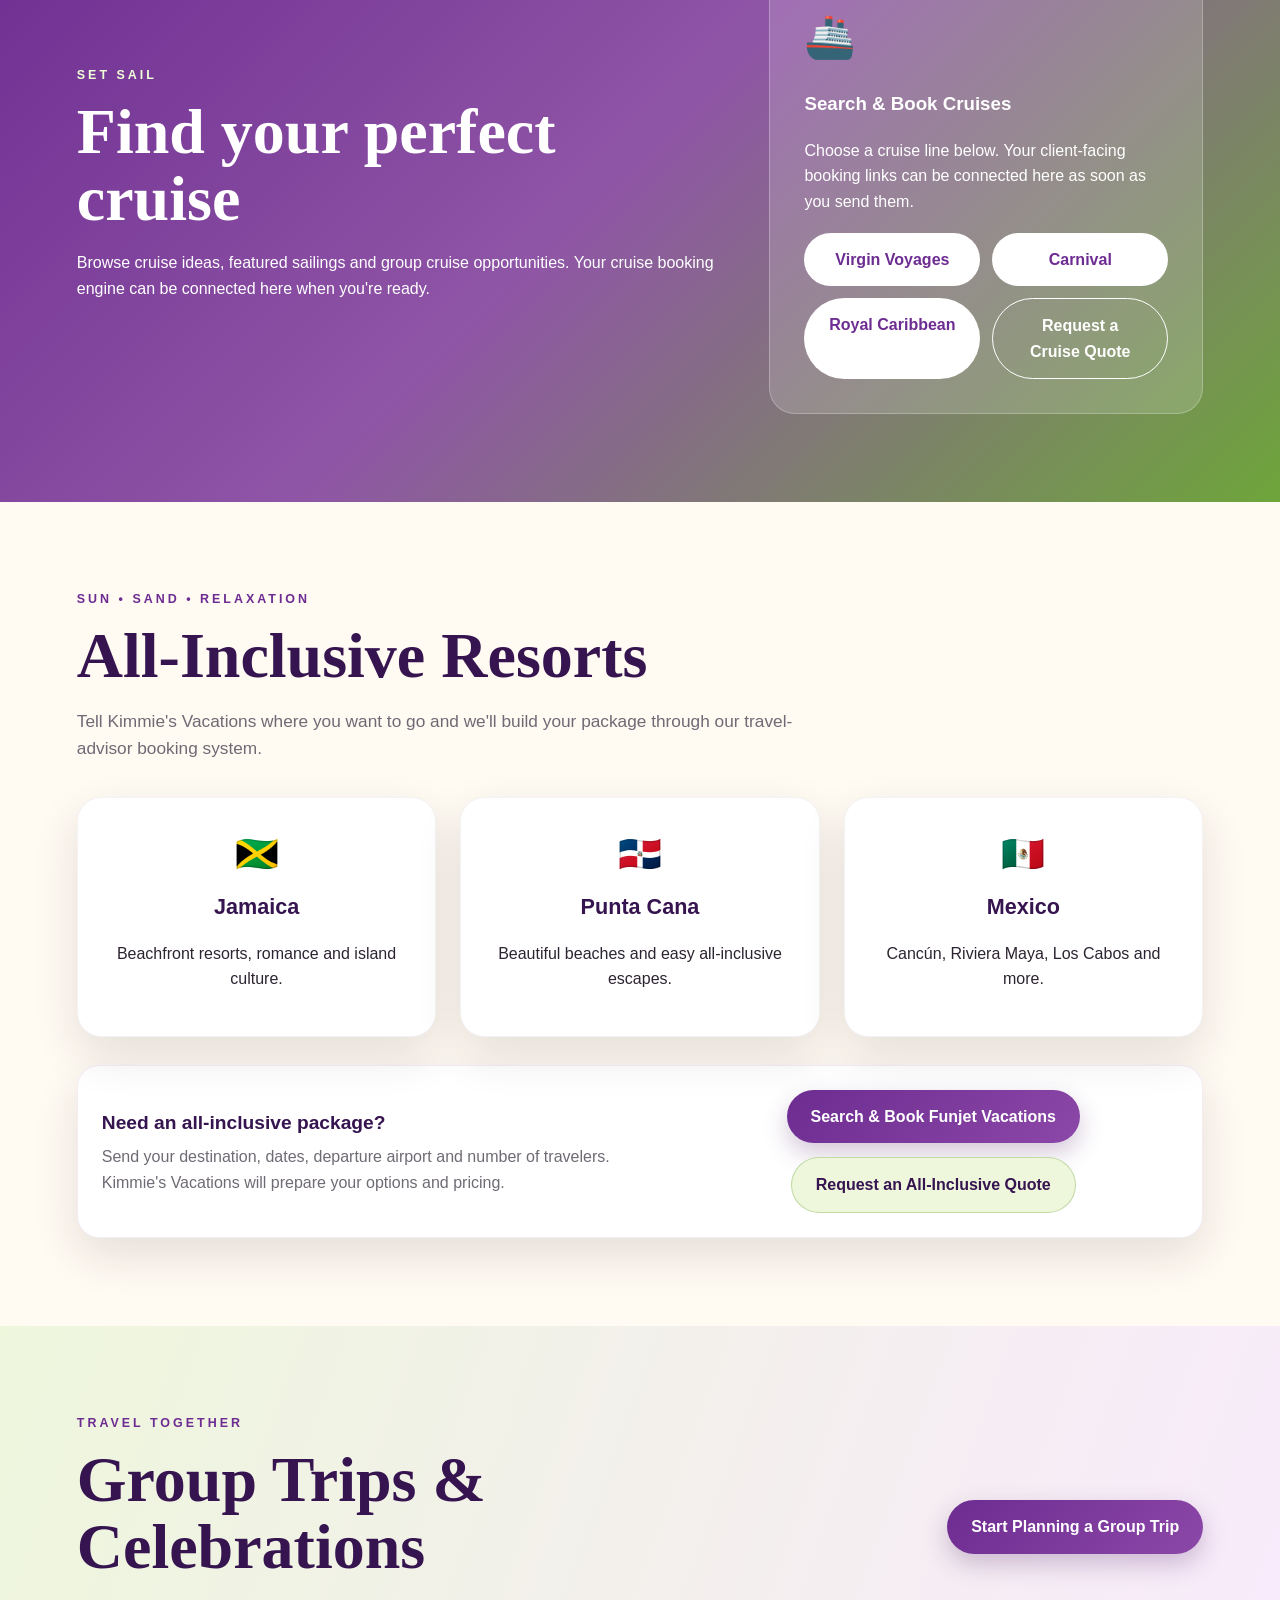
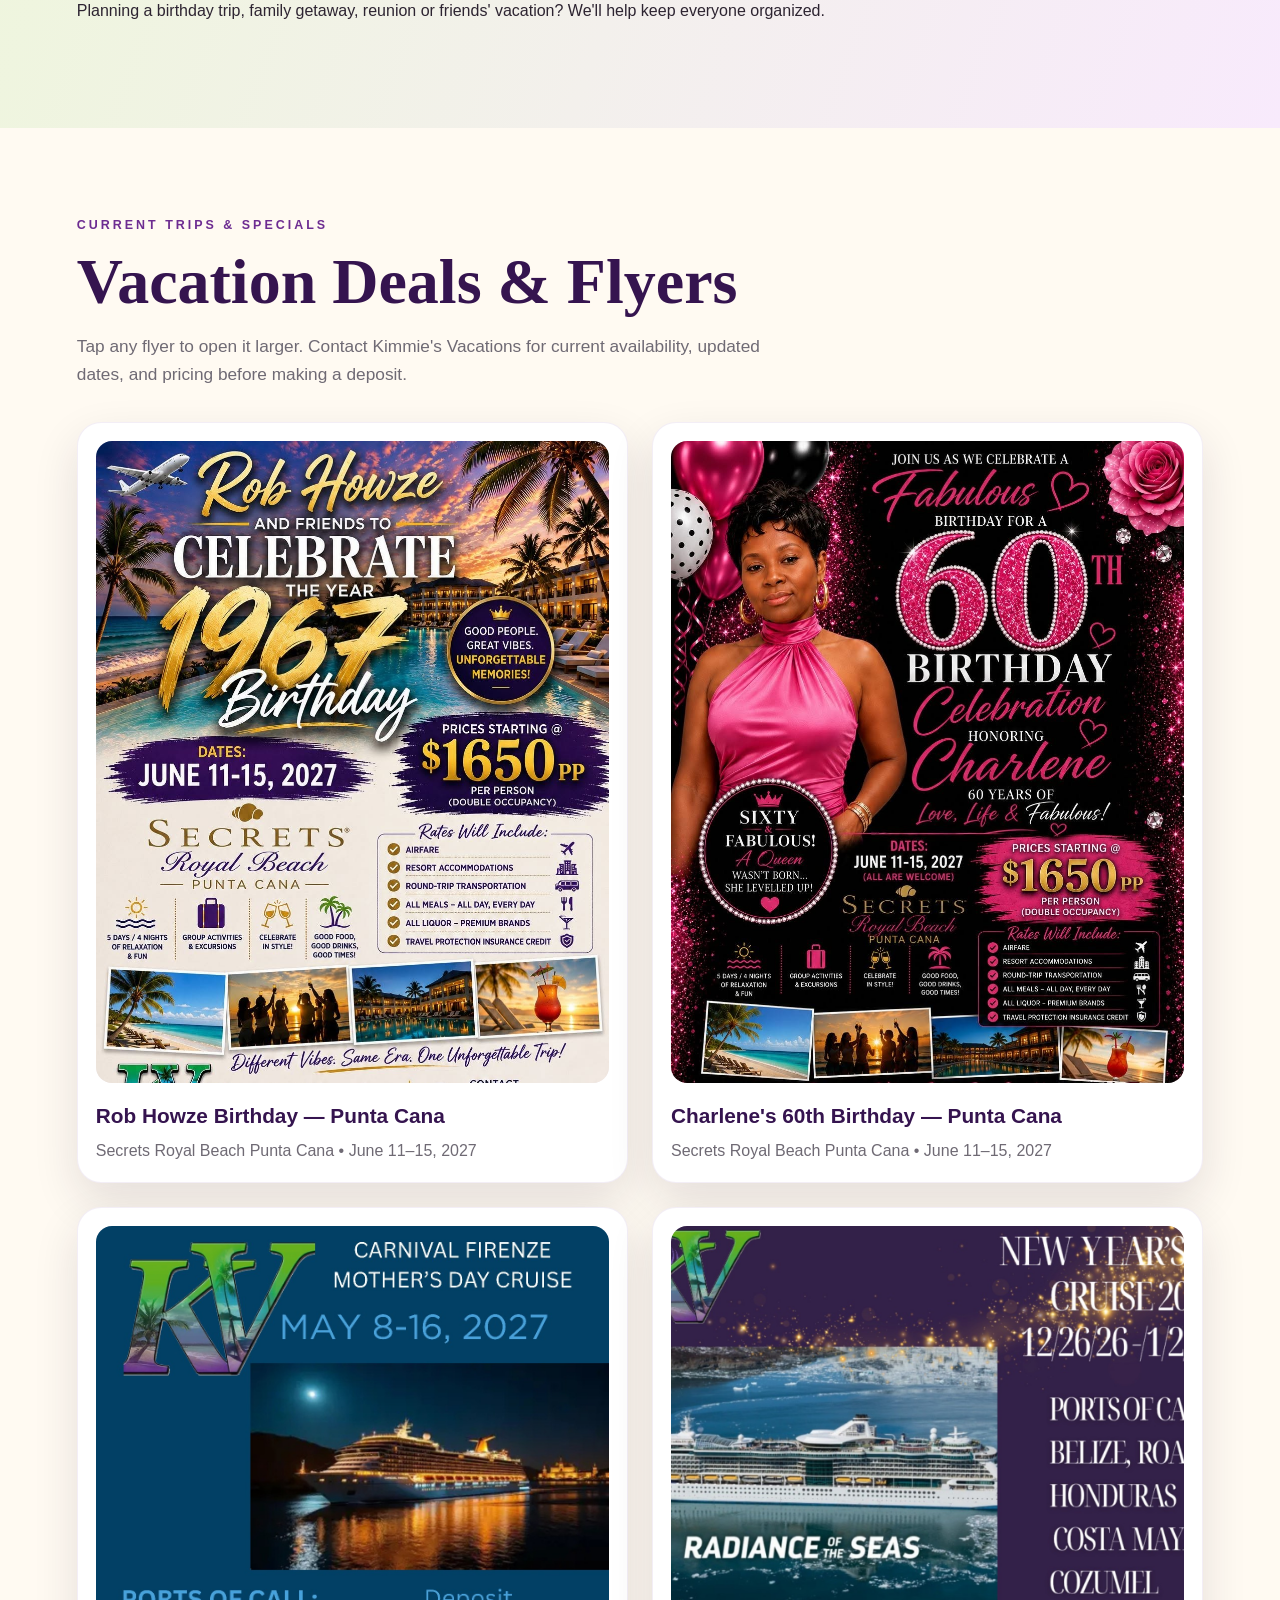
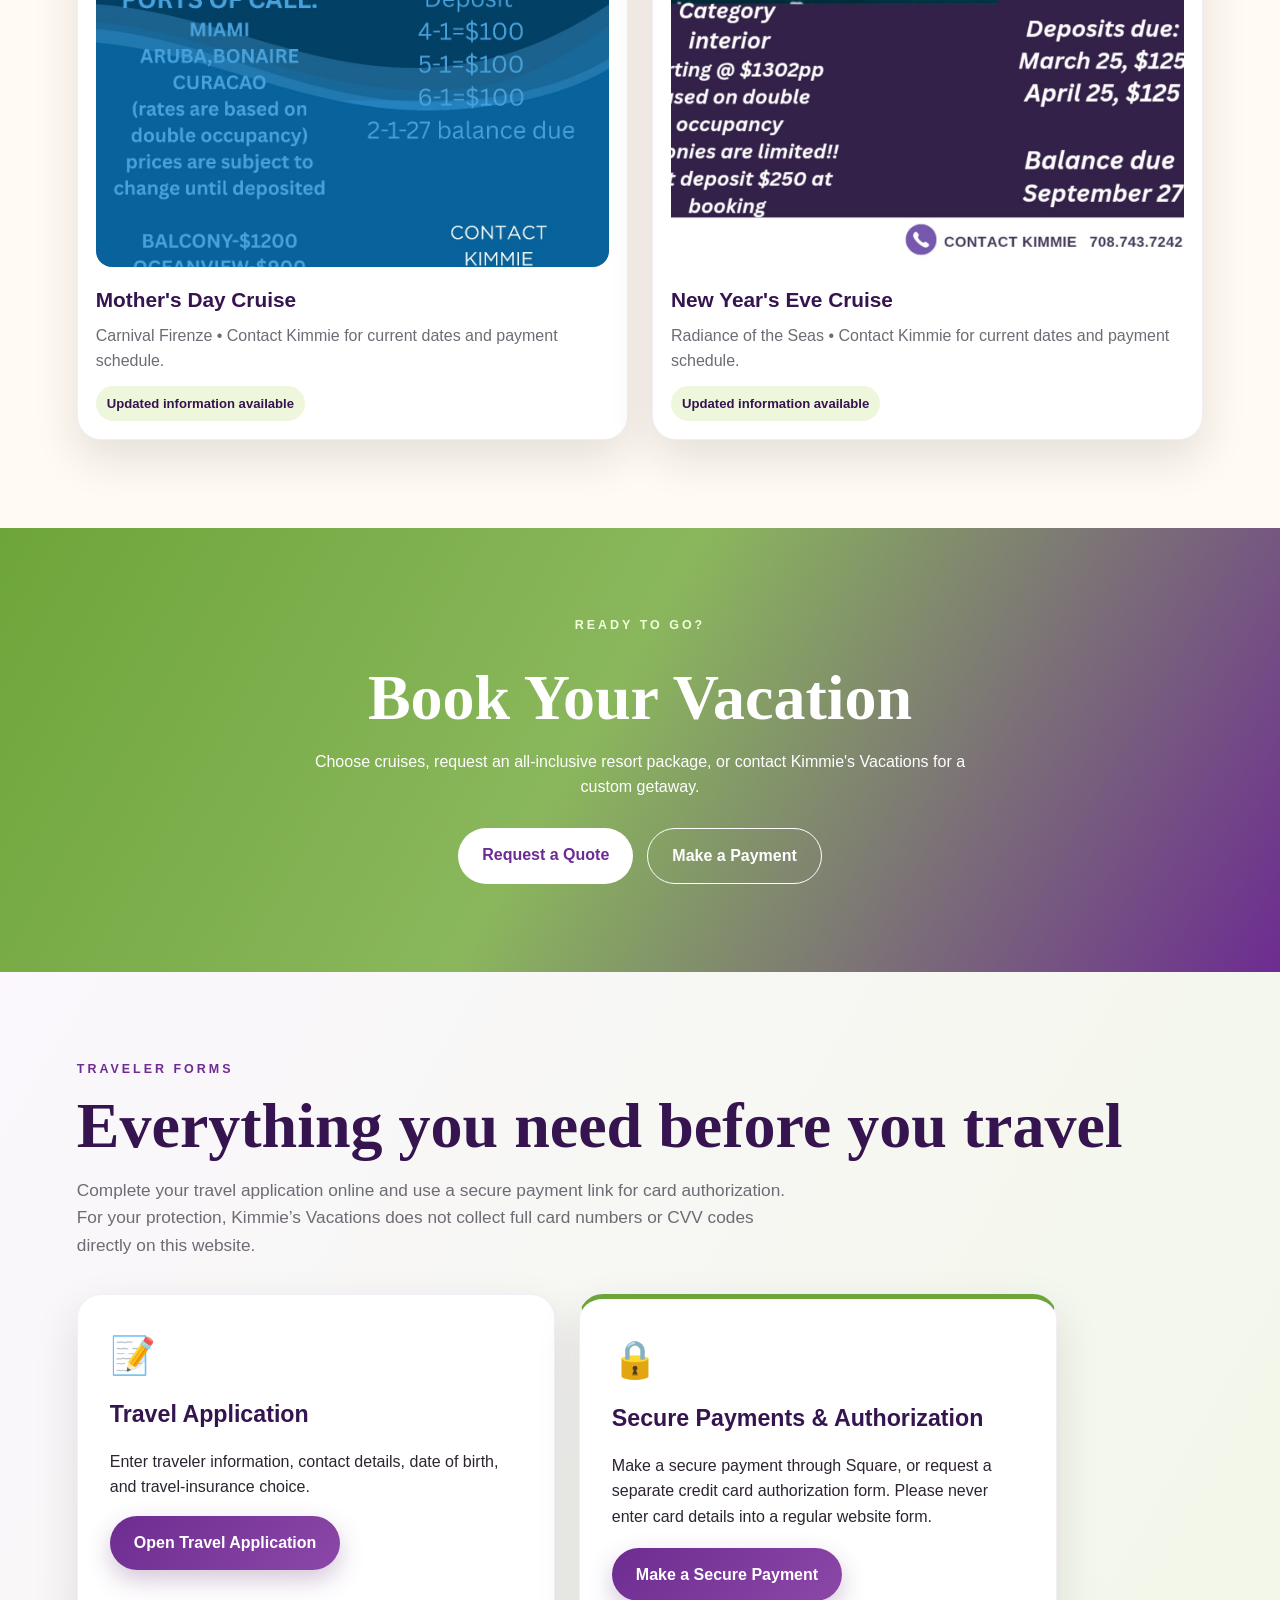
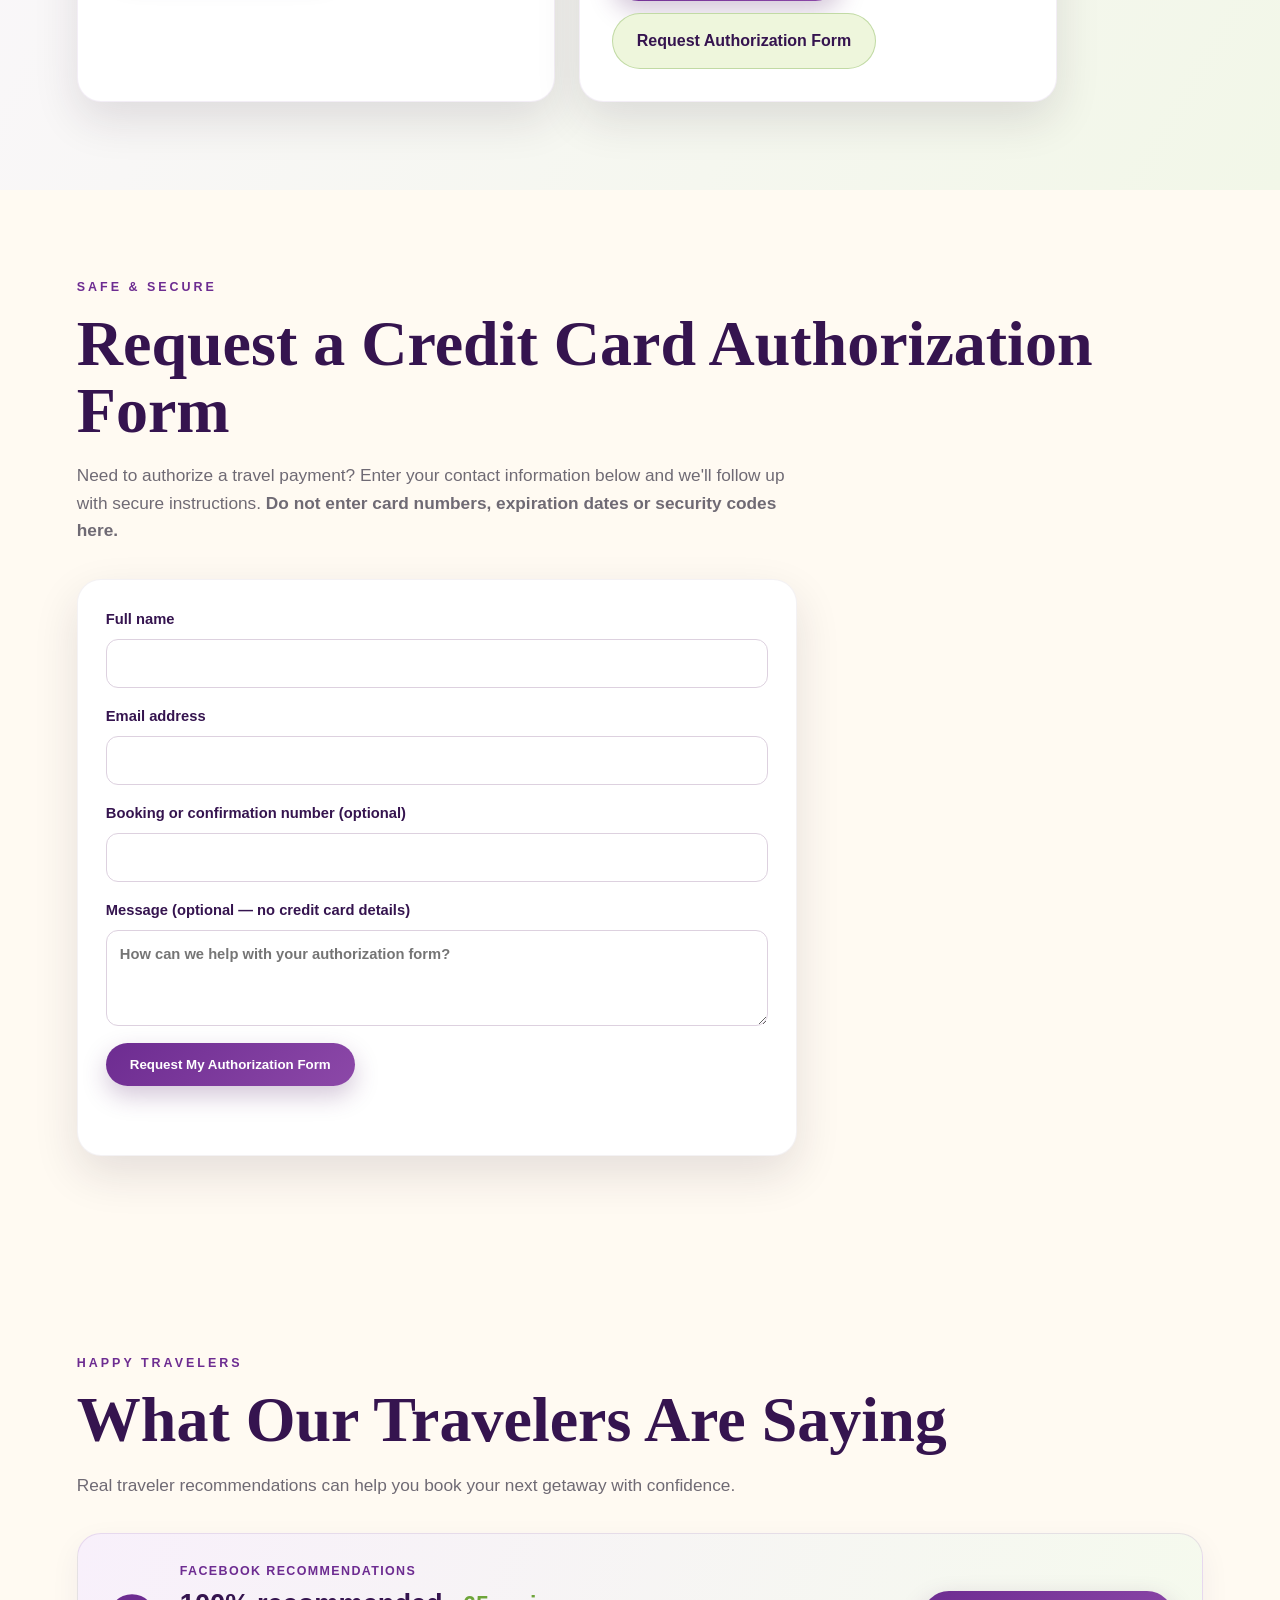
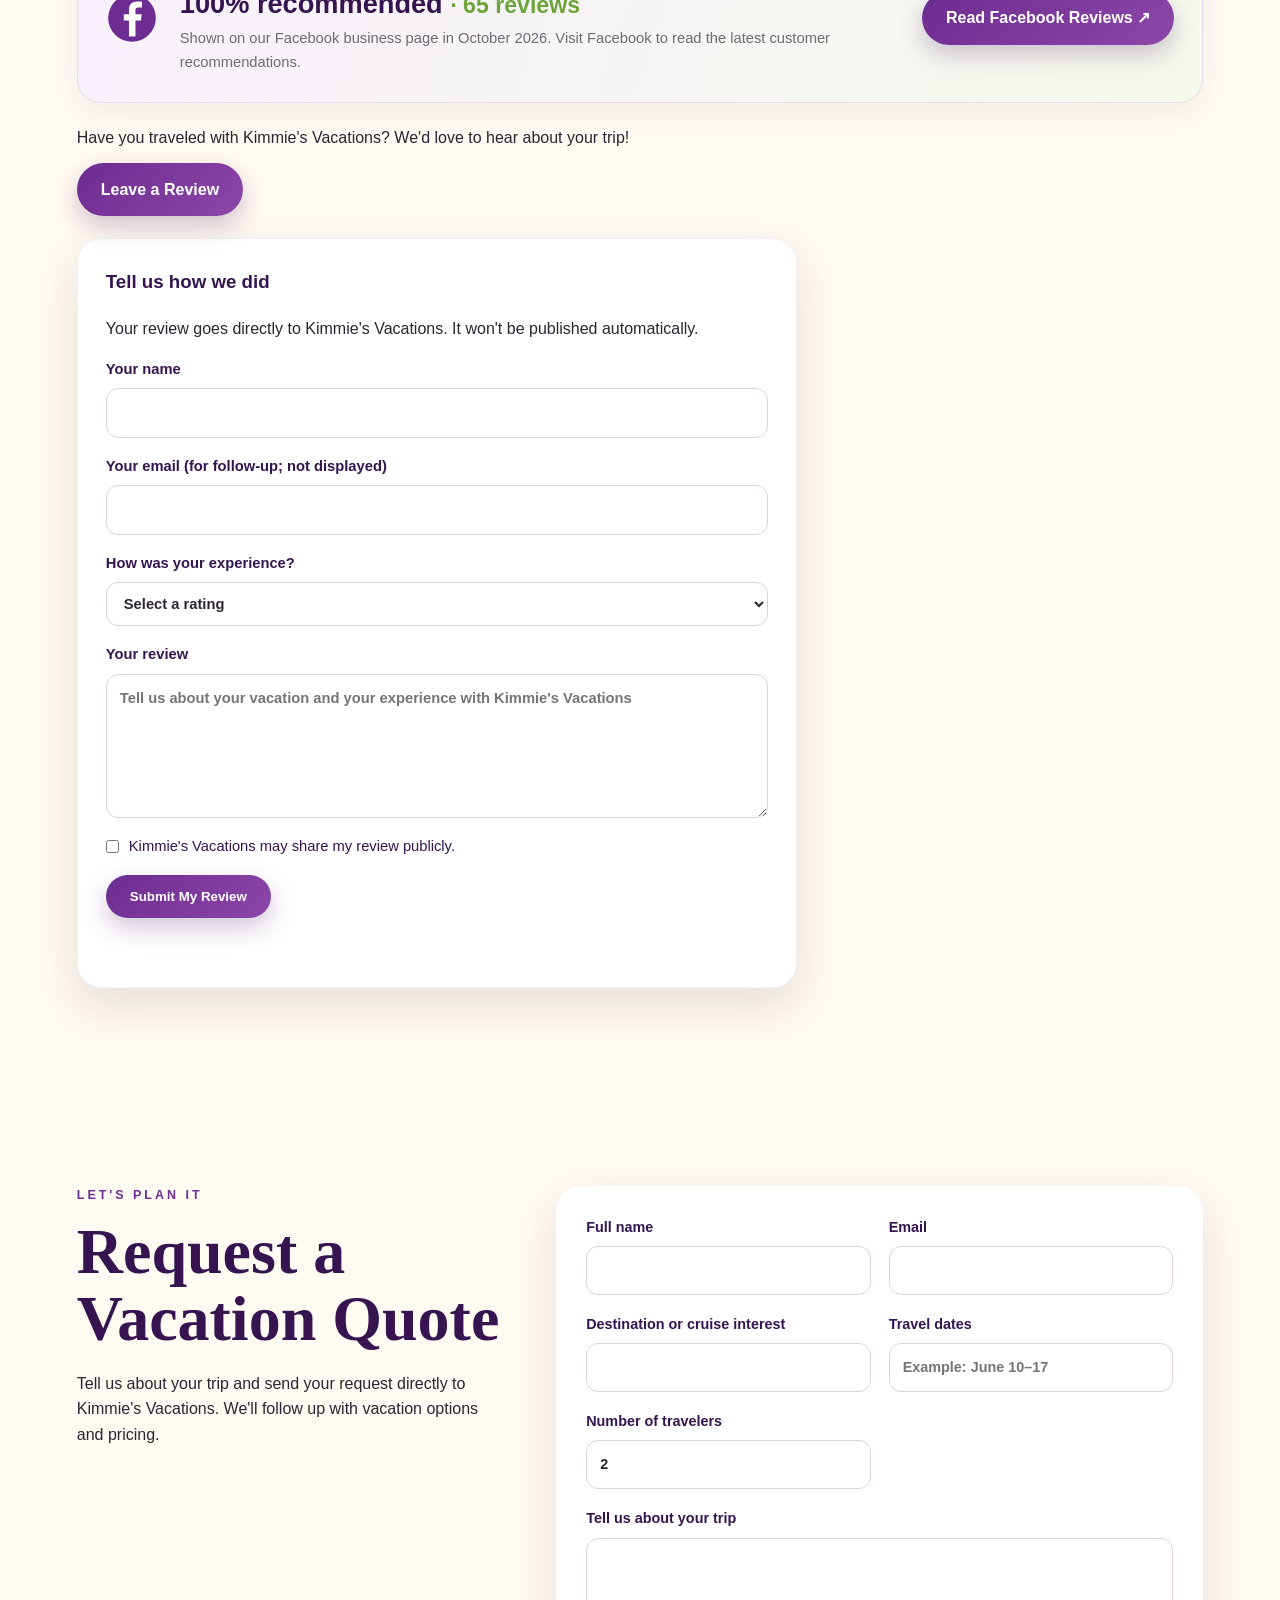
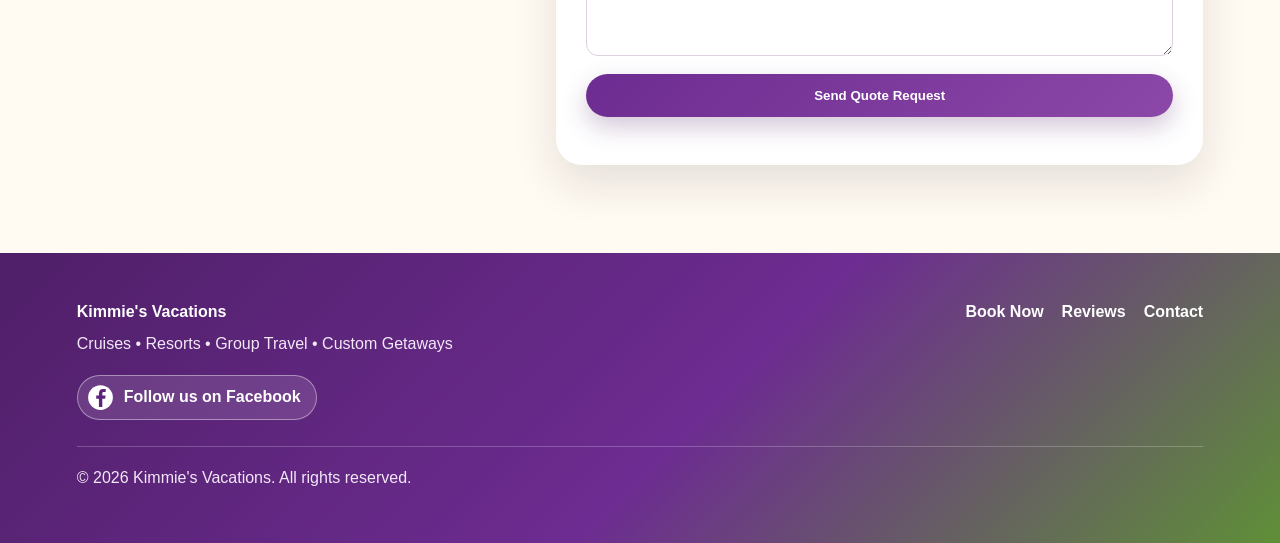
==== commit 9c452caf: "Set compact intrinsic dimensions for Facebook icons" ====
--- a/index.html
+++ b/index.html
@@ -222,7 +222,7 @@
       <p class="section-lead">Real traveler recommendations can help you book your next getaway with confidence.</p>
       <div class="facebook-reviews-highlight">
         <div class="facebook-reviews-icon" aria-hidden="true">
-          <svg viewBox="0 0 24 24" focusable="false"><circle cx="12" cy="12" r="11" fill="currentColor"/><path d="M13.6 20.5v-7.3h2.5l.4-2.9h-2.9V8.5c0-.8.2-1.4 1.4-1.4h1.6V4.5c-.3 0-1.2-.1-2.3-.1-2.2 0-3.7 1.3-3.7 3.8v2.1H8.2v2.9h2.4v7.3h3z" fill="#fff"/></svg>
+          <svg width="28" height="28" viewBox="0 0 24 24" focusable="false"><circle cx="12" cy="12" r="11" fill="currentColor"/><path d="M13.6 20.5v-7.3h2.5l.4-2.9h-2.9V8.5c0-.8.2-1.4 1.4-1.4h1.6V4.5c-.3 0-1.2-.1-2.3-.1-2.2 0-3.7 1.3-3.7 3.8v2.1H8.2v2.9h2.4v7.3h3z" fill="#fff"/></svg>
         </div>
         <div class="facebook-reviews-copy">
           <p class="facebook-reviews-kicker">FACEBOOK RECOMMENDATIONS</p>
@@ -292,7 +292,7 @@
       <strong>Kimmie's Vacations</strong>
       <p>Cruises • Resorts • Group Travel • Custom Getaways</p>
       <a class="facebook-link" href="https://www.facebook.com/kimmiesvacations/" target="_blank" rel="noopener noreferrer" aria-label="Visit Kimmie's Vacations on Facebook (opens in a new tab)">
-        <svg viewBox="0 0 24 24" aria-hidden="true" focusable="false">
+        <svg width="22" height="22" viewBox="0 0 24 24" aria-hidden="true" focusable="false">
           <circle cx="12" cy="12" r="11" fill="#ffffff"/>
           <path d="M13.6 20.5v-7.3h2.5l.4-2.9h-2.9V8.5c0-.8.2-1.4 1.4-1.4h1.6V4.5c-.3 0-1.2-.1-2.3-.1-2.2 0-3.7 1.3-3.7 3.8v2.1H8.2v2.9h2.4v7.3h3z" fill="#5b2379"/>
         </svg>
--- a/styles.css
+++ b/styles.css
@@ -185,3 +185,16 @@
   .form-actions{flex-direction:column}
   .form-actions .button{width:100%}
 }
+
+/* Facebook customer recommendations */
+.facebook-reviews-highlight{display:flex;align-items:center;gap:22px;flex-wrap:wrap;margin:28px 0 22px;padding:28px;border:1px solid rgba(109,44,145,.12);border-radius:24px;background:linear-gradient(110deg,#f8f0fb 0%,#f5faed 100%);box-shadow:0 10px 30px rgba(53,20,79,.06)}
+.facebook-reviews-icon{display:grid;place-items:center;flex:0 0 52px;width:52px;height:52px;color:var(--purple)}
+.facebook-reviews-icon svg{display:block;width:52px;height:52px}
+.facebook-reviews-copy{flex:1 1 310px;min-width:0}
+.facebook-reviews-kicker{margin:0 0 5px;color:var(--purple);font-size:.78rem;letter-spacing:.11em;font-weight:800}
+.facebook-reviews-copy h3{margin:0 0 6px;color:var(--deep-purple);font-size:clamp(1.3rem,2.6vw,1.7rem);line-height:1.25}
+.facebook-reviews-copy h3 span{font-size:.85em;font-weight:600;color:var(--green)}
+.facebook-reviews-copy>p:last-child{margin:0;color:var(--muted);font-size:.92rem}
+.facebook-reviews-button{flex-shrink:0;text-align:center}
+.review-invite{margin:22px 0 12px}
+@media(max-width:620px){.facebook-reviews-highlight{padding:22px;gap:15px}.facebook-reviews-button{width:100%}}
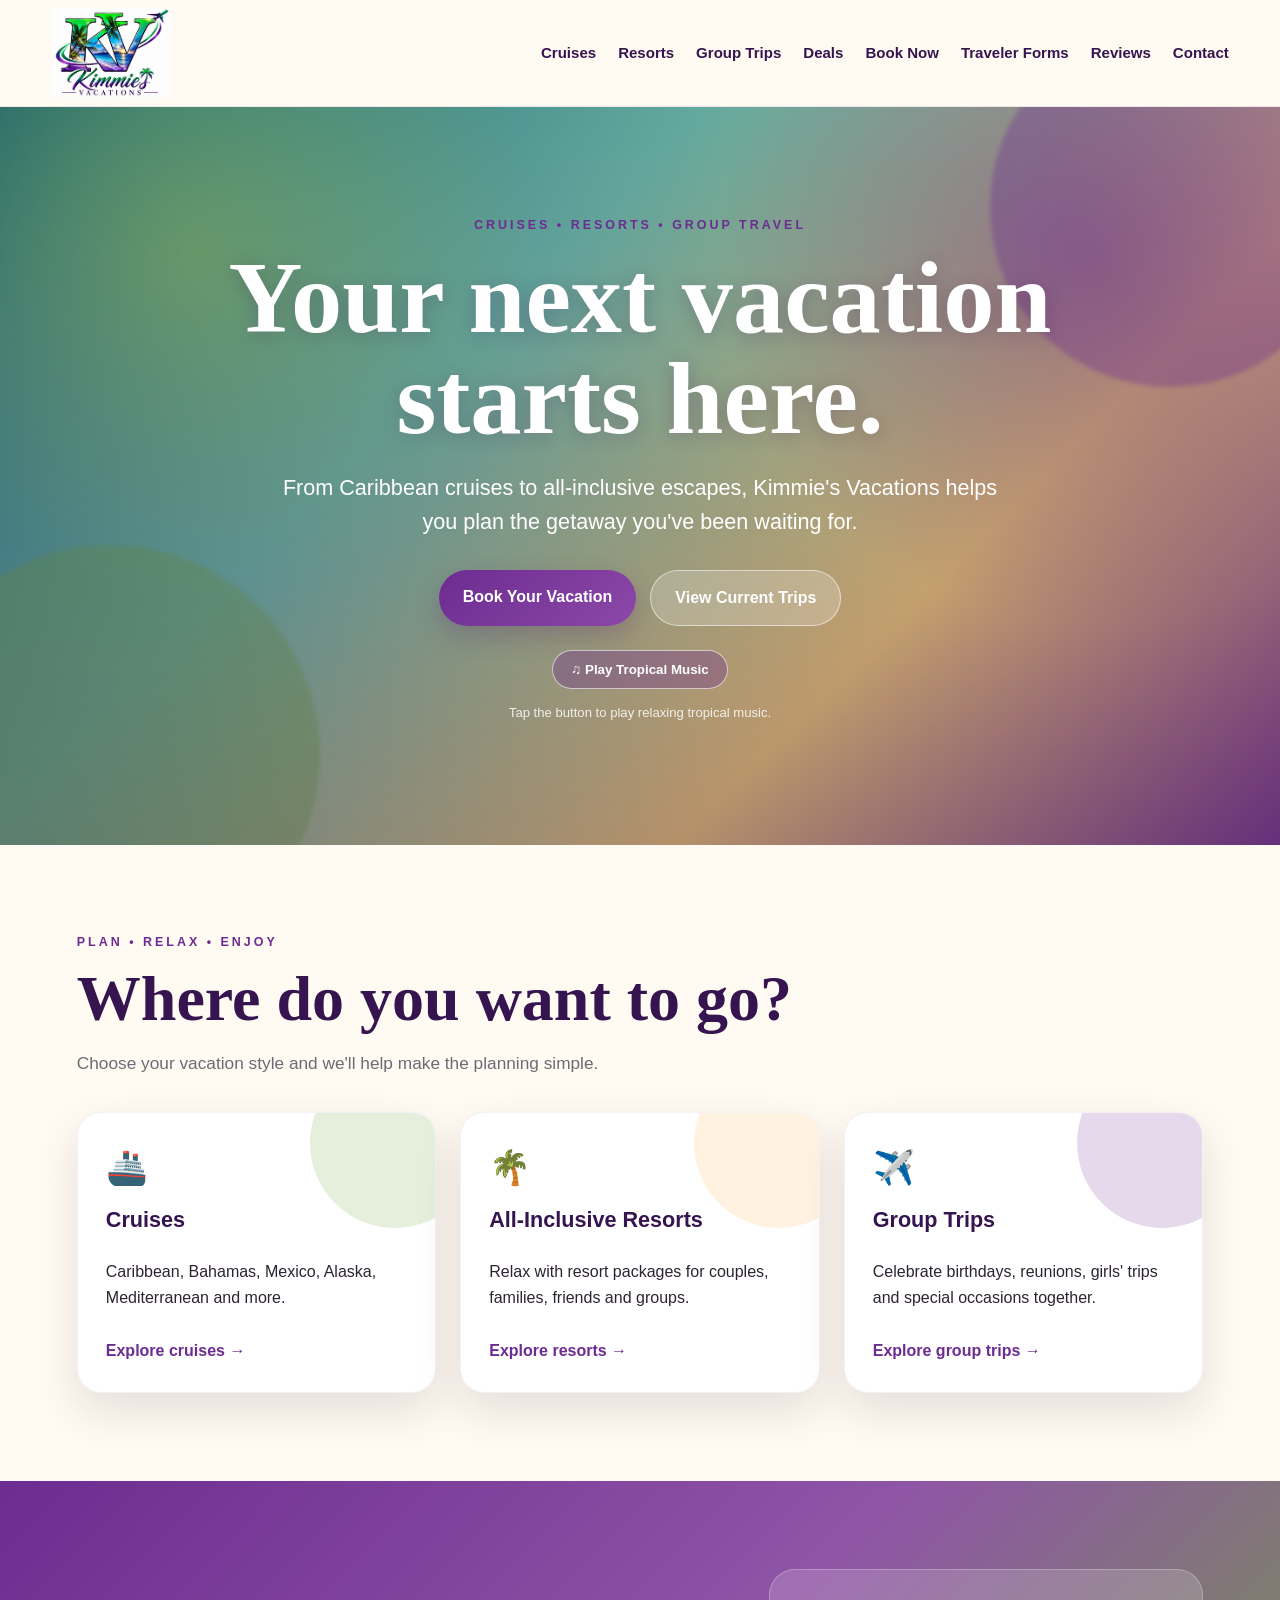
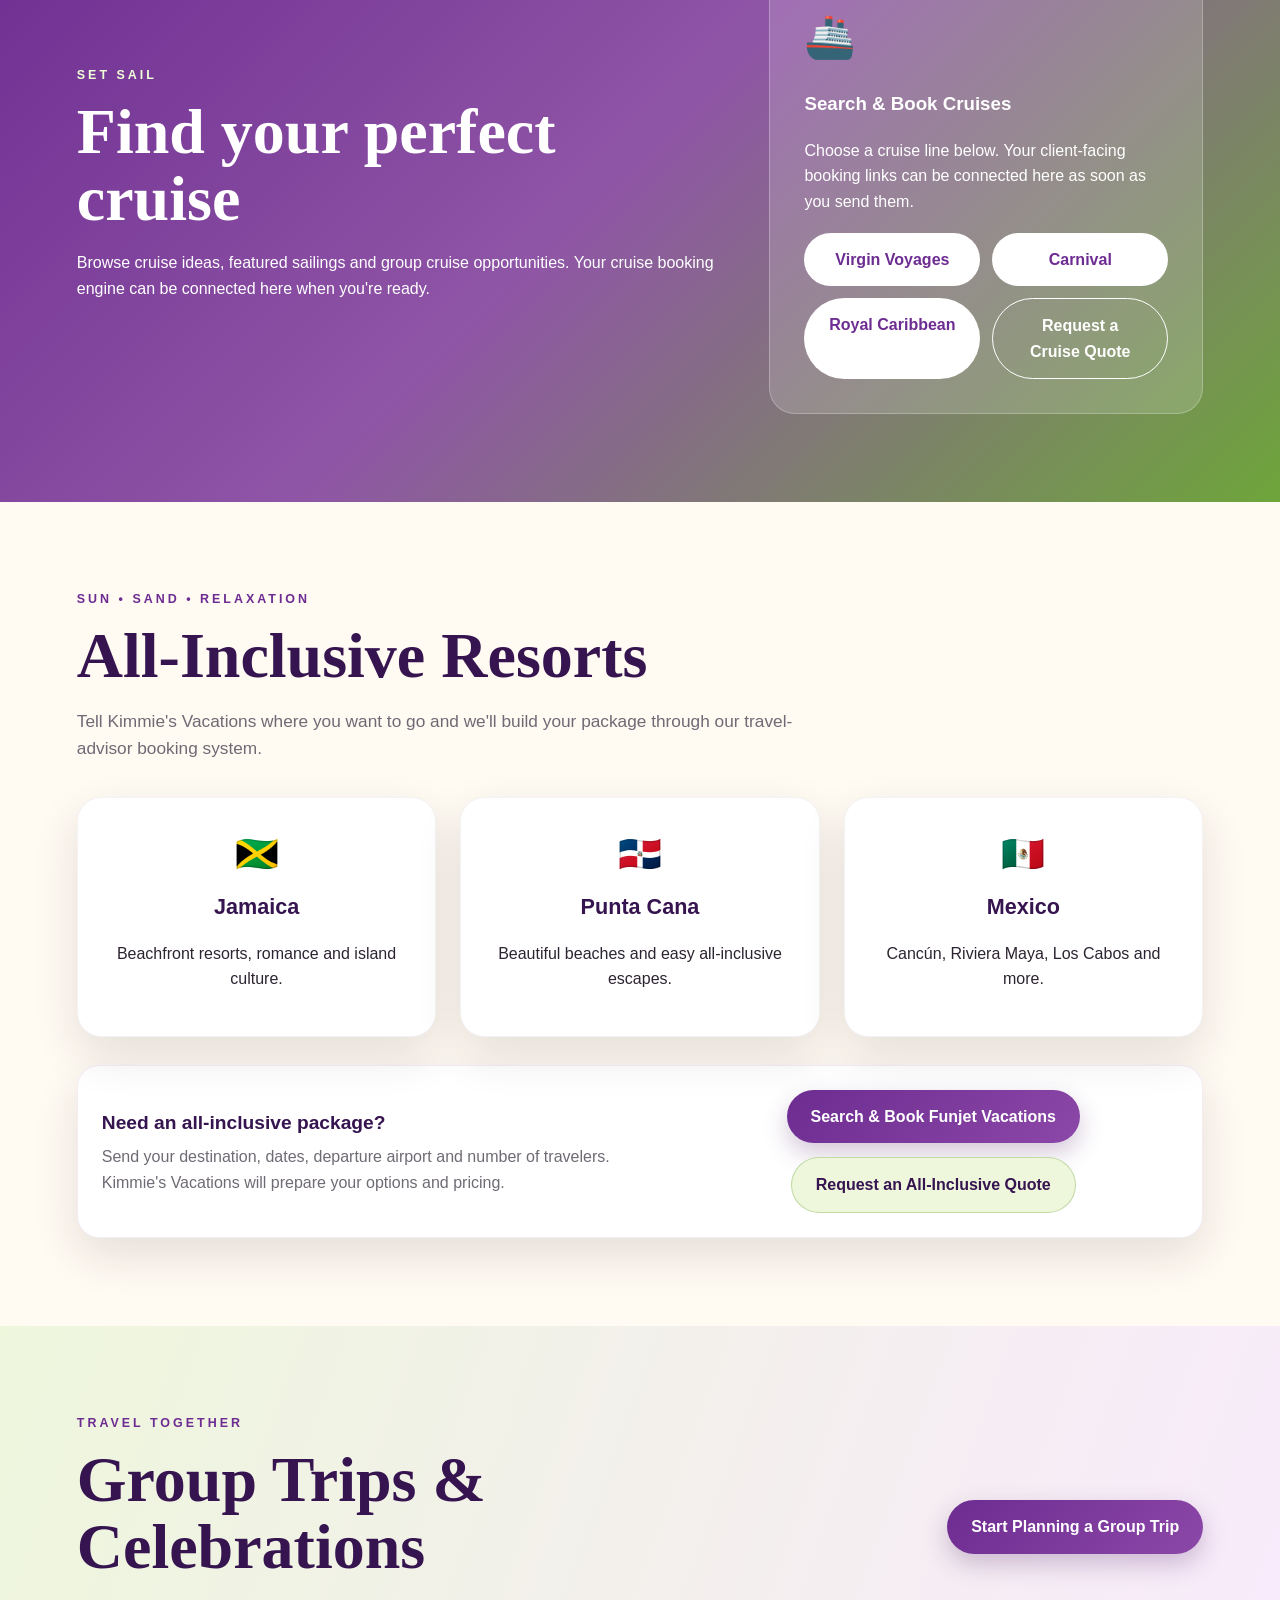
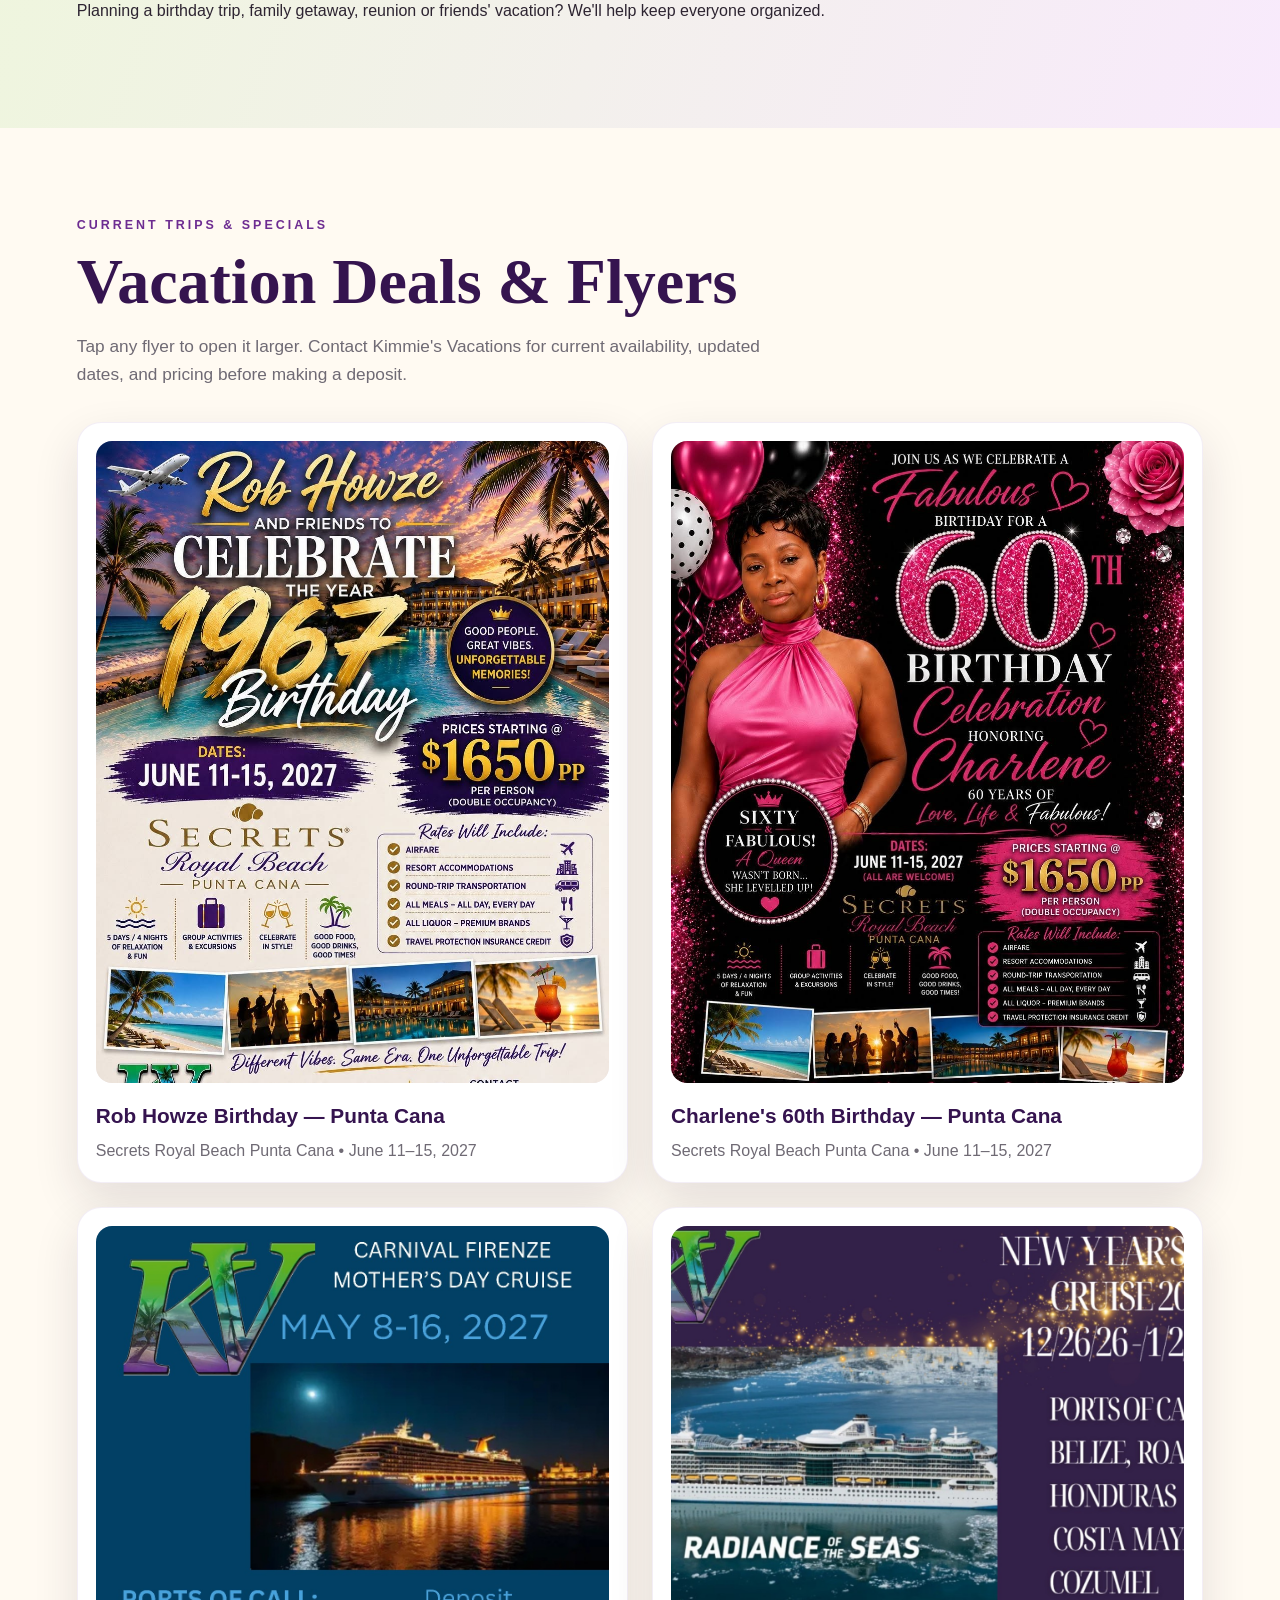
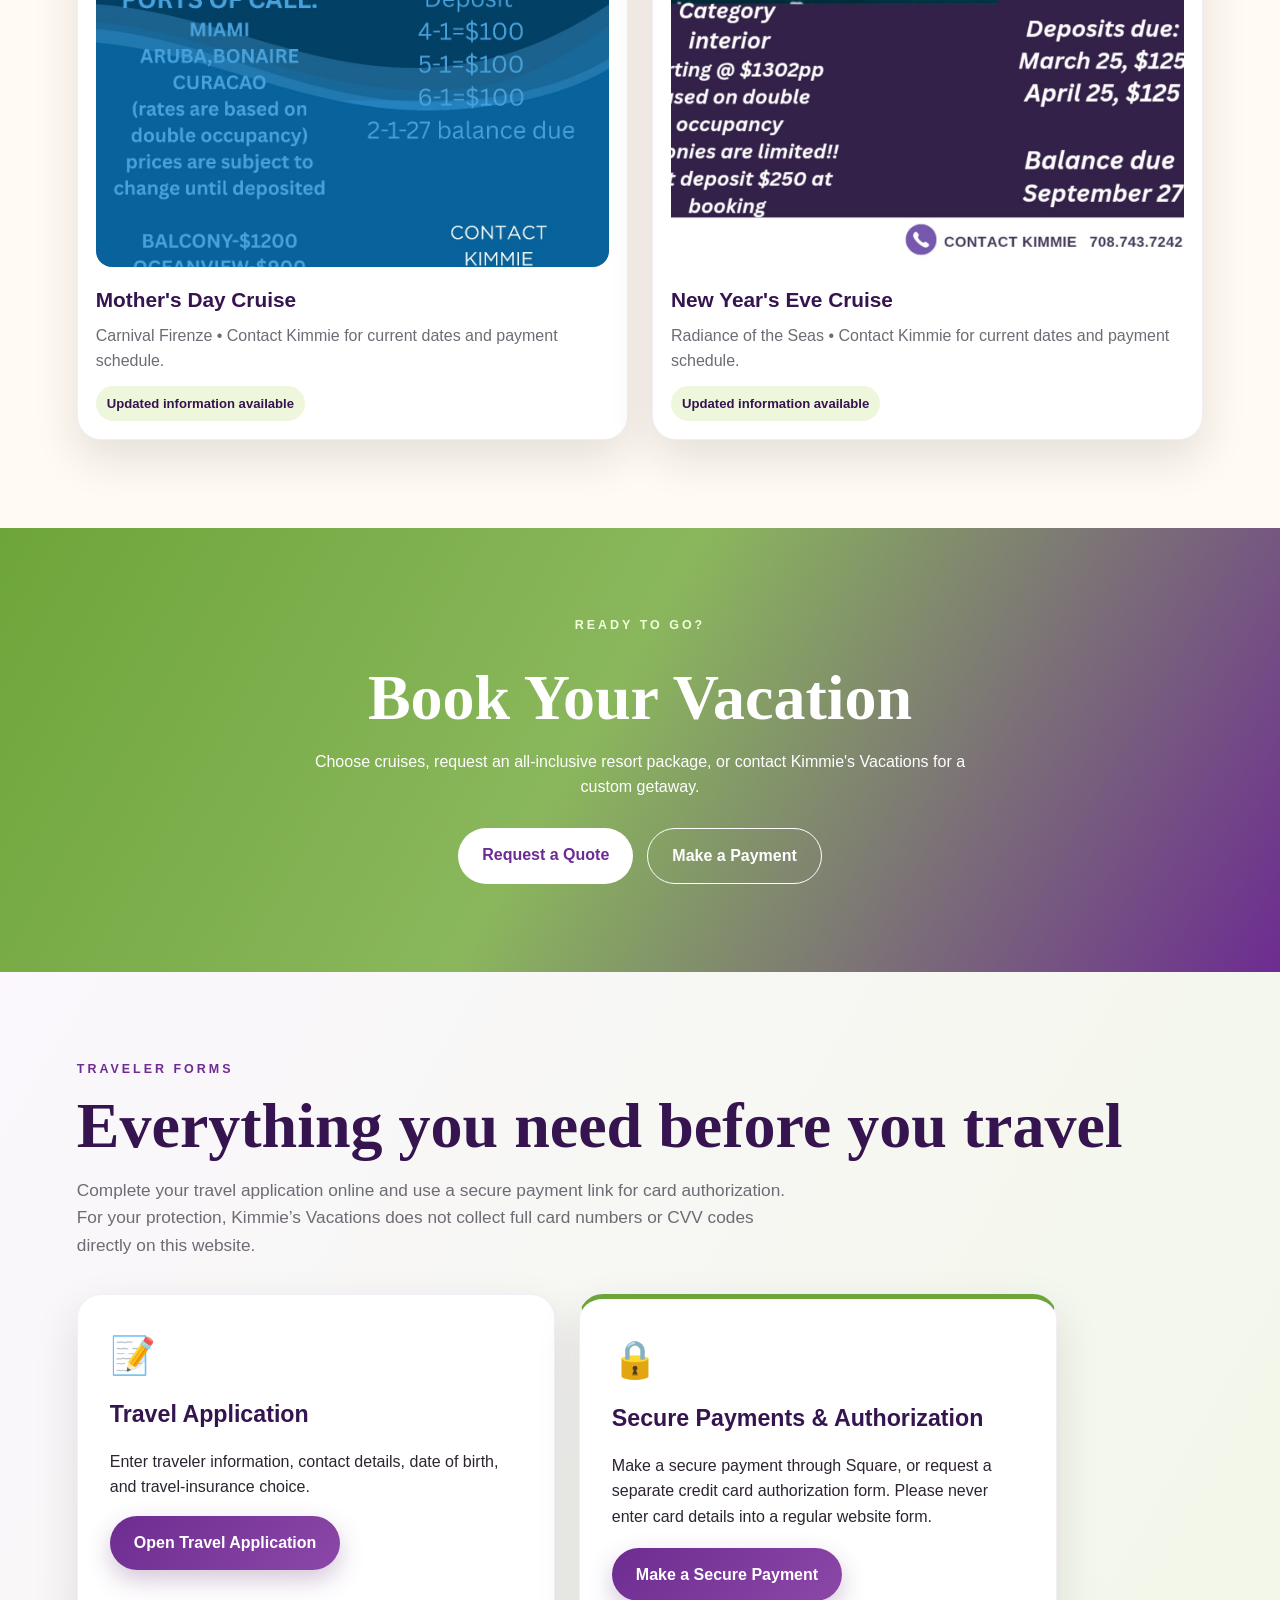
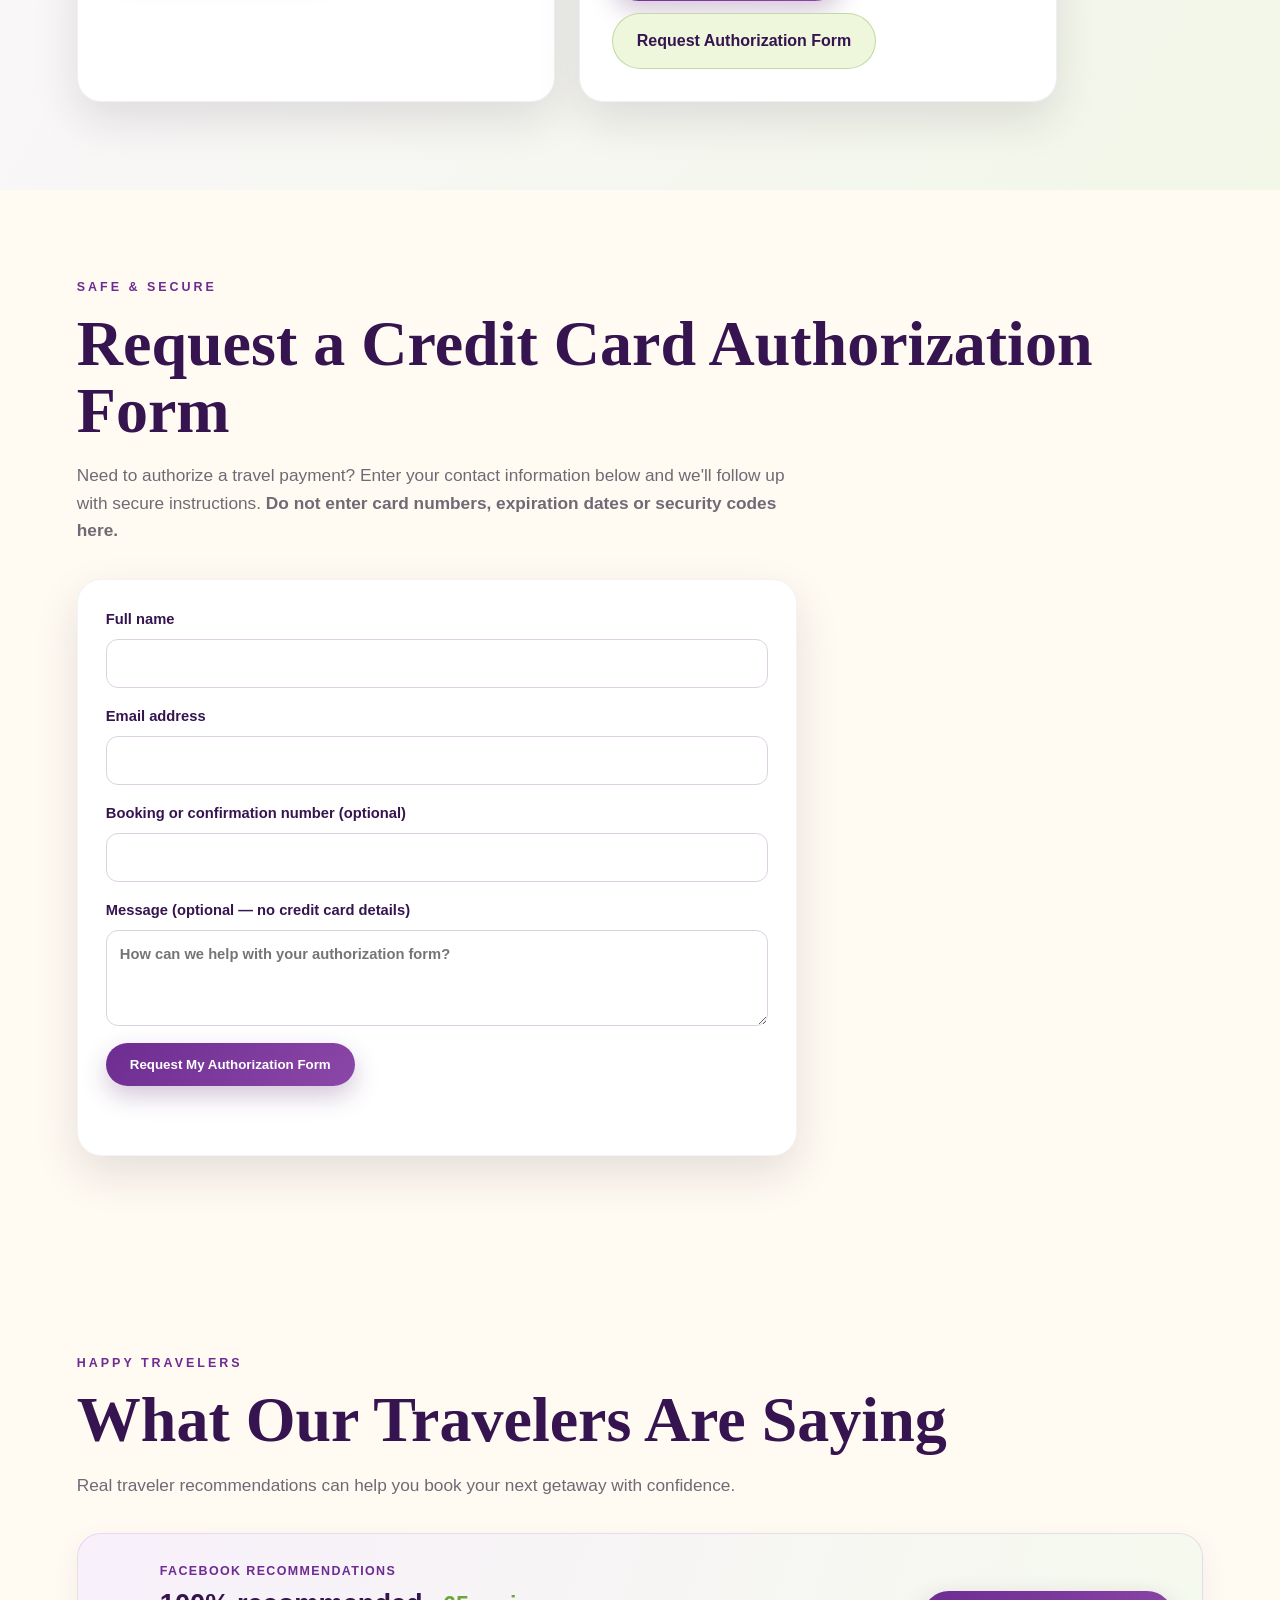
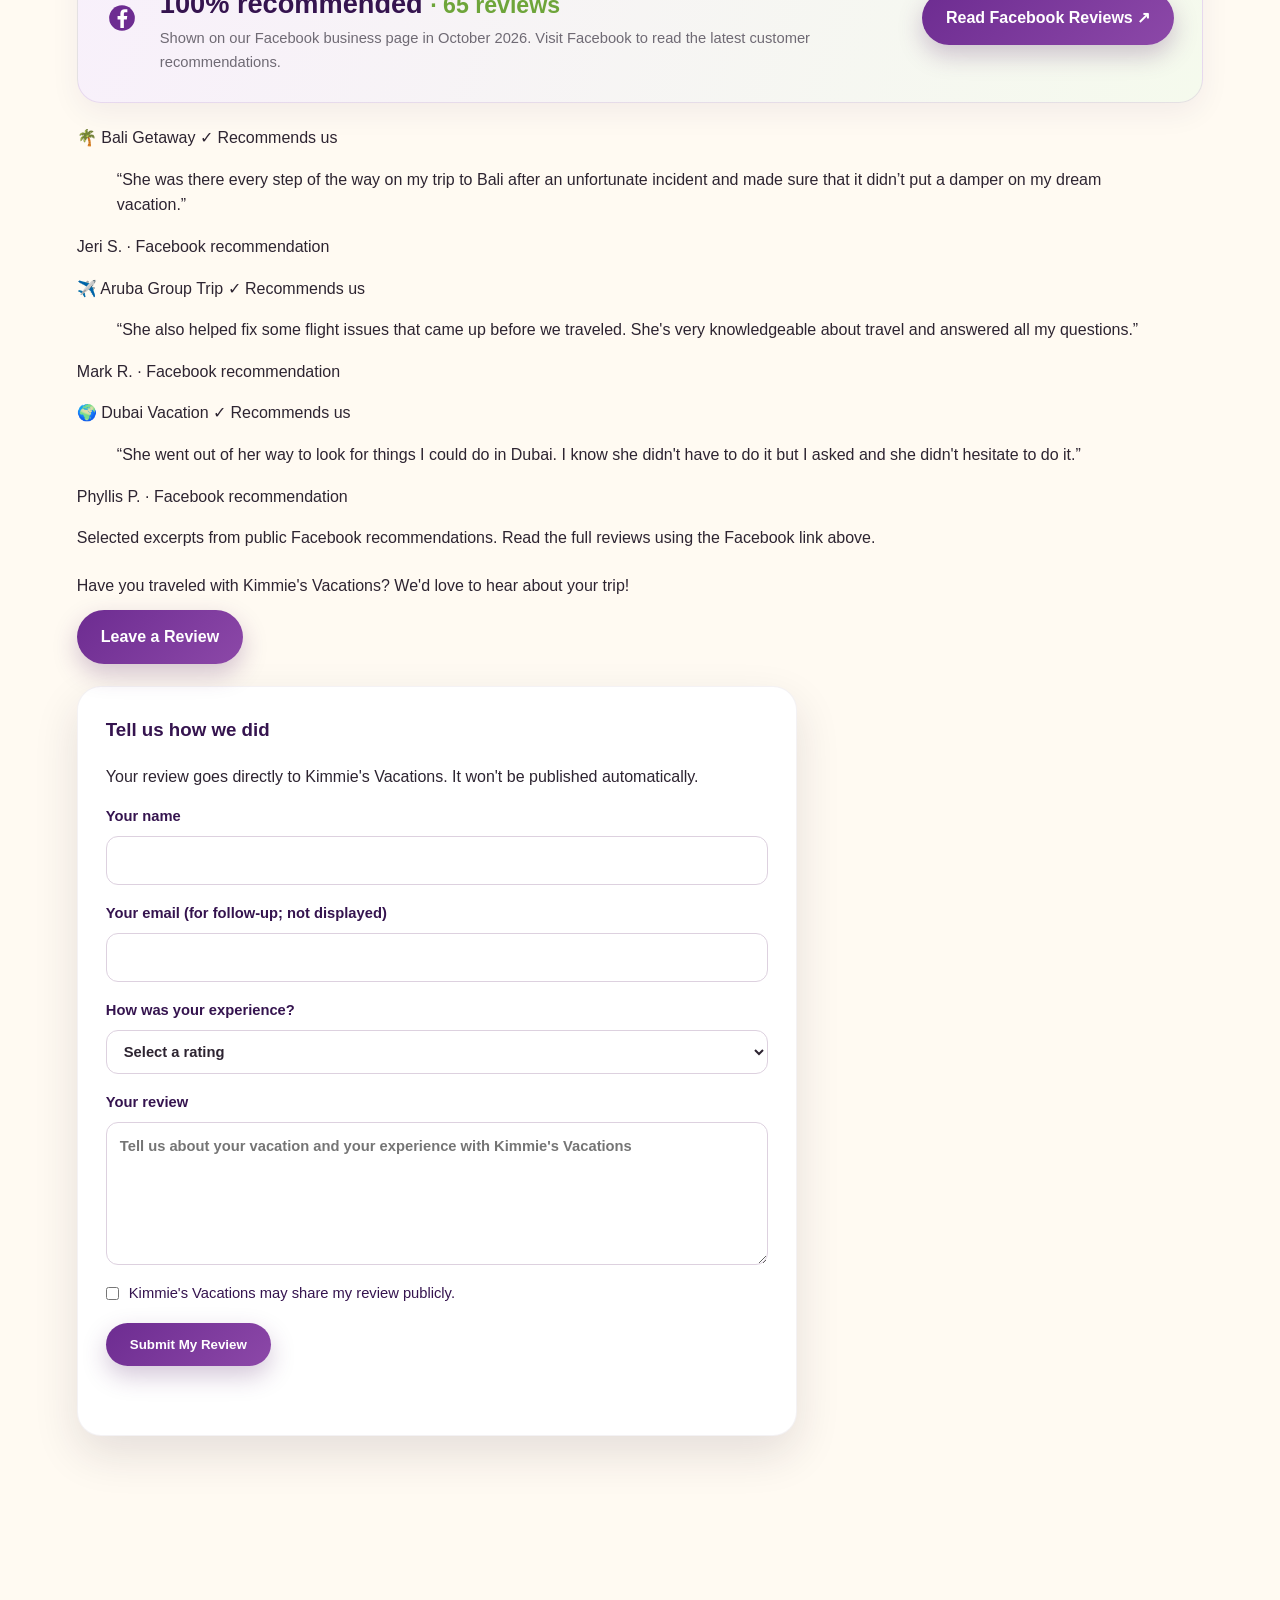
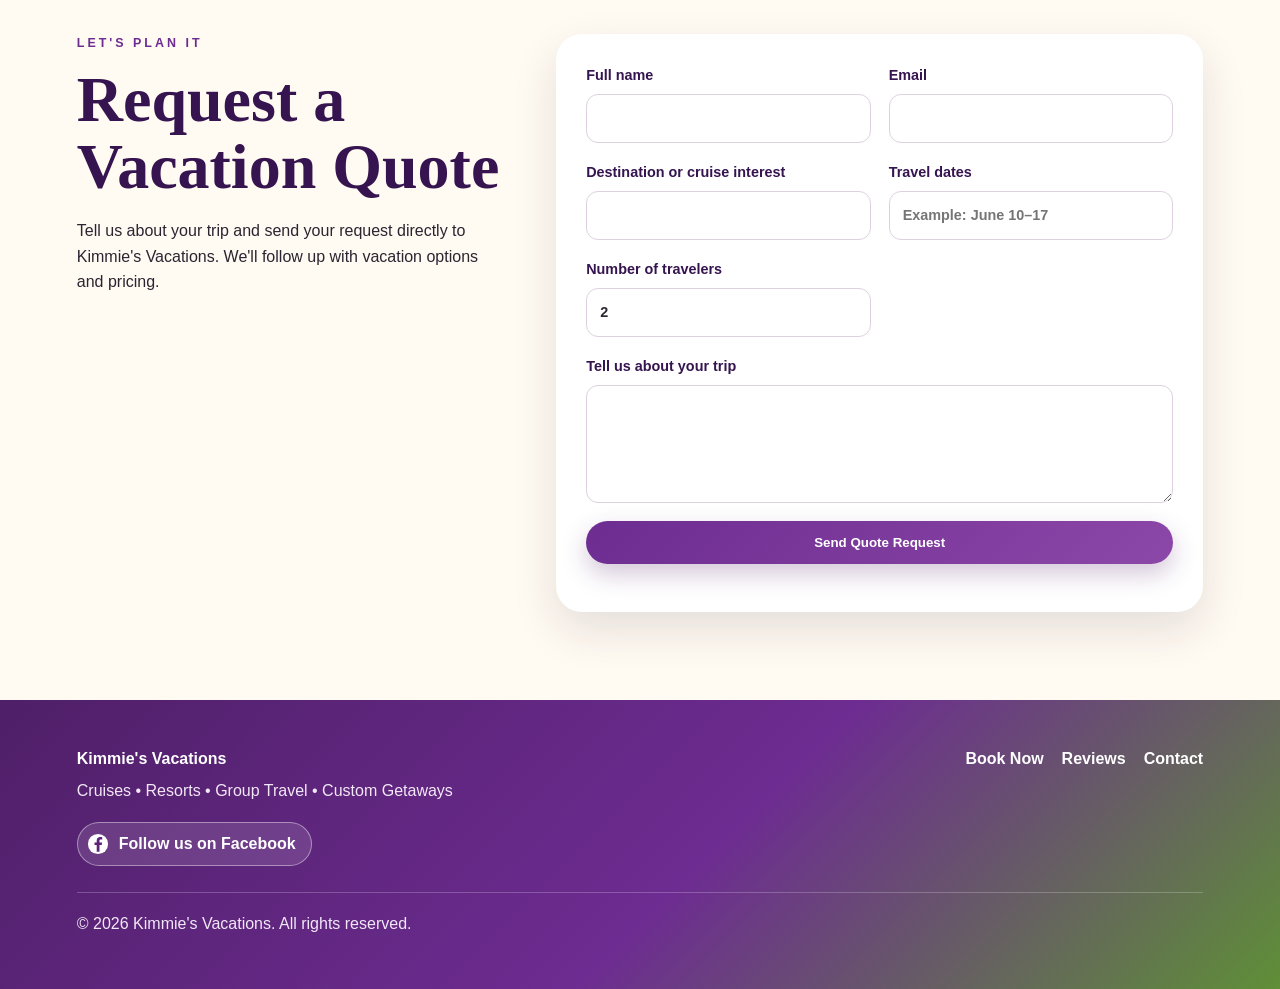
==== commit fcb832eb: "Feature real Facebook traveler review excerpts for Bali Aruba Dubai" ====
--- a/index.html
+++ b/index.html
@@ -231,6 +231,33 @@
         </div>
         <a class="button primary facebook-reviews-button" href="https://www.facebook.com/kimmiesvacations/reviews/" target="_blank" rel="noopener noreferrer">Read Facebook Reviews ↗</a>
       </div>
+      <div class="traveler-testimonials" aria-label="Featured traveler reviews from Facebook">
+        <article class="traveler-testimonial">
+          <div class="testimonial-topline">
+            <span class="testimonial-trip">🌴 Bali Getaway</span>
+            <span class="testimonial-recommended">✓ Recommends us</span>
+          </div>
+          <blockquote>“She was there every step of the way on my trip to Bali after an unfortunate incident and made sure that it didn’t put a damper on my dream vacation.”</blockquote>
+          <p class="testimonial-author">Jeri S. <span>· Facebook recommendation</span></p>
+        </article>
+        <article class="traveler-testimonial">
+          <div class="testimonial-topline">
+            <span class="testimonial-trip">✈️ Aruba Group Trip</span>
+            <span class="testimonial-recommended">✓ Recommends us</span>
+          </div>
+          <blockquote>“She also helped fix some flight issues that came up before we traveled. She's very knowledgeable about travel and answered all my questions.”</blockquote>
+          <p class="testimonial-author">Mark R. <span>· Facebook recommendation</span></p>
+        </article>
+        <article class="traveler-testimonial">
+          <div class="testimonial-topline">
+            <span class="testimonial-trip">🌍 Dubai Vacation</span>
+            <span class="testimonial-recommended">✓ Recommends us</span>
+          </div>
+          <blockquote>“She went out of her way to look for things I could do in Dubai. I know she didn't have to do it but I asked and she didn't hesitate to do it.”</blockquote>
+          <p class="testimonial-author">Phyllis P. <span>· Facebook recommendation</span></p>
+        </article>
+      </div>
+      <p class="testimonial-note">Selected excerpts from public Facebook recommendations. Read the full reviews using the Facebook link above.</p>
       <p class="review-invite">Have you traveled with Kimmie's Vacations? We'd love to hear about your trip!</p>
       <a class="button primary" href="#leave-review">Leave a Review</a>
       <div id="leave-review" class="review-card review-form-card">
--- a/styles.css
+++ b/styles.css
@@ -85,7 +85,7 @@
 .footer-links{display:flex;gap:18px;flex-wrap:wrap}
 .footer-links a{text-decoration:none;font-weight:800}
 .facebook-link{display:inline-flex;align-items:center;gap:10px;width:max-content;max-width:100%;margin-top:12px;padding:8px 15px 8px 9px;border:1px solid rgba(255,255,255,.42);border-radius:999px;background:rgba(255,255,255,.12);color:#fff;text-decoration:none;font-weight:800;transition:background .2s ease,transform .2s ease}
-.facebook-link svg{width:27px;height:27px;flex-shrink:0}
+.facebook-link svg{width:22px;height:22px;flex-shrink:0}
 .facebook-link:hover,.facebook-link:focus-visible{background:rgba(255,255,255,.24);transform:translateY(-1px)}
 .facebook-link:focus-visible{outline:2px solid white;outline-offset:3px}
 .copyright{grid-column:1/-1;border-top:1px solid rgba(255,255,255,.22);padding-top:18px}
@@ -188,8 +188,8 @@
 
 /* Facebook customer recommendations */
 .facebook-reviews-highlight{display:flex;align-items:center;gap:22px;flex-wrap:wrap;margin:28px 0 22px;padding:28px;border:1px solid rgba(109,44,145,.12);border-radius:24px;background:linear-gradient(110deg,#f8f0fb 0%,#f5faed 100%);box-shadow:0 10px 30px rgba(53,20,79,.06)}
-.facebook-reviews-icon{display:grid;place-items:center;flex:0 0 52px;width:52px;height:52px;color:var(--purple)}
-.facebook-reviews-icon svg{display:block;width:52px;height:52px}
+.facebook-reviews-icon{display:grid;place-items:center;flex:0 0 32px;width:32px;height:32px;color:var(--purple)}
+.facebook-reviews-icon svg{display:block;width:28px;height:28px}
 .facebook-reviews-copy{flex:1 1 310px;min-width:0}
 .facebook-reviews-kicker{margin:0 0 5px;color:var(--purple);font-size:.78rem;letter-spacing:.11em;font-weight:800}
 .facebook-reviews-copy h3{margin:0 0 6px;color:var(--deep-purple);font-size:clamp(1.3rem,2.6vw,1.7rem);line-height:1.25}
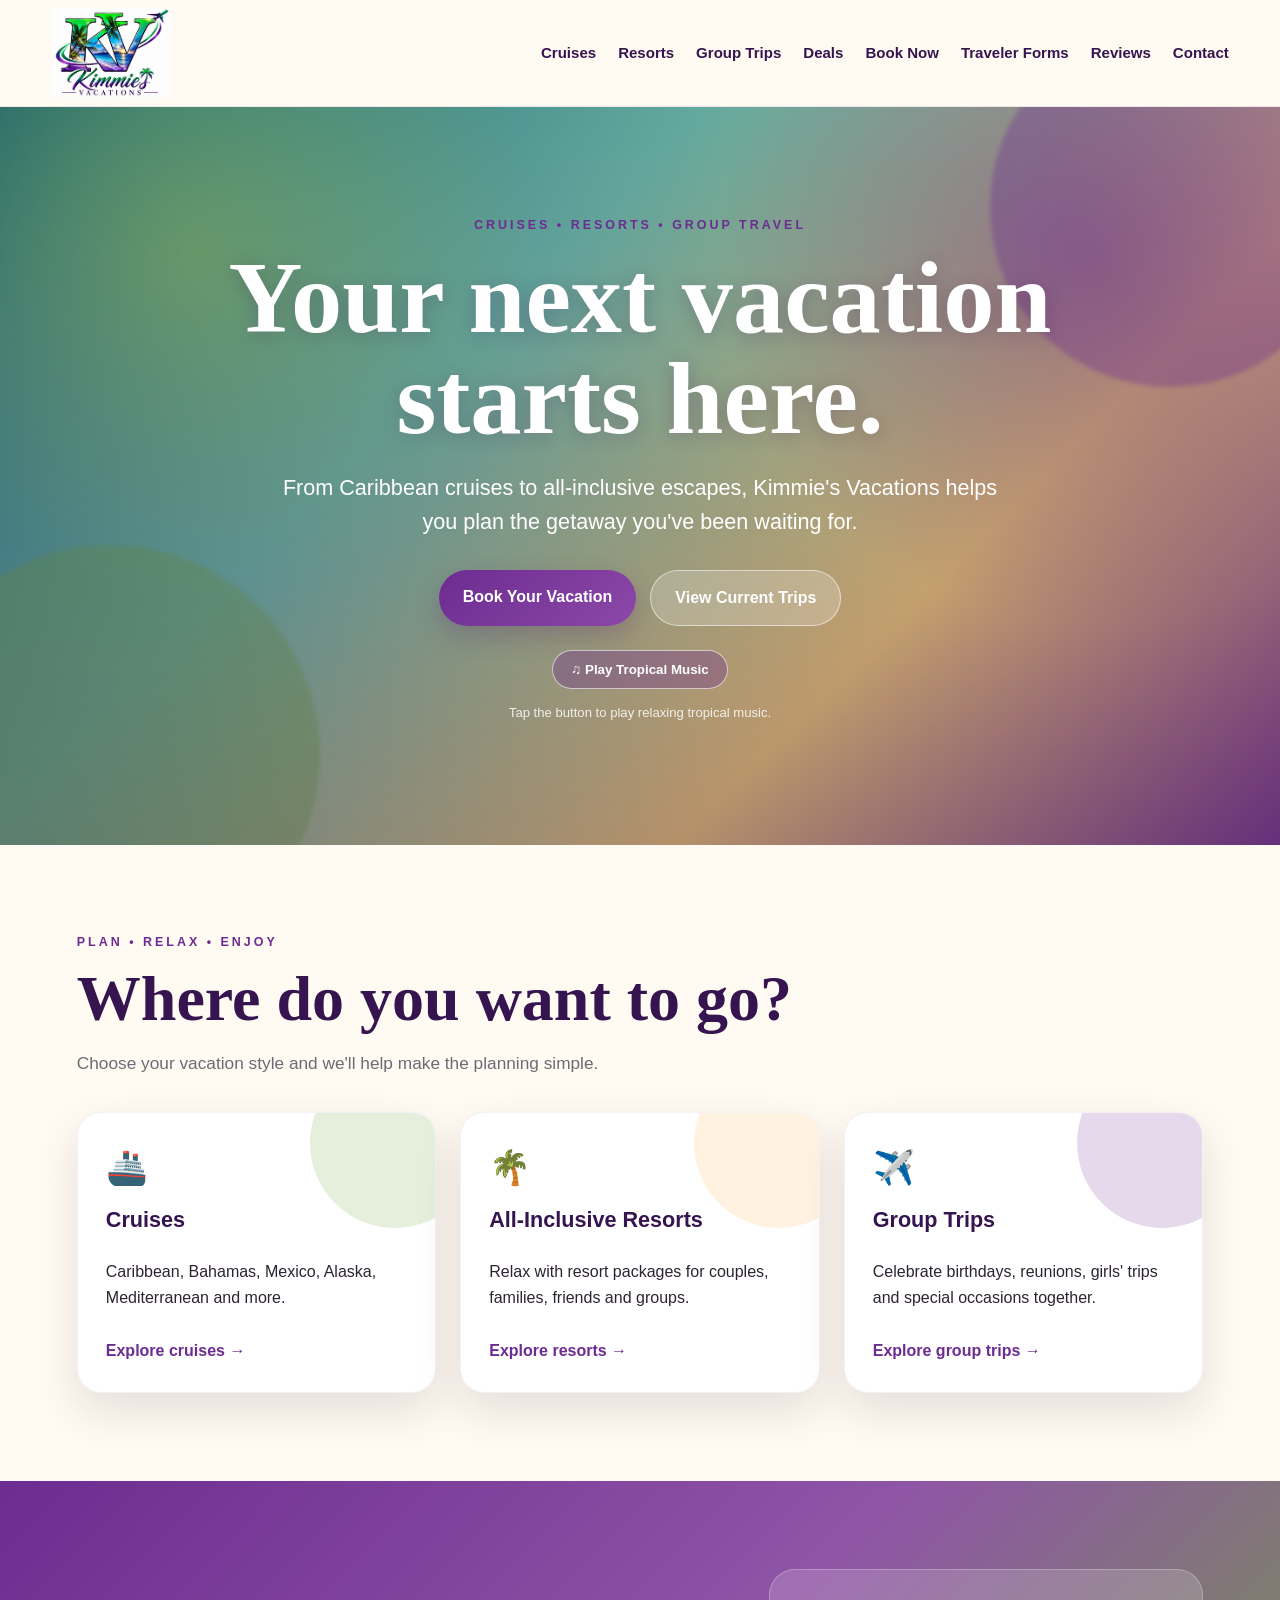
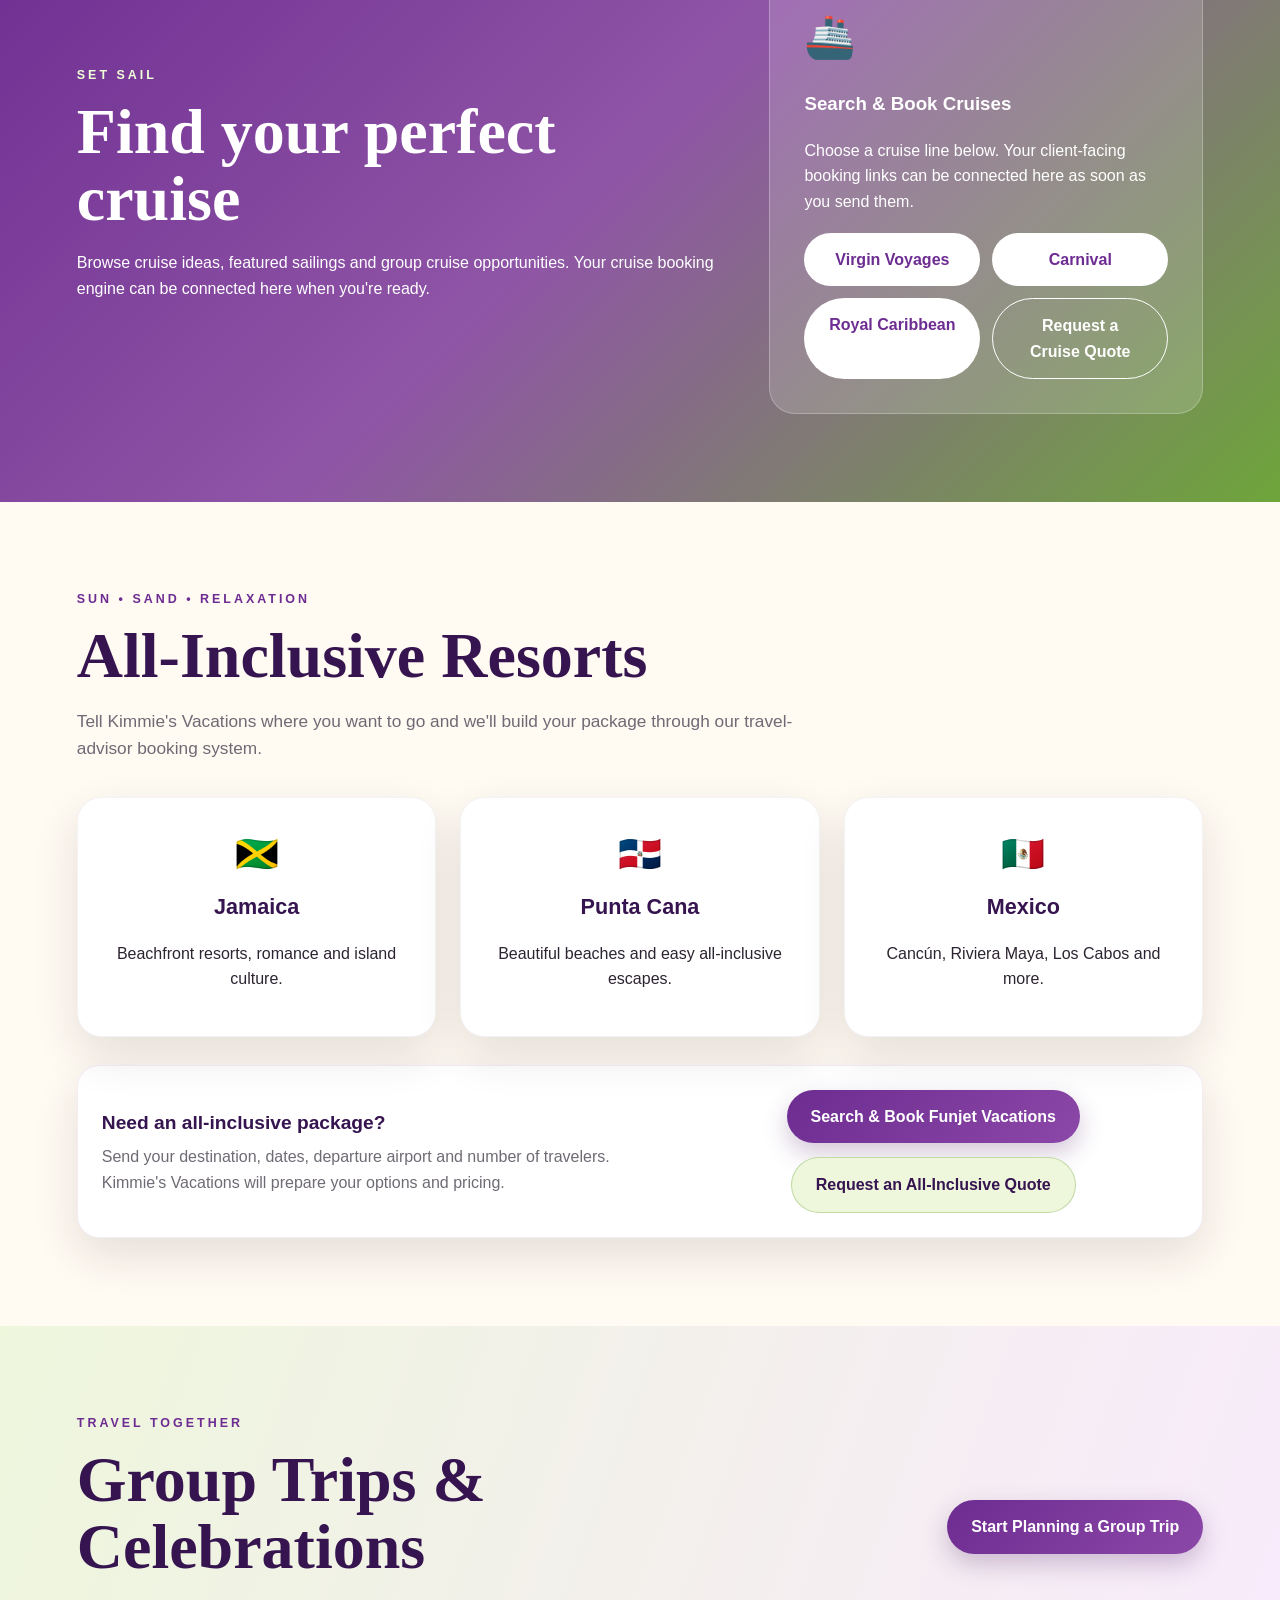
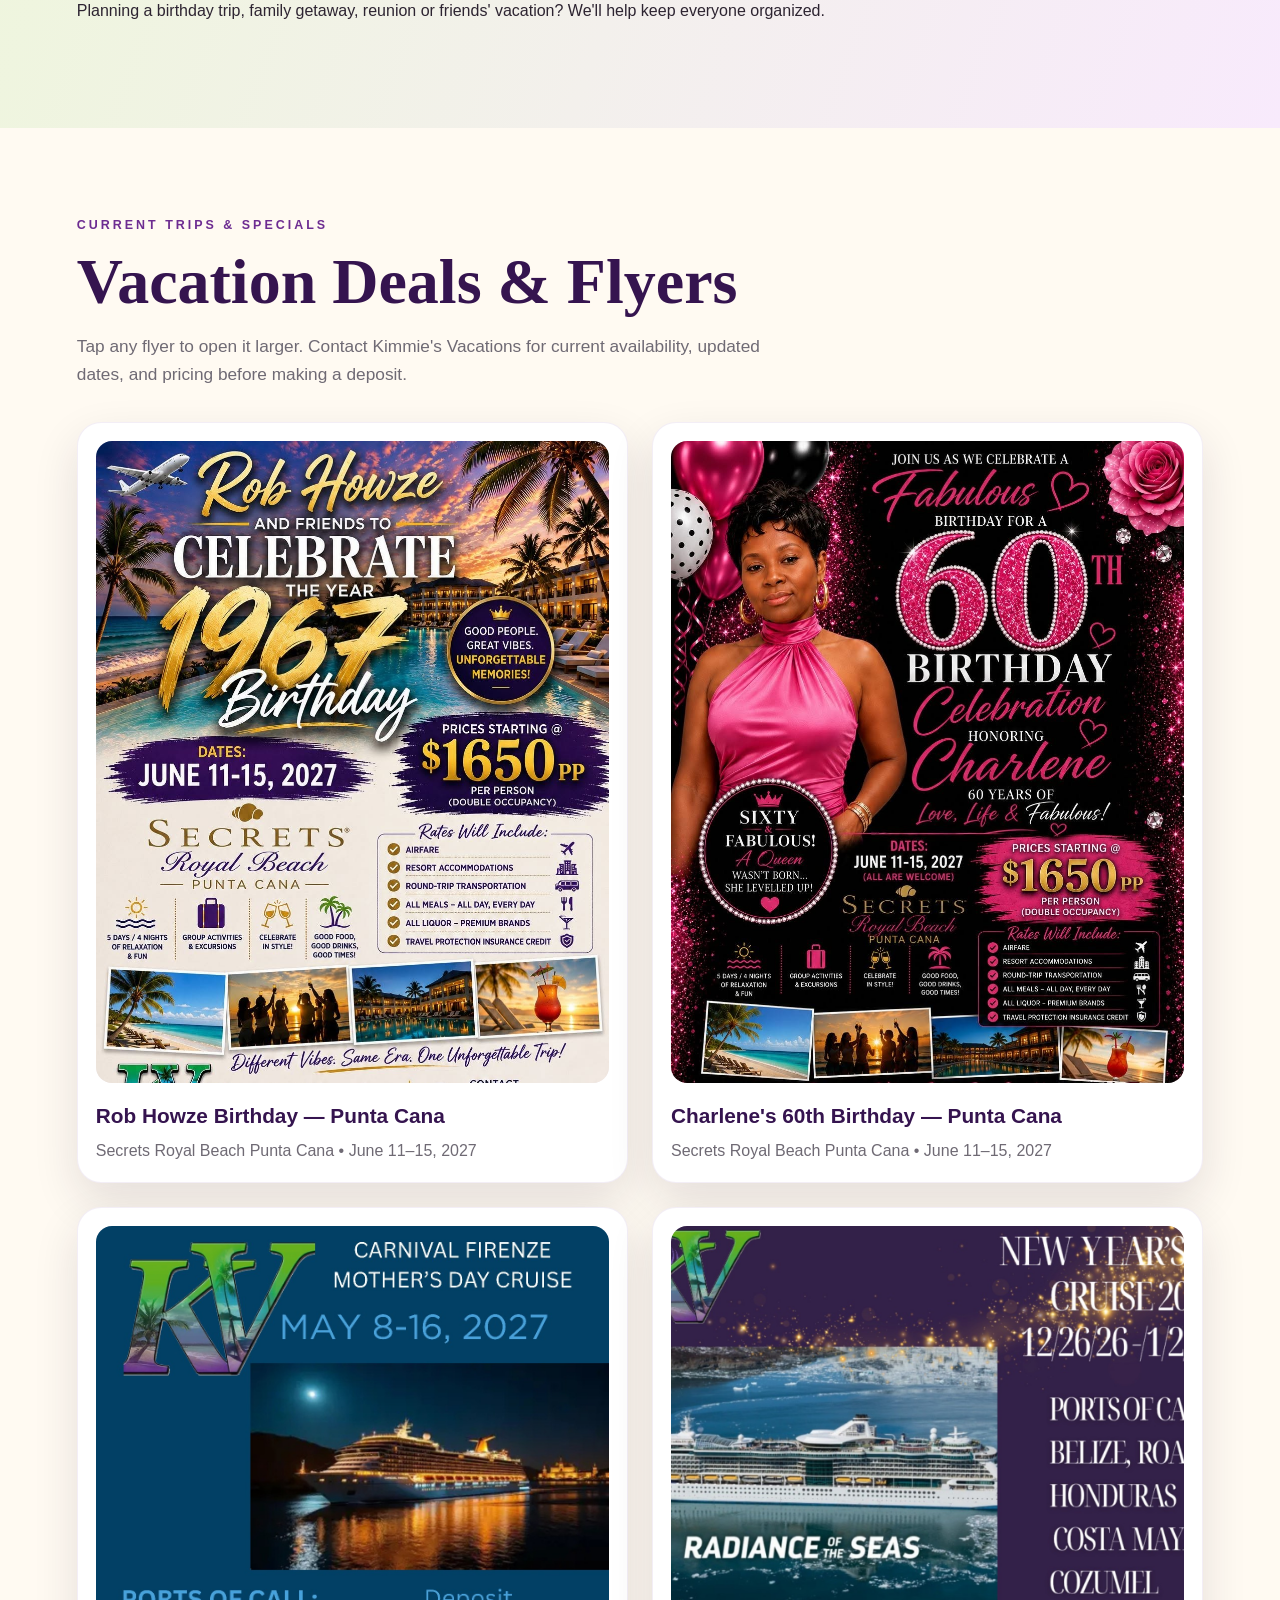
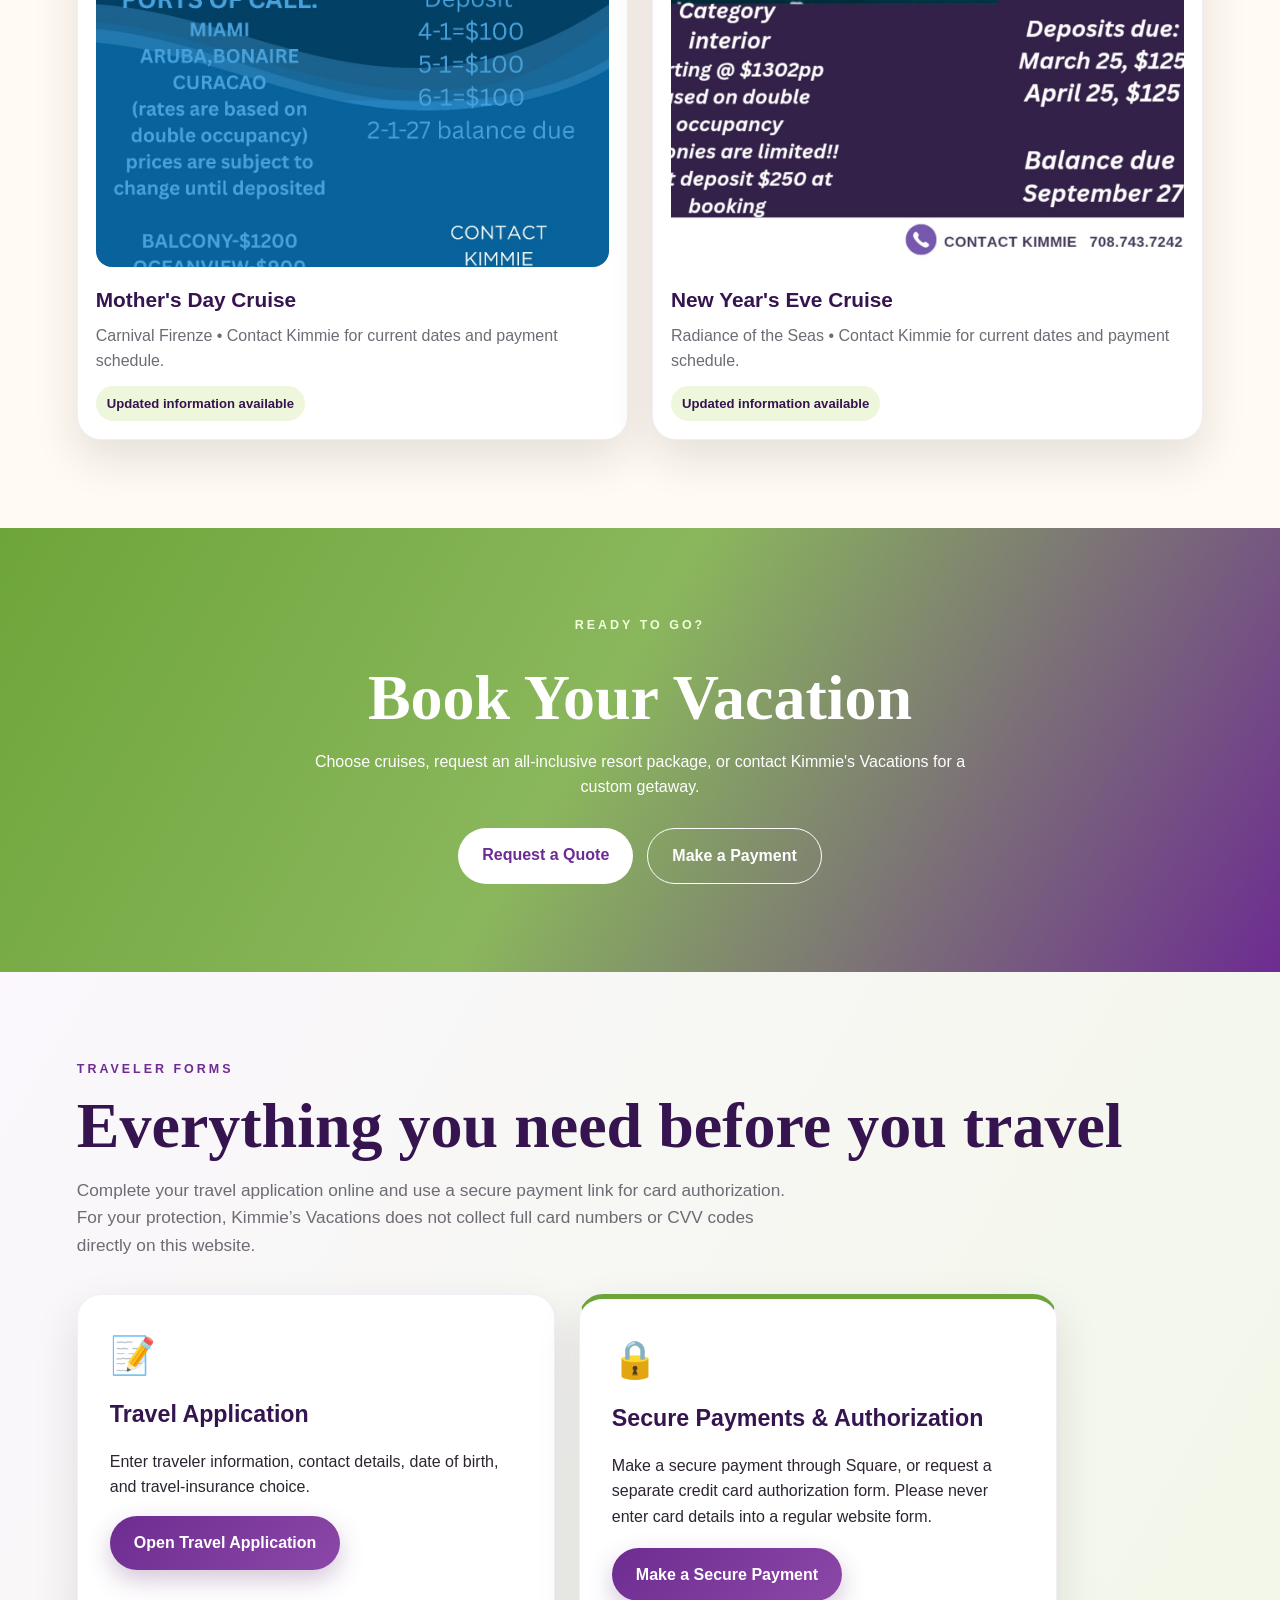
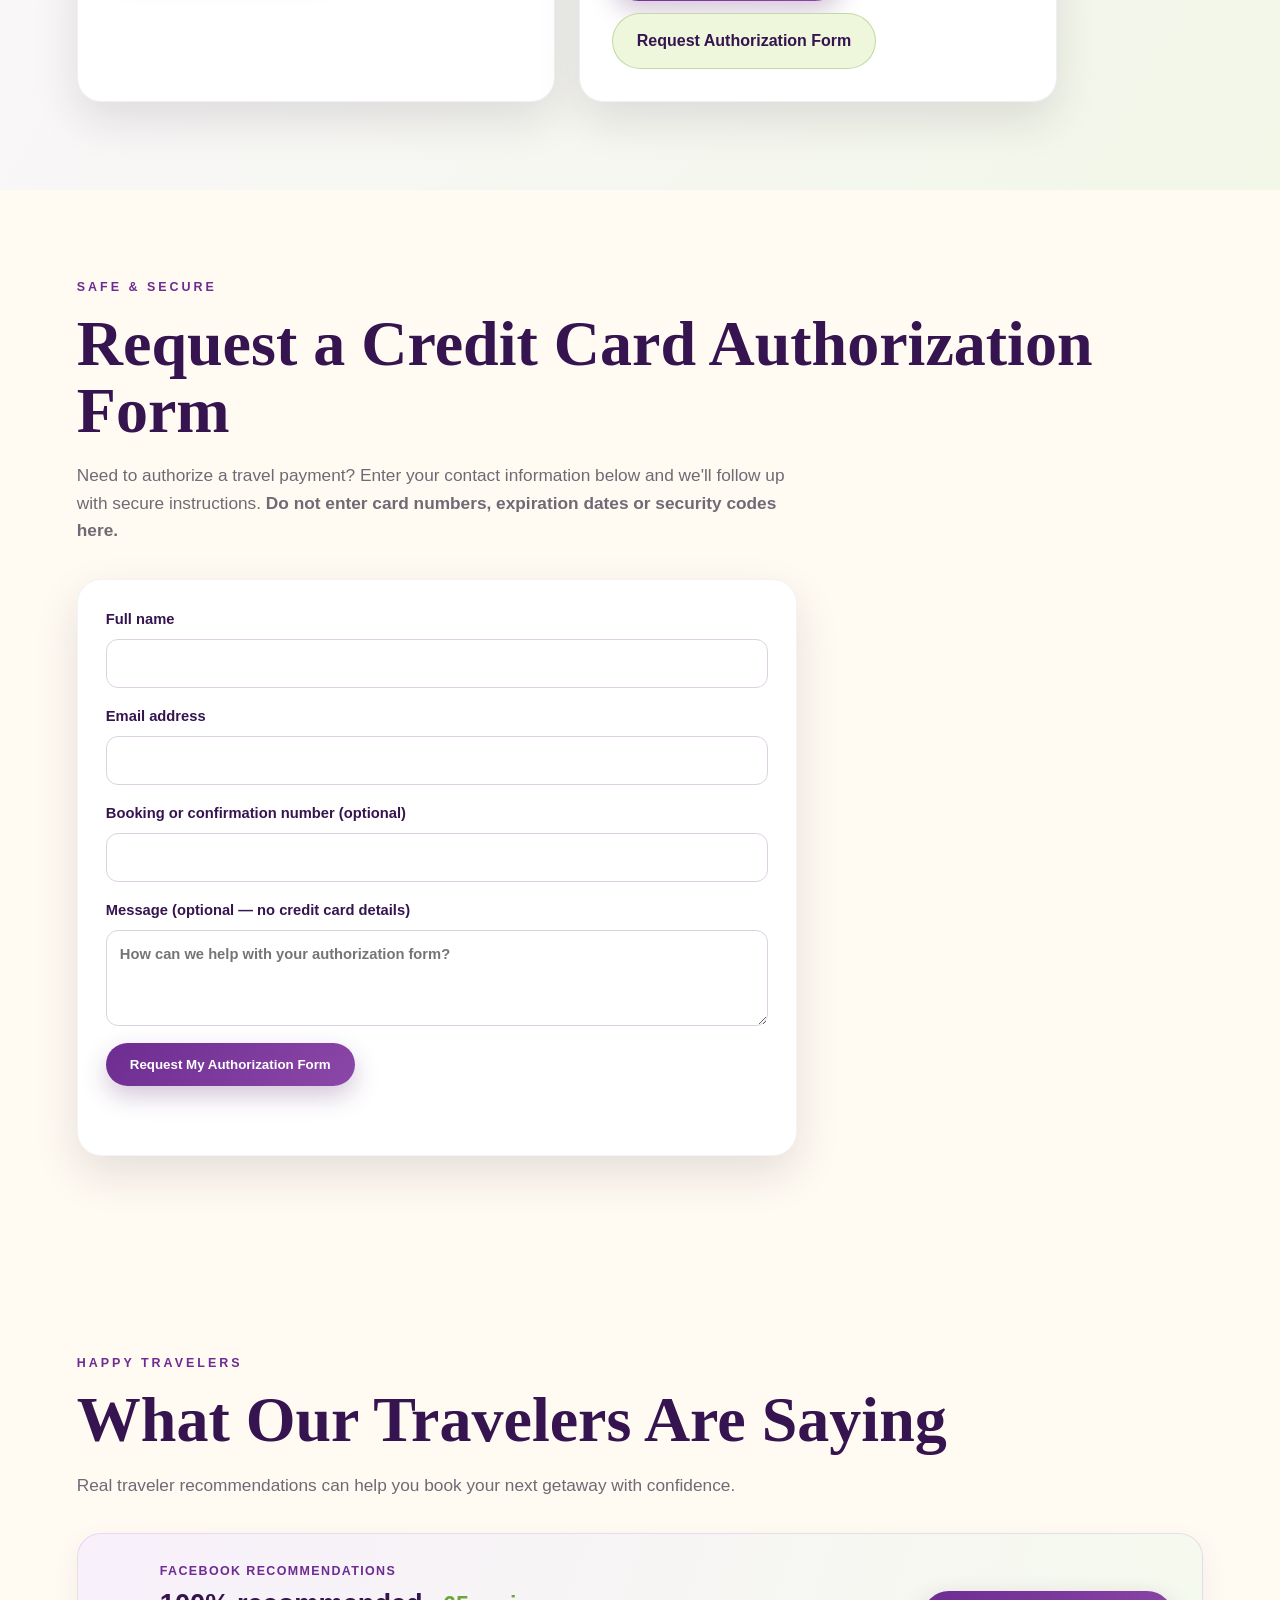
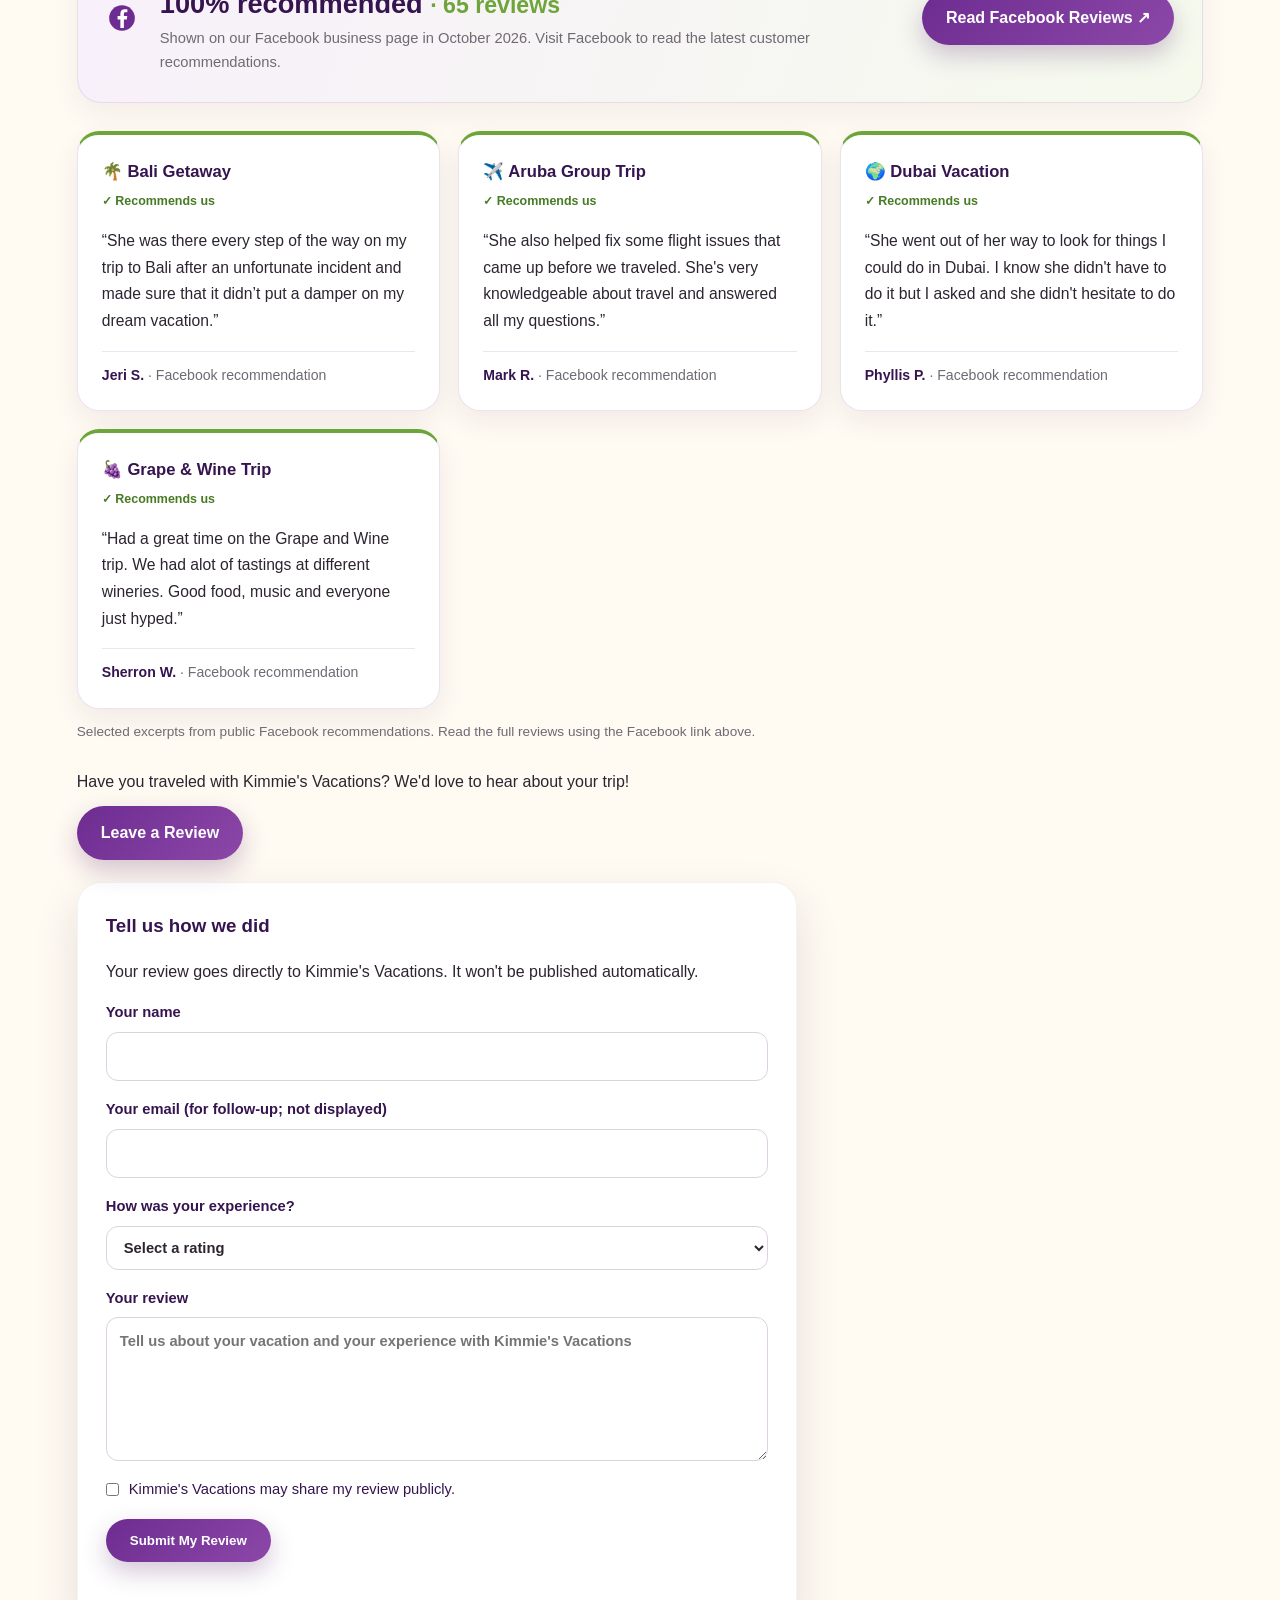
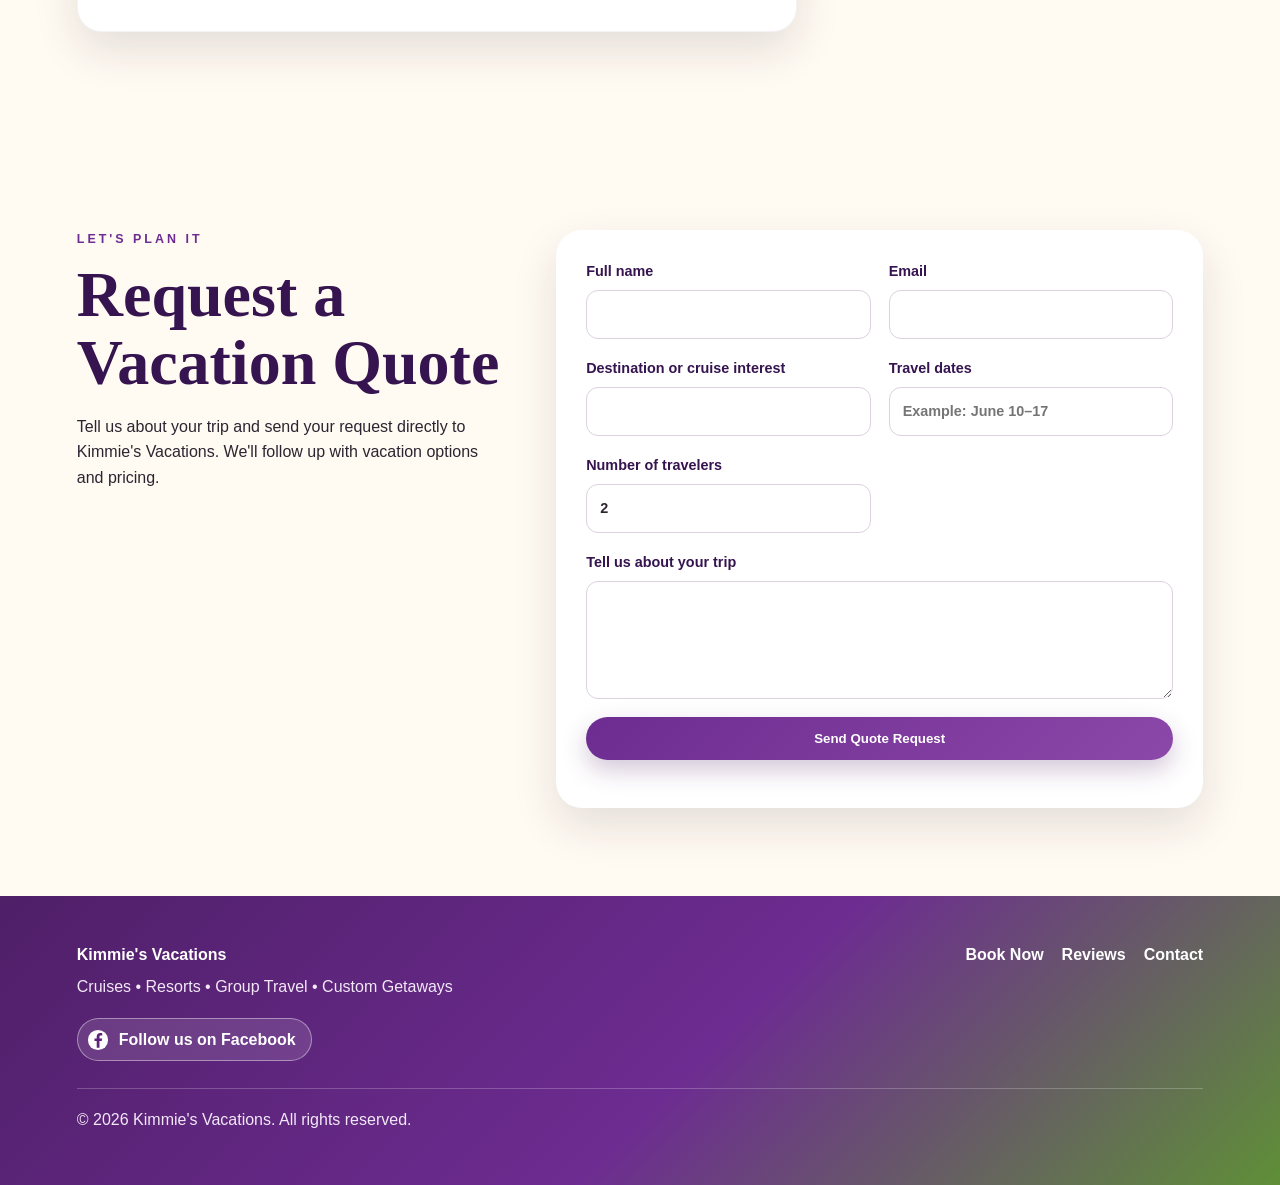
==== commit 093bce37: "Add fourth featured Grape and Wine group trip Facebook testimonial" ====
--- a/index.html
+++ b/index.html
@@ -256,6 +256,14 @@
           <blockquote>“She went out of her way to look for things I could do in Dubai. I know she didn't have to do it but I asked and she didn't hesitate to do it.”</blockquote>
           <p class="testimonial-author">Phyllis P. <span>· Facebook recommendation</span></p>
         </article>
+        <article class="traveler-testimonial">
+          <div class="testimonial-topline">
+            <span class="testimonial-trip">🍇 Grape &amp; Wine Trip</span>
+            <span class="testimonial-recommended">✓ Recommends us</span>
+          </div>
+          <blockquote>“Had a great time on the Grape and Wine trip. We had alot of tastings at different wineries. Good food, music and everyone just hyped.”</blockquote>
+          <p class="testimonial-author">Sherron W. <span>· Facebook recommendation</span></p>
+        </article>
       </div>
       <p class="testimonial-note">Selected excerpts from public Facebook recommendations. Read the full reviews using the Facebook link above.</p>
       <p class="review-invite">Have you traveled with Kimmie's Vacations? We'd love to hear about your trip!</p>
--- a/styles.css
+++ b/styles.css
@@ -198,3 +198,16 @@
 .facebook-reviews-button{flex-shrink:0;text-align:center}
 .review-invite{margin:22px 0 12px}
 @media(max-width:620px){.facebook-reviews-highlight{padding:22px;gap:15px}.facebook-reviews-button{width:100%}}
+
+/* Featured traveler feedback: three small, readable cards */
+.traveler-testimonials{display:grid;grid-template-columns:repeat(3,minmax(0,1fr));gap:18px;margin:28px 0 12px}
+.traveler-testimonial{display:flex;flex-direction:column;gap:16px;min-width:0;padding:24px;border-radius:22px;background:#fff;border:1px solid rgba(109,44,145,.13);border-top:4px solid var(--green);box-shadow:0 10px 28px rgba(53,20,79,.07)}
+.testimonial-topline{display:flex;flex-direction:column;align-items:flex-start;gap:6px}
+.testimonial-trip{color:var(--deep-purple);font-size:1.04rem;font-weight:800}
+.testimonial-recommended{color:#477b25;font-size:.78rem;font-weight:800}
+.traveler-testimonial blockquote{margin:0;color:var(--ink);font-size:.98rem;line-height:1.7;flex:1}
+.testimonial-author{margin:0;padding-top:12px;border-top:1px solid #eee4f1;color:var(--deep-purple);font-weight:800;font-size:.88rem}
+.testimonial-author span{font-weight:500;color:var(--muted)}
+.testimonial-note{font-size:.85rem;color:var(--muted);margin:0 0 26px}
+@media(max-width:920px){.traveler-testimonials{grid-template-columns:repeat(2,minmax(0,1fr))}}
+@media(max-width:650px){.traveler-testimonials{grid-template-columns:1fr;gap:14px}.traveler-testimonial{padding:21px}}
